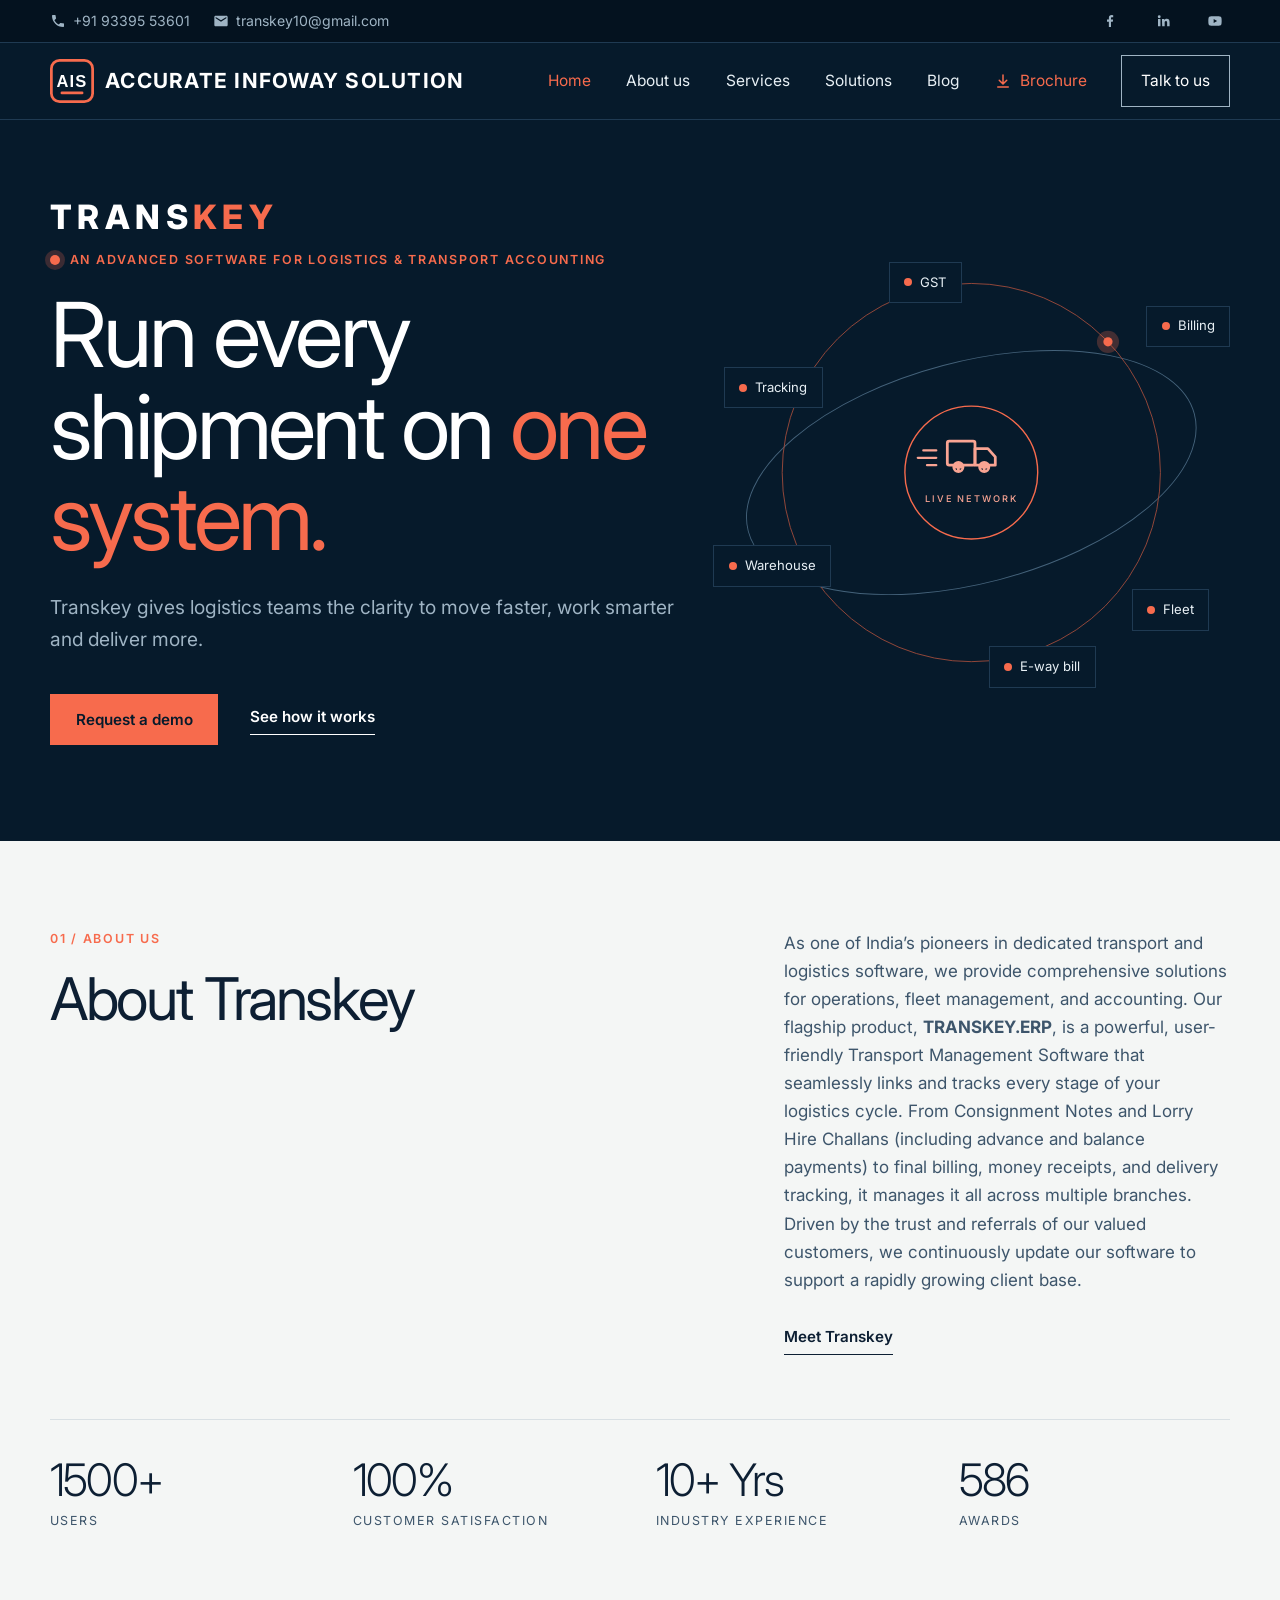
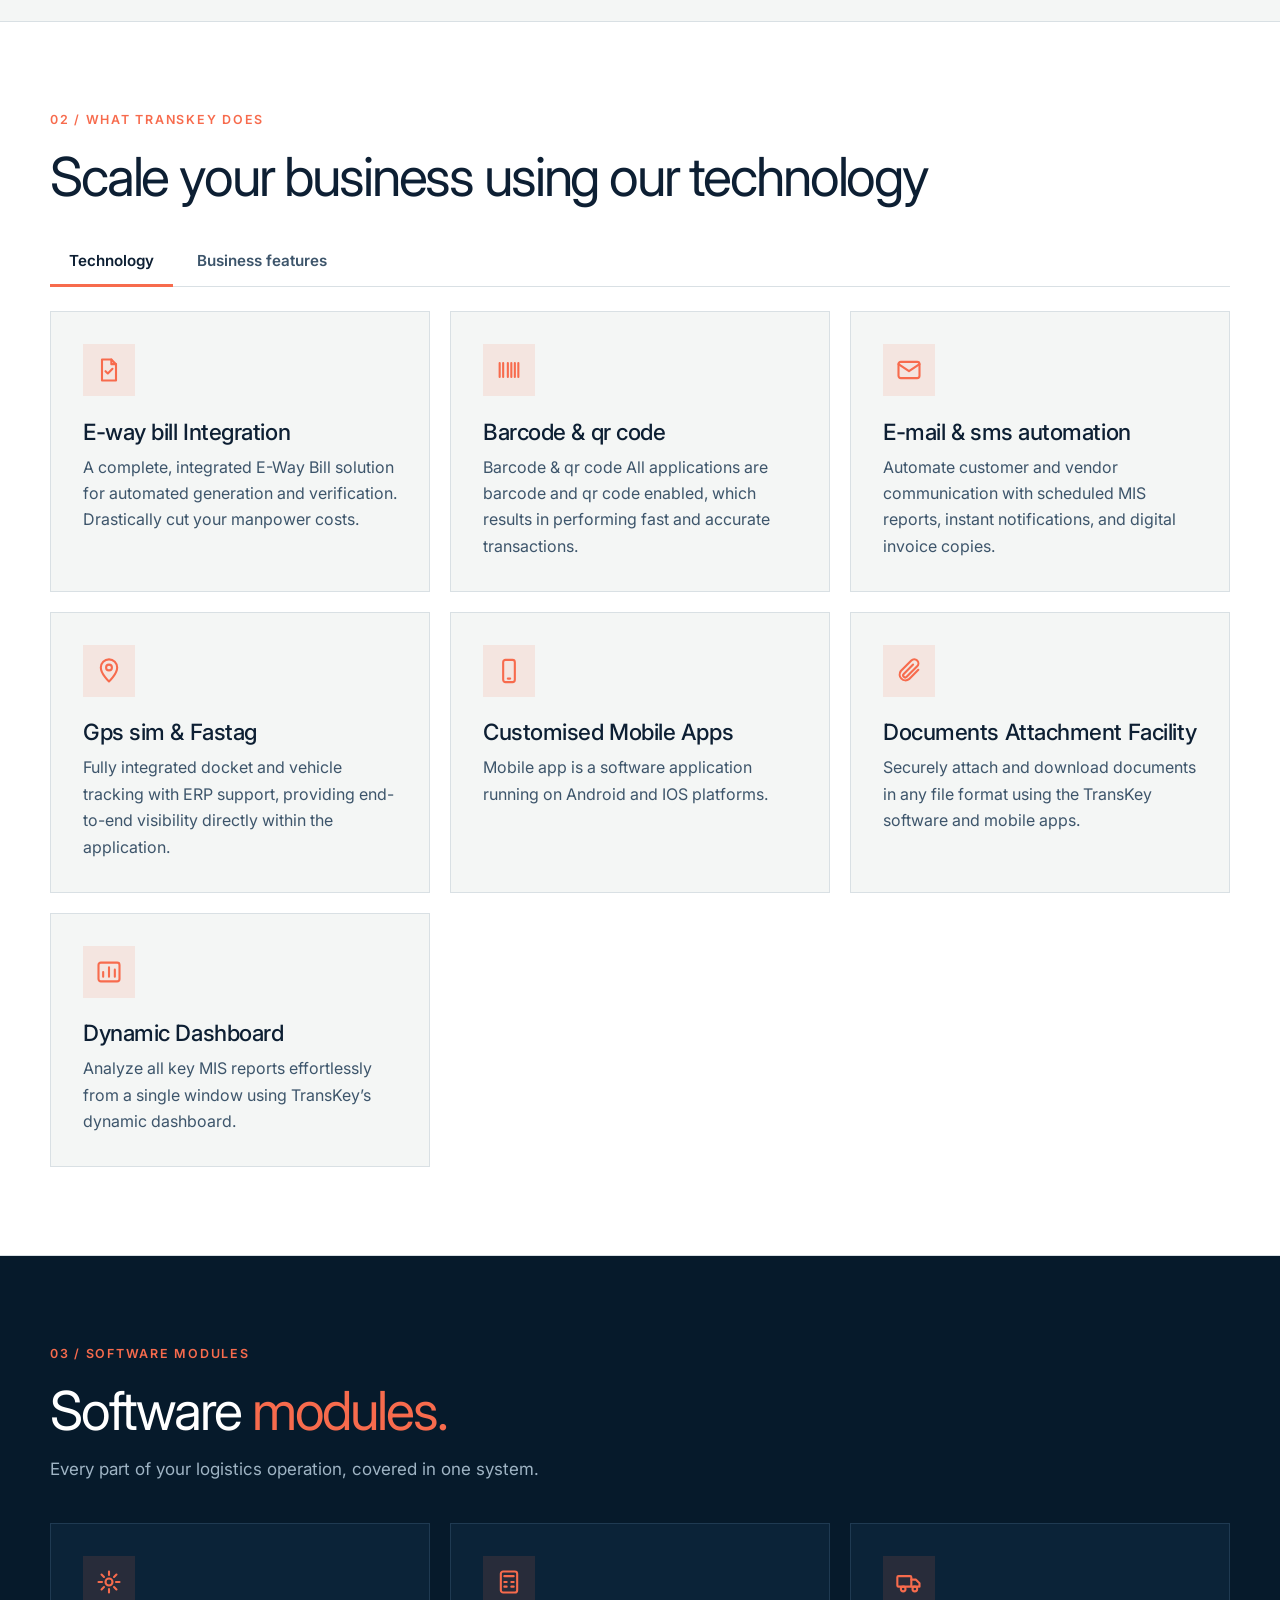
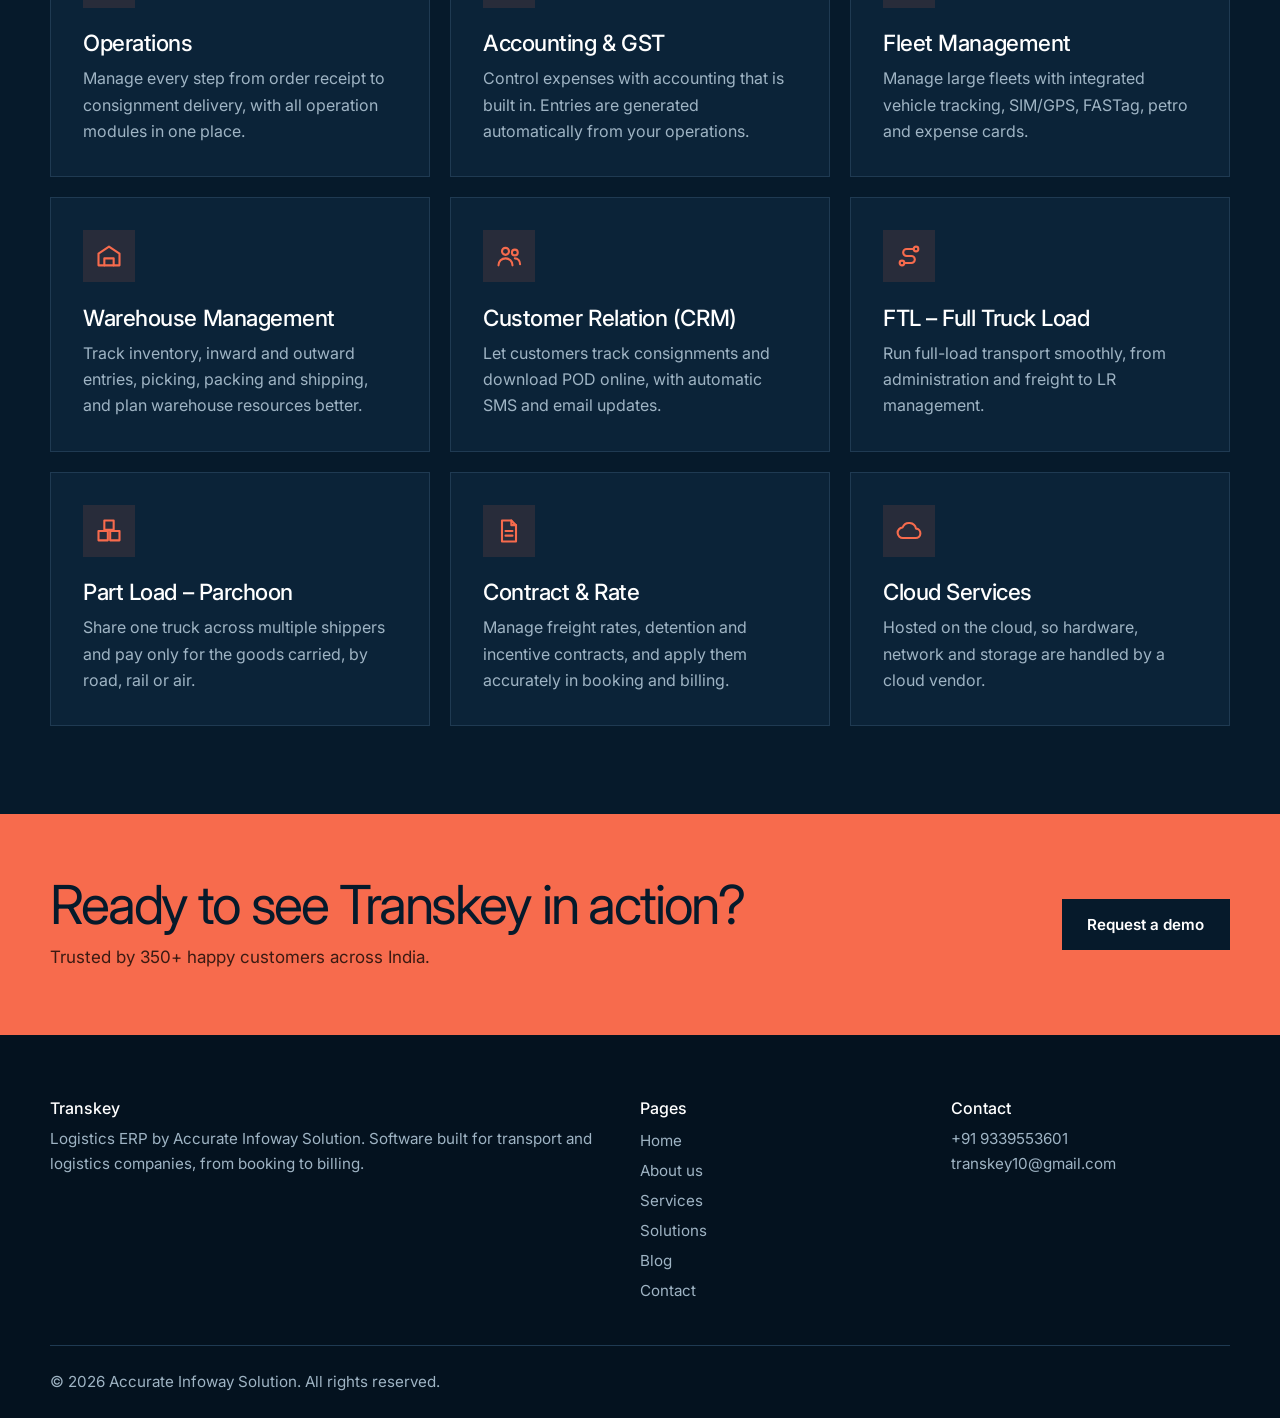
==== index.html @ 6076c3dc "google maps location add" ====
<!DOCTYPE html>
<html lang="en">
<head>
<meta charset="utf-8">
<meta name="viewport" content="width=device-width, initial-scale=1">
<title>Transkey | ERP for Logistics by Accurate Infoway Solution</title>
<meta name="description" content="Transkey is a logistics ERP by Accurate Infoway Solution.">
<link rel="preconnect" href="https://fonts.googleapis.com">
<link rel="preconnect" href="https://fonts.gstatic.com" crossorigin>
<link href="https://fonts.googleapis.com/css2?family=Inter:wght@300;400;500;600;700&display=swap" rel="stylesheet">
<link rel="stylesheet" href="style.css">
</head>
<body>

<!-- Icon sprite: used by cards as <svg class="ico"><use href="#i-name"/></svg> -->
<svg width="0" height="0" style="position:absolute" aria-hidden="true">
<symbol id="i-download" viewBox="0 0 24 24"><path d="M12 4v11M7 11l5 5 5-5M5 20h14"/></symbol>
<symbol id="i-doc" viewBox="0 0 24 24"><path d="M6 3h8l4 4v14H6z"/><path d="M14 3v4h4M9 13l2 2 4-4"/></symbol>
<symbol id="i-barcode" viewBox="0 0 24 24"><path d="M4 6v12M7 6v12M11 6v12M14 6v12M17 6v12M20 6v12"/></symbol>
<symbol id="i-mail" viewBox="0 0 24 24"><rect x="3" y="5" width="18" height="14" rx="2"/><path d="M3 7l9 6 9-6"/></symbol>
<symbol id="i-pin" viewBox="0 0 24 24"><path d="M12 21s7-6.5 7-12a7 7 0 0 0-14 0c0 5.500 7 12 7 12z"/><circle cx="12" cy="9" r="2.500"/></symbol>
<symbol id="i-mobile" viewBox="0 0 24 24"><rect x="7" y="2.500" width="10" height="19" rx="2"/><path d="M11 18.500h2"/></symbol>
<symbol id="i-clip" viewBox="0 0 24 24"><path d="M20 11l-8 8a5 5 0 0 1-7-7l9-9a3.300 3.300 0 0 1 5 5l-9 9a1.700 1.700 0 0 1-2.500-2.500l8-8"/></symbol>
<symbol id="i-dash" viewBox="0 0 24 24"><rect x="3" y="4" width="18" height="16" rx="2"/><path d="M7 16v-4M12 16V8M17 16v-6"/></symbol>
<symbol id="i-gear" viewBox="0 0 24 24"><circle cx="12" cy="12" r="3"/><path d="M12 3v3M12 18v3M3 12h3M18 12h3M5.600 5.600l2.100 2.100M16.300 16.300l2.100 2.100M18.400 5.600l-2.100 2.100M7.700 16.300l-2.100 2.100"/></symbol>
<symbol id="i-calc" viewBox="0 0 24 24"><rect x="5" y="3" width="14" height="18" rx="2"/><path d="M8 7h8M8 12h2M14 12h2M8 16h2M14 16h2"/></symbol>
<symbol id="i-truck" viewBox="0 0 24 24"><rect x="2" y="7" width="12" height="9" rx="1"/><path d="M14 10h4l3 3v3h-7"/><circle cx="7" cy="18" r="2"/><circle cx="17" cy="18" r="2"/></symbol>
<symbol id="i-warehouse" viewBox="0 0 24 24"><path d="M3 10l9-6 9 6v10H3z"/><path d="M8 20v-6h8v6"/></symbol>
<symbol id="i-users" viewBox="0 0 24 24"><circle cx="9" cy="8" r="3"/><path d="M3 20c0-3.500 2.700-6 6-6s6 2.500 6 6"/><circle cx="17" cy="9" r="2.500"/><path d="M17 14c2.500 0 4.500 2 4.500 5"/></symbol>
<symbol id="i-route" viewBox="0 0 24 24"><circle cx="6" cy="18" r="2"/><circle cx="18" cy="6" r="2"/><path d="M8 18h6a3 3 0 0 0 0-6h-4a3 3 0 0 1 0-6h6"/></symbol>
<symbol id="i-boxes" viewBox="0 0 24 24"><rect x="3" y="12" width="8" height="8"/><rect x="13" y="12" width="8" height="8"/><rect x="8" y="3" width="8" height="8"/></symbol>
<symbol id="i-contract" viewBox="0 0 24 24"><path d="M6 3h8l4 4v14H6z"/><path d="M14 3v4h4M9 12h6M9 16h6"/></symbol>
<symbol id="i-cloud" viewBox="0 0 24 24"><path d="M7 18a4.500 4.500 0 0 1-.5-9A6 6 0 0 1 18 10a4 4 0 0 1-.5 8z"/></symbol>
<symbol id="i-building" viewBox="0 0 24 24"><rect x="5" y="3" width="14" height="18" rx="1"/><path d="M9 7h2M13 7h2M9 11h2M13 11h2M10 21v-4h4v4"/></symbol>
<symbol id="i-book" viewBox="0 0 24 24"><path d="M5 4h11a3 3 0 0 1 3 3v13H8a3 3 0 0 1-3-3z"/><path d="M5 17a3 3 0 0 1 3-3h11"/></symbol>
<symbol id="i-percent" viewBox="0 0 24 24"><path d="M19 5L5 19"/><circle cx="7" cy="7" r="2.500"/><circle cx="17" cy="17" r="2.500"/></symbol>
<symbol id="i-cal" viewBox="0 0 24 24"><rect x="3" y="5" width="18" height="16" rx="2"/><path d="M3 10h18M8 3v4M16 3v4"/></symbol>
<symbol id="i-chart" viewBox="0 0 24 24"><path d="M4 20V4M4 20h16"/><path d="M8 16l4-5 3 3 5-7"/></symbol>
<symbol id="i-sliders" viewBox="0 0 24 24"><path d="M4 7h10M18 7h2M4 17h2M10 17h10"/><circle cx="16" cy="7" r="2"/><circle cx="8" cy="17" r="2"/></symbol>
<symbol id="i-headset" viewBox="0 0 24 24"><path d="M5 14v-2a7 7 0 0 1 14 0v2"/><rect x="3" y="14" width="4" height="6" rx="1.500"/><rect x="17" y="14" width="4" height="6" rx="1.500"/></symbol>
<symbol id="i-target" viewBox="0 0 24 24"><circle cx="12" cy="12" r="9"/><circle cx="12" cy="12" r="5"/><circle cx="12" cy="12" r="1"/></symbol>
<symbol id="i-eye" viewBox="0 0 24 24"><path d="M2 12s4-7 10-7 10 7 10 7-4 7-10 7S2 12 2 12z"/><circle cx="12" cy="12" r="3"/></symbol>
<symbol id="i-shield" viewBox="0 0 24 24"><path d="M12 3l8 3v6c0 5-3.500 8-8 9-4.500-1-8-4-8-9V6z"/><path d="M9 12l2 2 4-4"/></symbol>
</svg>

<!-- Top contact bar -->
<div class="topbar">
  <div class="wrap">
    <div class="contact">
      <a href="tel:+919339553601"><svg viewBox="0 0 24 24" aria-hidden="true"><path d="M6.62 10.79c1.44 2.83 3.76 5.14 6.59 6.59l2.2-2.2c.27-.27.67-.36 1.02-.24 1.12.37 2.33.57 3.57.57.55 0 1 .45 1 1V20c0 .55-.45 1-1 1-9.39 0-17-7.61-17-17 0-.55.45-1 1-1h3.5c.55 0 1 .45 1 1 0 1.25.2 2.45.57 3.57.11.35.03.74-.25 1.02l-2.2 2.2z"/></svg>+91 93395 53601</a>
      <a href="mailto:transkey10@gmail.com"><svg viewBox="0 0 24 24" aria-hidden="true"><path d="M20 4H4c-1.1 0-2 .9-2 2v12c0 1.1.9 2 2 2h16c1.1 0 2-.9 2-2V6c0-1.1-.9-2-2-2zm0 4l-8 5-8-5V6l8 5 8-5v2z"/></svg>transkey10@gmail.com</a>
    </div>
    <div class="social">
      <!-- Replace each href="#" with your real profile URL -->
      <a href="https://www.facebook.com/accurateinfowaysolution/" target="_blank" rel="noopener" aria-label="Facebook"><svg viewBox="0 0 24 24"><path d="M13.5 21v-8h2.7l.4-3.2h-3.1V7.8c0-.9.3-1.5 1.6-1.5h1.7V3.4A22 22 0 0 0 14.4 3c-2.4 0-4.1 1.5-4.1 4.2v2.6H7.5V13h2.8v8z"/></svg></a>
      <a href="#" target="_blank" rel="noopener" aria-label="LinkedIn"><svg viewBox="0 0 24 24"><path d="M4.5 9h3.7v11H4.5zM6.35 3.5a2.15 2.15 0 1 1 0 4.3 2.15 2.15 0 0 1 0-4.3zM10.4 9h3.5v1.5h.1c.5-.9 1.7-1.8 3.5-1.8 3.7 0 4.4 2.4 4.4 5.6V20h-3.7v-5.1c0-1.2 0-2.8-1.7-2.8s-2 1.3-2 2.7V20h-3.7z"/></svg></a>
      <a href="https://www.youtube.com/@anadvancetransportmanageme5018" target="_blank" rel="noopener" aria-label="YouTube"><svg viewBox="0 0 24 24"><path d="M21.600 7.200a2.500 2.500 0 0 0-1.800-1.800C18.200 5 12 5 12 5s-6.200 0-7.800.4A2.500 2.500 0 0 0 2.400 7.200C2 8.800 2 12 2 12s0 3.200.4 4.800a2.500 2.500 0 0 0 1.800 1.800C5.800 19 12 19 12 19s6.200 0 7.800-.4a2.500 2.500 0 0 0 1.800-1.800c.4-1.600.4-4.800.4-4.800s0-3.200-.4-4.800zM10 15V9l5.200 3z"/></svg></a>
    </div>
  </div>
</div>

<header>
  <div class="wrap bar">
    <a class="logo" href="#home" aria-label="Transkey home"><svg class="logo-mark" viewBox="0 0 48 48" aria-hidden="true"><rect x="1.5" y="1.5" width="45" height="45" rx="9" fill="none" stroke="#f76b4d" stroke-width="3"/><text x="24" y="30" text-anchor="middle" font-family="Arial Black, Arial, sans-serif" font-weight="900" font-size="18" fill="#fff">AIS</text><path d="M13 37h22" stroke="#f76b4d" stroke-width="3" stroke-linecap="round"/></svg><span>Accurate Infoway Solution</span></a>
    <button class="menu-btn" id="menuBtn" aria-expanded="false" aria-controls="nav" aria-label="Menu"><span class="bars"><i></i><i></i><i></i></span></button>
    <nav id="nav" aria-label="Main">
      <ul>
        <li><a href="#home" data-link="home">Home</a></li>
        <li><a href="#about" data-link="about">About us</a></li>
        <li><a href="#services" data-link="services">Services</a></li>
        <li><a href="#solutions" data-link="solutions">Solutions</a></li>
        <li><a href="#blog" data-link="blog">Blog</a></li>
        <li><a class="brochure" href="transkey-brochure.pdf" download><svg class="ico-s" aria-hidden="true"><use href="#i-download"/></svg>Brochure</a></li>
        <li><a class="talk" href="#contact" data-link="contact">Talk to us</a></li>
      </ul>
    </nav>
  </div>
</header>

<main>

<!-- HOME -->
<div class="page" id="home">
  <section class="hero">
    <div class="wrap">
      <div>
        <div class="hero-brand">TRANS<span>KEY</span></div>
        <div class="eyebrow dot">An Advanced Software for Logistics & Transport Accounting</div>
        <h1>Run every shipment on <em>one system.</em></h1>
        <p>Transkey gives logistics teams the clarity to move faster, work smarter and deliver more.</p>
        <div class="actions">
          <a class="btn" href="#contact">Request a demo</a>
          <a class="link" href="#services">See how it works</a>
        </div>
      </div>
      <div class="orbit" aria-hidden="true">
        <svg viewBox="0 0 560 476" aria-hidden="true">
          <ellipse class="ring" cx="280" cy="238" rx="250" ry="120" transform="rotate(-24 280 238)">
            <animateTransform attributeName="transform" type="rotate" from="-24 280 238" to="336 280 238" dur="70s" repeatCount="indefinite"/>
          </ellipse>
          <circle class="ring warm" cx="280" cy="238" r="205"/>
          <g>
            <animateMotion dur="14s" repeatCount="indefinite" path="M280 33a205 205 0 1 1 -0.01 0z"/>
            <circle r="12" fill="#f76b4d" opacity=".25"/><circle r="5" fill="#f76b4d"/>
          </g>
          <circle class="core" cx="280" cy="238" r="72"/>
          <g transform="translate(280 218)">
            <g class="truck-body">
              <g class="speed"><path d="M-52 -4h14M-58 4h20M-48 12h10"/></g>
              <g class="truck-line"><rect x="-26" y="-14" width="30" height="26" rx="2"/><path d="M4 -6h14l8 9v9H4z"/></g>
              <g class="wheel"><circle cx="-14" cy="14" r="5"/><path d="M-14 10v8M-18 14h8"/></g>
              <g class="wheel"><circle cx="14" cy="14" r="5"/><path d="M14 10v8M10 14h8"/></g>
            </g>
          </g>
          <text x="280" y="270" text-anchor="middle">LIVE NETWORK</text>
        </svg>
        <span class="chip a">Tracking</span><span class="chip b">Billing</span><span class="chip c">Fleet</span>
        <span class="chip d">Warehouse</span><span class="chip e">GST</span><span class="chip f">E-way bill</span>
      </div>
    </div>
  </section>

  <section class="section">
    <div class="wrap">
      <div class="intro">
        <div>
          <div class="eyebrow">01 / About us</div>
          <h2>About Transkey</h2>
        </div>
        <div>
          <p>As one of India’s pioneers in dedicated transport and logistics software, we provide comprehensive solutions for operations, fleet management, and accounting. Our flagship product, <b>TRANSKEY.ERP</b>, is a powerful, user-friendly Transport Management Software that seamlessly links and tracks every stage of your logistics cycle. From Consignment Notes and Lorry Hire Challans (including advance and balance payments) to final billing, money receipts, and delivery tracking, it manages it all across multiple branches. Driven by the trust and referrals of our valued customers, we continuously update our software to support a rapidly growing client base.</p><br>
          <a class="link" href="#about">Meet Transkey</a>
        </div>
      </div>
      <div class="stats">
        <div><strong>1500+</strong><span>Users</span></div>
        <div><strong>100%</strong><span>Customer Satisfaction</span></div>
        <div><strong>10+ Yrs</strong><span>Industry Experience</span></div>
        <div><strong>586</strong><span>Awards</span></div>
      </div>
    </div>
  </section>

  <section class="section white">
    <div class="wrap">
      <div class="eyebrow">02 / What Transkey does</div>
      <h2>Scale your business using our technology</h2>
      <div class="tabs" id="homeTabs" role="tablist" aria-label="Feature categories">
        <button type="button" class="tab" role="tab" data-t="tech" aria-selected="true">Technology</button>
        <button type="button" class="tab" role="tab" data-t="biz" aria-selected="false">Business features</button>
      </div>
      <div class="grid g3" id="techGrid" style="margin-top:0">
        <article class="item"><svg class="ico" aria-hidden="true"><use href="#i-doc"/></svg><h3>E-way bill Integration</h3><p>A complete, integrated E-Way Bill solution for automated generation and verification. Drastically cut your manpower costs.</p></article>
        <article class="item"><svg class="ico" aria-hidden="true"><use href="#i-barcode"/></svg><h3>Barcode & qr code</h3><p>Barcode & qr code
All applications are barcode and qr code enabled, which results in performing fast and accurate transactions.</p></article>
        <article class="item"><svg class="ico" aria-hidden="true"><use href="#i-mail"/></svg><h3>E-mail & sms automation</h3><p>Automate customer and vendor communication with scheduled MIS reports, instant notifications, and digital invoice copies.</p></article>
        <article class="item"><svg class="ico" aria-hidden="true"><use href="#i-pin"/></svg><h3>Gps sim & Fastag</h3><p>Fully integrated docket and vehicle tracking with ERP support, providing end-to-end visibility directly within the application.</p></article>
        <article class="item"><svg class="ico" aria-hidden="true"><use href="#i-mobile"/></svg><h3>Customised Mobile Apps</h3><p>Mobile app is a software application running on Android and IOS platforms.</p></article>
        <article class="item"><svg class="ico" aria-hidden="true"><use href="#i-clip"/></svg><h3>Documents Attachment Facility</h3><p>Securely attach and download documents in any file format using the TransKey software and mobile apps.</p></article>
        <article class="item"><svg class="ico" aria-hidden="true"><use href="#i-dash"/></svg><h3>Dynamic Dashboard</h3><p>Analyze all key MIS reports effortlessly from a single window using TransKey’s dynamic dashboard.</p></article>
      </div>
      <div class="grid g3" id="highlightGrid" style="margin-top:0" hidden></div>
      <p id="bizLink" style="margin-top:2rem" hidden>Select any card for full details. <a class="link" href="#solutions">See the full feature list</a></p>
    </div>
  </section>

    <section class="section dark">
    <div class="wrap">
      <div class="eyebrow">03 / Software modules</div>
      <h2>Software <em>modules.</em></h2>
      <p>Every part of your logistics operation, covered in one system.</p>
      <div class="grid g3">

        <article class="item">
          <svg class="ico" aria-hidden="true"><use href="#i-gear"/></svg>
          <h3>Operations</h3>
          <p>Manage every step from order receipt to consignment delivery, with all operation modules in one place.</p>
        </article>

        <article class="item">
          <svg class="ico" aria-hidden="true"><use href="#i-calc"/></svg>
          <h3>Accounting &amp; GST</h3>
          <p>Control expenses with accounting that is built in. Entries are generated automatically from your operations.</p>
        </article>

        <article class="item">
          <svg class="ico" aria-hidden="true"><use href="#i-truck"/></svg>
          <h3>Fleet Management</h3>
          <p>Manage large fleets with integrated vehicle tracking, SIM/GPS, FASTag, petro and expense cards.</p>
        </article>

        <article class="item">
          <svg class="ico" aria-hidden="true"><use href="#i-warehouse"/></svg>
          <h3>Warehouse Management</h3>
          <p>Track inventory, inward and outward entries, picking, packing and shipping, and plan warehouse resources better.</p>
        </article>

        <article class="item">
          <svg class="ico" aria-hidden="true"><use href="#i-users"/></svg>
          <h3>Customer Relation (CRM)</h3>
          <p>Let customers track consignments and download POD online, with automatic SMS and email updates.</p>
        </article>

        <article class="item">
          <svg class="ico" aria-hidden="true"><use href="#i-route"/></svg>
          <h3>FTL – Full Truck Load</h3>
          <p>Run full-load transport smoothly, from administration and freight to LR management.</p>
        </article>

        <article class="item">
          <svg class="ico" aria-hidden="true"><use href="#i-boxes"/></svg>
          <h3>Part Load – Parchoon</h3>
          <p>Share one truck across multiple shippers and pay only for the goods carried, by road, rail or air.</p>
        </article>

        <article class="item">
          <svg class="ico" aria-hidden="true"><use href="#i-contract"/></svg>
          <h3>Contract &amp; Rate</h3>
          <p>Manage freight rates, detention and incentive contracts, and apply them accurately in booking and billing.</p>
        </article>

        <article class="item">
          <svg class="ico" aria-hidden="true"><use href="#i-cloud"/></svg>
          <h3>Cloud Services</h3>
          <p>Hosted on the cloud, so hardware, network and storage are handled by a cloud vendor.</p>
        </article>

      </div>
    </div>
  </section>

</div>

<!-- ABOUT -->
<div class="page" id="about">
  <div class="page-head"><div class="wrap"><div class="eyebrow">About us</div><h1>Accurate by name. <em>Accurate by design.</em></h1><p>Accurate Infoway Solution<br>Complete ERP solution For Logistics & Transport Industry</p></div></div>
  <section class="section">
    <div class="wrap split">
      <div><h2>Who we are</h2><p>We are among the pioneers in India to develop and implement dedicated software for the transport and logistics industry. As trailblazers in this space, we were one of the first to launch an exclusive solution integrating operations and accounting management. Over the years, we have continuously upgraded our flagship software, 'Transkey,' expanding our customer base. This growth has been driven entirely by our clients' trust and their invaluable word-of-mouth referrals.</p><br>
        <h2>Our Story</h2>
<p>At Accurate Infoway Solution, we are passionate about technology and dedicated to delivering innovative software solutions that empower businesses and individuals alike. Founded in 2003, we have grown from a small startup into a thriving software company with a global presence.</p>


<h2>Our Team</h2>
<p>Behind every line of code and every pixel on the screen is a team of talented individuals who bring their expertise and creativity to every project. Our diverse and skilled team includes software engineers, designers, project managers, and quality assurance experts, all working together to turn ideas into reality.</p>

<h2>What Sets Us Apart</h2>
<p><strong>Quality:</strong> We take pride in delivering high-quality software that exceeds our clients’ expectations.</p>
<p><strong>Client-Centric Approach:</strong> Our clients are at the heart of everything we do. We listen, collaborate, and tailor our solutions to meet their unique needs.</p>
<p><strong>Innovation:</strong> We thrive on innovation and continuously explore new technologies and approaches to stay at the forefront of the industry.</p>
<p><strong>Ethical Practices:</strong> We adhere to the highest ethical standards in all our business practices, ensuring transparency and trust.</p>

<h2>Our Achievements</h2>
<p>Over the years, we’ve had the privilege of working with a diverse range of clients, from startups to Fortune 450+ companies.</p>
</div>
      <div class="img-ph"><img src="images/company-banner.svg" alt="Accurate Infoway Solution" style="width:100%;height:100%;"></div>
    </div>
    <div class="wrap grid g3">
      <article class="item"><svg class="ico" aria-hidden="true"><use href="#i-target"/></svg><h3>Mission</h3><p>Our mission is simple yet ambitious: to develop user friendly and powerful software that transforms the way people work. We are committed to harnessing the power of technology to drive positive change in the world.</p></article>
      <article class="item"><svg class="ico" aria-hidden="true"><use href="#i-eye"/></svg><h3>Vision</h3><p>Our vision is to be the leading software company in the transport and logistics industry, recognized for our innovative solutions and exceptional customer service.</p></article>
      <article class="item"><svg class="ico" aria-hidden="true"><use href="#i-shield"/></svg><h3>Values</h3><p>Our core values include integrity, innovation, customer focus, and excellence in everything we do.</p></article>
    </div>
  </section>

  <section class="section white">
    <div class="wrap founder">
      <img src="images/founder.jpg" alt="Mr. Ravi Kr Singh, Founder and CEO">
      <div>
        <div class="eyebrow">Founder / CEO</div>
        <h2>Mr. Ravi Kr Singh</h2>
        <p>Mr. Ravi Kr Singh is a dynamic entrepreneur whose visionary leadership has taken the company to the next level. He has dedicated most of his business life to software for the transport industry, and the result is TRANSKEY: an easy to use, attractive, highly functional and fully integrated product.</p><br>
        <p>Thanks to our good support and service since 2003, we now have a Pan-India presence, serving small, medium and large transport companies.</p>
      </div>
    </div>
  </section>
</div>

<!-- SERVICES -->
<!-- SERVICES -->
<div class="page" id="services">
  <div class="page-head"><div class="wrap">
    <div class="eyebrow">Services</div>
    <h1>What we're <em>offering.</em></h1>
    <p>Software, web, cloud and outsourcing services for logistics businesses.</p>
  </div></div>
  <section class="section">
    <div class="wrap grid g3" style="margin-top:0">

      <article class="item">
        <img class="icon" src="images/icons/software.svg" alt="" width="56" height="56">
        <h3>Customized Software Development</h3>
        <p>Development of business application software is the core activity at ACCURATE INFOWAY. It offers custom application development and also specialized in building up ready to use various ERP software.</p>
      </article>

      <article class="item">
        <img class="icon" src="images/icons/website.svg" alt="" width="56" height="56">
        <h3>Website Design &amp; Development</h3>
        <p>The professionals team at ACCURATE INFOWAY assets business to have an effective web presence and at the same time provide a complete portal development solution right from conceiving to SEO &amp; marketing.</p>
      </article>

      <article class="item">
        <img class="icon" src="images/icons/logistics.svg" alt="" width="56" height="56">
        <h3>Logistics Management ERP</h3>
        <p>For any logistics company, operational activities are the most crucial activities. Transkey software seamlessly makes it easy to work. Have access to complete operation modules from receipt of orders from client till delivery of consignment.</p>
      </article>

      <article class="item">
        <img class="icon" src="images/icons/outsourcing.svg" alt="" width="56" height="56">
        <h3>Outsourcing Service</h3>
        <p>Offshore programming, QA testing, migration projects, customer support are some of the outsourcing services rendered by ACCURATE INFOWAY. Its ultimate Offshore development and staff finger provide cost and quality benefits.</p>
      </article>

      <article class="item">
        <img class="icon" src="images/icons/virtualization.svg" alt="" width="56" height="56">
        <h3>Application Virtualization &amp; Remote Desktop Solution</h3>
        <p>Any ERP or application can be integrated using the system server-based computing and advance network architecture where applications are deployed, managed, supported and executed 100%.</p>
      </article>

      <article class="item">
        <img class="icon" src="images/icons/cloud.svg" alt="" width="56" height="56">
        <h3>Cloud Services</h3>
        <p>Cloud services are a subset of hosted services specifically hosted on the cloud. This means the hardware, network, storage, and composite solutions are from a cloud vendor.</p>
      </article>

    </div>
  </section>
</div>

<!-- SOLUTIONS -->
<!-- SOLUTIONS -->
<div class="page" id="solutions">
  <div class="page-head"><div class="wrap">
    <div class="eyebrow">Solutions</div>
    <h1>Software built for <em>logistics.</em></h1>
    <p>Our ERP, fleet and accounting products for transport and logistics companies.</p>
  </div></div>

  <section class="section">
    <div class="wrap grid g3 sol-grid" style="margin-top:0">

      <article class="item">
        <img class="sol-img" src="images/icons/transkey-erp.svg" alt="Transkey ERP">
        <div class="sol-body">
          <h3>Transkey ERP</h3>
          <p>We are among the pioneers in India to develop and implement software for Transport &amp; Logistics Companies. We are among the first ones to develop software that is exclusively for Transport &amp; Logistics Companies to manage Operations and accounting.</p>
        </div>
      </article>

      <article class="item">
        <img class="sol-img" src="images/icons/fleet-management.svg" alt="Fleet Management Software">
        <div class="sol-body">
          <h3>Fleet Management Software</h3>
          <p>The Transkey fleet software is one of the best fleet management systems in India to manage and maintain a large number of fleets. The system is integrated with third party vehicle tracking/SIM/GPS system, FASTag, petro and expense cards.</p>
        </div>
      </article>

      <article class="item">
        <img class="sol-img" src="images/icons/accurate-erp.svg" alt="Accurate ERP">
        <div class="sol-body">
          <h3>Accurate ERP</h3>
          <p>Accurate ERP is an ultimate accounting business software, which records and tracks the link between all your transactions from purchase bills, sales bills and payments as per suppliers and debtors with complete final accounting.</p>
        </div>
      </article>

    </div>
  </section>

  <section class="section white" id="fullList">
    <div class="wrap">
      <div class="eyebrow">Full feature list</div>
      <h2>Everything Transkey can do</h2>
      <p>Choose a category and open any group to see its features.</p>
      <p style="margin-top:1.5rem"><a class="btn" href="transkey-brochure.pdf" download>Download brochure (PDF)</a></p>
      <div class="tabs" role="tablist" id="tabList" aria-label="Feature categories"></div>
      <div id="tabPanel" role="tabpanel"></div>
    </div>
  </section>
</div>

<!-- BLOG -->
<div class="page" id="blog">
  <div class="page-head"><div class="wrap"><div class="eyebrow">Blog</div><h1>Insights for <em>logistics.</em></h1><p>Ideas, updates and stories from the Transkey team.</p></div></div>
  <section class="section">
    <div class="wrap grid g2" style="margin-top:0">
      <a class="item post-card" href="#post-1">
        <img src="images/blog/post-1.svg" alt="">
        <div class="body"><small>November 11, 2023 &middot; admin</small><h3>Revolutionizing the Road: How Transport Software Is Reshaping Logistics</h3><p>How transport software is streamlining operations, improving customer experience and preparing logistics companies for the future.</p><span class="more">Read more &rarr;</span></div>
      </a>
      <a class="item post-card" href="#post-2">
        <img src="images/blog/post-2.svg" alt="">
        <div class="body"><small>September 7, 2023 &middot; admin</small><h3>Thinking Out of the Box: Modern Freight Truck Management ERP Stereotypes</h3><p>How Transkey grew from a pioneering transport software into a trusted ERP, built on customer trust and referrals.</p><span class="more">Read more &rarr;</span></div>
      </a>
    </div>
  </section>
</div>

<!-- BLOG POSTS -->
<div class="page" id="post-1" data-parent="blog">
  <div class="page-head"><div class="wrap"><div class="eyebrow">Blog</div><h1 class="post-title">Revolutionizing the Road: How Transport Software Is Reshaping Logistics</h1><p>November 11, 2023 &middot; admin</p></div></div>
  <section class="section">
    <div class="wrap article">
      <img class="post-cover" src="images/blog/post-1.svg" alt="">
      <div class="prose">
        <p>In logistics, staying ahead takes more than moving goods efficiently. The real edge now comes from technology, and transport software has become one of the biggest game-changers in the industry.</p>
        <h2>1. Streamlining operations</h2>
        <p>Good transport software brings route planning, vehicle tracking and inventory management into one system. Teams can see what is moving, where, and at what cost, so they can cut empty runs, avoid delays and bring down day-to-day operating expenses.</p>
        <h2>2. A better customer experience</h2>
        <p>Customers want to know where their consignment is. Real-time tracking, automatic SMS and email updates and quick access to documents such as POD keep them informed without a phone call. Satisfied customers stay, and they refer others.</p>
        <h2>3. Supporting sustainability</h2>
        <p>Better route planning, less idle time and fewer unnecessary trips mean lower fuel consumption. Beyond saving money, this helps logistics companies reduce their environmental footprint.</p>
        <h2>4. Staying compliant</h2>
        <p>Rules and documentation requirements keep changing, from e-way bills and GST to driver and vehicle records. Software that keeps accurate records, attaches documents to each consignment and generates statutory documents automatically makes compliance far easier.</p>
        <h2>5. The future of transport software</h2>
        <p>Artificial intelligence, machine learning and the Internet of Things are already finding their way into transport software, from smarter route suggestions to sensor-based vehicle monitoring. Companies that adopt these advances early will have a clear advantage.</p>
        <h2>Conclusion</h2>
        <p>As the industry evolves, transport software is no longer optional. From daily operations to customer service, sustainability and compliance, the right system helps a logistics business work smarter and grow with confidence.</p>
      </div>
      <p style="margin-top:2rem"><a class="link" href="#blog">&larr; Back to blog</a></p>
    </div>
  </section>
</div>

<div class="page" id="post-2" data-parent="blog">
  <div class="page-head"><div class="wrap"><div class="eyebrow">Blog</div><h1 class="post-title">Thinking Out of the Box: Modern Freight Truck Management ERP Stereotypes</h1><p>September 7, 2023 &middot; admin</p></div></div>
  <section class="section">
    <div class="wrap article">
      <img class="post-cover" src="images/blog/post-2.svg" alt="">
      <div class="prose">
        <p>We are among the pioneers in India to develop and implement software for transport and logistics companies. We were also among the first to build software exclusively for this industry, covering both operations and accounting.</p>
        <p>Over the years we kept updating Transkey and kept growing our customer base. That growth was possible because our existing customers had faith in us and referred us to the people they know.</p>
        <p>That trust still guides how we work: listening to transport companies, understanding how they really operate, and building software that fits their business.</p>
      </div>
      <p style="margin-top:2rem"><a class="link" href="#blog">&larr; Back to blog</a></p>
    </div>
  </section>
</div>

<!-- CONTACT -->
<div class="page" id="contact">
  <div class="page-head"><div class="wrap"><div class="eyebrow">Contact</div><h1>Talk to <em>us.</em></h1><p>Tell us about your operations and we will arrange a Transkey demo.</p></div></div>
  <section class="section">
    <div class="wrap split" style="align-items:start">
      <div class="contact-info">
  <h2>Accurate Infoway Solution</h2>

  <p class="ci">
    <a href="https://maps.app.goo.gl/v3zgyM8ZekLf5d53A" target="_blank" rel="noopener noreferrer"><svg viewBox="0 0 24 24" aria-hidden="true"><path d="M12 2C8.13 2 5 5.13 5 9c0 5.25 7 13 7 13s7-7.75 7-13c0-3.87-3.13-7-7-7zm0 9.5a2.5 2.5 0 0 1 0-5 2.5 2.5 0 0 1 0 5z"/></svg></a>
    <span>17/1 Laxmi Narayan, Mukherjee Road, 2nd Floor, Room No. 6, 700006, Kolkata, West Bengal, India.</span>
  </p>

  <p class="ci">
    <svg viewBox="0 0 24 24" aria-hidden="true"><path d="M6.62 10.79c1.44 2.83 3.76 5.14 6.59 6.59l2.2-2.2c.27-.27.67-.36 1.02-.24 1.12.37 2.33.57 3.57.57.55 0 1 .45 1 1V20c0 .55-.45 1-1 1-9.39 0-17-7.61-17-17 0-.55.45-1 1-1h3.5c.55 0 1 .45 1 1 0 1.25.2 2.45.57 3.57.11.35.03.74-.25 1.02l-2.2 2.2z"/></svg>
    <a href="tel:+919339553601">+91 9339553601</a>
  </p>

  <p class="ci">
    <svg viewBox="0 0 24 24" aria-hidden="true"><path d="M20 4H4c-1.1 0-2 .9-2 2v12c0 1.1.9 2 2 2h16c1.1 0 2-.9 2-2V6c0-1.1-.9-2-2-2zm0 4l-8 5-8-5V6l8 5 8-5v2z"/></svg>
    <a href="mailto:transkey10@gmail.com">transkey10@gmail.com</a>
  </p>
</div>
      <form id="contactForm" novalidate>
        <div class="row">
          <div class="field"><label for="name">Your name</label><input id="name" name="name" autocomplete="name" required><span class="err">Enter your name.</span></div>
          <div class="field"><label for="company">Company name</label><input id="company" name="company" autocomplete="organization" required><span class="err">Enter your company name.</span></div>
        </div>
        <div class="row">
          <div class="field"><label for="mobile">Mobile number</label><input id="mobile" name="mobile" type="tel" inputmode="tel" autocomplete="tel" placeholder="10-digit number" required><span class="err">Enter a valid 10-digit mobile number.</span></div>
          <div class="field"><label for="email">Email</label><input id="email" name="email" type="email" autocomplete="email" required><span class="err">Enter a valid email address.</span></div>
        </div>
        <div class="field"><label for="message">Message</label><textarea id="message" name="message"></textarea></div>
        <input type="checkbox" name="botcheck" class="hp" tabindex="-1" autocomplete="off" aria-hidden="true">
<button class="btn" type="submit">Send enquiry</button>
<div class="ok fail" id="fail" role="alert"></div>
<div class="ok" id="ok" role="status">Thank you. We have received your enquiry and will call you soon.</div>
      </form>
    </div>
  </section>
</div>

</main>

<section class="cta" id="cta">
  <div class="wrap">
    <div><h2>Ready to see Transkey in action?</h2><p>Trusted by 350+ happy customers across India.</p></div>
    <a class="btn" href="#contact">Request a demo</a>
  </div>
</section>

<footer>
  <div class="wrap cols">
    <div><h3>Transkey</h3><p>Logistics ERP by Accurate Infoway Solution. Software built for transport and logistics companies, from booking to billing.</p></div>
    <div><h3>Pages</h3><a href="#home">Home</a><a href="#about">About us</a><a href="#services">Services</a><a href="#solutions">Solutions</a><a href="#blog">Blog</a><a href="#contact">Contact</a></div>
    <div><h3>Contact</h3><p>+91 9339553601</p><p>transkey10@gmail.com</p></div>
  </div>
  <div class="wrap copy">&copy; <span id="yr"></span> Accurate Infoway Solution. All rights reserved.</div>
</footer>

<dialog id="featureDialog" aria-labelledby="dlgTitle">
  <button class="dlg-close" id="dlgClose" aria-label="Close">&times;</button>
  <h3 id="dlgTitle"></h3>
  <ul id="dlgList"></ul>
</dialog>

<script src="script.js"></script>
</body>
</html>
---- style.css ----
/* ===== Transkey styles =====
   Colour tokens: change here to retheme the whole site */
:root{
  --navy:#061a2b; --navy-2:#0b2338; --navy-line:#1f3a52;
  --coral:#f76b4d; --coral-dark:#e2553a;
  --paper:#f4f6f5; --white:#fff;
  --ink:#0d1f33; --muted:#3d556b; --line:#d9e0e4;
  --on-dark:#e8f0f5; --on-dark-muted:#9fb4c4;
  --font:"Inter","Helvetica Neue",Arial,sans-serif;
}
*{box-sizing:border-box;margin:0}
html{scroll-behavior:smooth}
body{font:400 1.0625rem/1.65 var(--font);color:var(--ink);background:var(--paper)}
h1,h2,h3{font-weight:400;line-height:1.02;letter-spacing:-.04em}
h1{font-size:clamp(2.8rem,7vw,5.6rem)}
h2{font-size:clamp(2rem,4.2vw,3.4rem);margin-bottom:1rem}
h3{font-size:1.4rem;line-height:1.2;letter-spacing:-.02em;font-weight:500;margin-bottom:.5rem}
em{font-style:normal;color:var(--coral)}
p{max-width:62ch;color:var(--muted)}
a{color:inherit}
:focus-visible{outline:3px solid var(--coral);outline-offset:3px}
.wrap{width:min(1180px,100% - 3rem);margin-inline:auto}
.eyebrow{font-size:.78rem;font-weight:600;letter-spacing:.14em;text-transform:uppercase;color:var(--coral);margin-bottom:1.2rem;display:flex;align-items:center;gap:.6rem}
.eyebrow.dot::before{content:"";width:10px;height:10px;border-radius:50%;background:var(--coral);box-shadow:0 0 0 5px rgba(247,107,77,.22)}

/* ===== top contact bar ===== */
.topbar{background:#04121f;color:var(--on-dark-muted);font-size:.88rem;border-bottom:1px solid var(--navy-line)}
.topbar .wrap{display:flex;justify-content:space-between;align-items:center;gap:.4rem 1.5rem;flex-wrap:wrap;min-height:42px;padding-block:.3rem}
.topbar .contact,.topbar .social{display:flex;align-items:center;gap:.3rem 1.4rem;flex-wrap:wrap}
.topbar a{display:inline-flex;align-items:center;gap:.45rem;text-decoration:none}
.topbar a:hover{color:var(--white)}
.topbar svg{width:16px;height:16px;fill:currentColor;flex:none}
.topbar .social a{width:30px;height:30px;justify-content:center;border-radius:50%}
.topbar .social a:hover{background:var(--coral);color:var(--navy)}

/* ===== header / nav ===== */
header{position:sticky;top:0;z-index:30;background:var(--navy);border-bottom:1px solid var(--navy-line);color:var(--on-dark)}
.bar{display:flex;align-items:center;justify-content:space-between;height:76px}
.logo{display:flex;align-items:center;gap:.7rem;text-decoration:none;font-weight:700;font-size:1.3rem;letter-spacing:.06em;text-transform:uppercase;color:var(--white)}
.logo .mark{width:34px;height:34px;border:1.5px solid var(--coral);border-radius:50%;display:grid;place-items:center}
.logo .mark::after{content:"";width:11px;height:11px;border-radius:50%;background:var(--coral)}
.logo small{display:block;font-size:.58rem;letter-spacing:.3em;color:var(--coral);margin-top:-2px}
nav ul{display:flex;align-items:center;gap:.4rem;list-style:none;padding:0}
nav a{display:block;padding:.5rem .9rem;text-decoration:none;font-size:.97rem}
nav a:hover{color:var(--coral)}
nav a.active{color:var(--coral)}
nav a.talk{border:1px solid var(--on-dark-muted);padding:.75rem 1.2rem;margin-left:.8rem;color:var(--white)}
nav a.talk:hover,nav a.talk.active{border-color:var(--coral);color:var(--coral)}
.menu-btn{display:none;background:none;border:1px solid var(--navy-line);color:var(--white);padding:.5rem .9rem;font:inherit;cursor:pointer}

/* ===== buttons ===== */
.btn{display:inline-flex;align-items:center;gap:.7rem;padding:1rem 1.6rem;font:600 .95rem var(--font);text-decoration:none;border:0;background:var(--coral);color:var(--navy);cursor:pointer}
.btn:hover{background:var(--coral-dark)}
.link{display:inline-block;font-weight:600;font-size:.95rem;text-decoration:none;padding-bottom:.35rem;border-bottom:1px solid currentColor}
.link:hover{color:var(--coral)}

/* ===== pages ===== */
.page{display:none}
.page.show{display:block}
.section{padding:5.5rem 0}
.section.white{background:var(--white);border-block:1px solid var(--line)}
.section.dark{background:var(--navy);color:var(--on-dark)}
.section.dark p{color:var(--on-dark-muted)}
.page-head{background:var(--navy);color:var(--white);padding:5rem 0 4rem}
.page-head p{color:var(--on-dark-muted);font-size:1.15rem;margin-top:1.2rem}

/* ===== hero ===== */
.hero{background:var(--navy);color:var(--white);padding:5rem 0 6rem;overflow:hidden}
.hero .wrap{display:grid;grid-template-columns:1.1fr .9fr;gap:2rem;align-items:center}
.hero h1{margin-bottom:1.8rem}
.hero p{color:var(--on-dark-muted);font-size:1.2rem;margin-bottom:2.4rem}
.hero .actions{display:flex;gap:2rem;align-items:center;flex-wrap:wrap}
.hero .link{color:var(--white)}
.orbit{position:relative;aspect-ratio:1/.85;max-width:560px;margin-inline:auto;width:100%}
.orbit svg{position:absolute;inset:0;width:100%;height:100%}
.orbit .ring{fill:none;stroke:#44627a;stroke-width:1}
.orbit .ring.warm{stroke:#9c4a3b}
.orbit .spin{transform-origin:50% 50%;animation:spin 60s linear infinite}
.orbit .core{fill:none;stroke:var(--coral);stroke-width:1.5}
.orbit .truck{fill:none;stroke:#f9a493;stroke-width:3;stroke-linejoin:round}
.orbit text{font:500 10px var(--font);letter-spacing:.2em;fill:#f9a493}
.chip{position:absolute;display:flex;align-items:center;gap:.5rem;padding:.55rem .9rem;border:1px solid var(--navy-line);background:var(--navy);font-size:.82rem;color:var(--on-dark)}
.chip::before{content:"";width:8px;height:8px;border-radius:50%;background:var(--coral)}
.chip.a{left:2%;top:26%}.chip.b{right:0;top:12%}.chip.c{right:4%;bottom:14%}
@keyframes spin{to{transform:rotate(360deg)}}

/* ===== about intro + stats ===== */
.intro{display:grid;grid-template-columns:1.2fr .8fr;gap:4rem;align-items:start}
.intro h2{font-size:clamp(2.2rem,4.6vw,4rem)}
.stats{display:grid;grid-template-columns:repeat(4,1fr);gap:2rem;margin-top:4rem;padding-top:2.2rem;border-top:1px solid var(--line)}
.stats strong{display:block;font-size:2.8rem;font-weight:300;letter-spacing:-.04em;line-height:1.1}
.stats span{font-size:.78rem;letter-spacing:.12em;text-transform:uppercase;color:var(--muted)}

/* ===== cards and grids ===== */
.grid{display:grid;gap:1.25rem;margin-top:2.5rem}
.g3{grid-template-columns:repeat(3,1fr)}
.item{background:var(--white);border:1px solid var(--line);padding:2rem}
.section.white .item{background:var(--paper)}
.item .num{display:block;font-size:.78rem;font-weight:600;letter-spacing:.14em;color:var(--coral);margin-bottom:1.6rem}
.item p{font-size:1rem}
.item small{color:var(--coral);font-weight:600;letter-spacing:.06em}
.split{display:grid;grid-template-columns:1fr 1fr;gap:4rem;align-items:center}
.img-ph{aspect-ratio:16/10;background:repeating-linear-gradient(135deg,var(--paper) 0 14px,var(--line) 14px 15px);display:grid;place-items:center;color:var(--muted);font-size:.9rem;margin-bottom:1.2rem}
.split .img-ph{margin:0}

/* ===== CTA ===== */
.cta{background:var(--coral);color:var(--navy);padding:4rem 0}
.cta .wrap{display:flex;justify-content:space-between;align-items:center;gap:2rem;flex-wrap:wrap}
.cta h2{margin:0}
.cta p{color:#3b1a12;margin-top:.6rem}
.cta .btn{background:var(--navy);color:var(--white)}
.cta .btn:hover{background:#000}

/* ===== form ===== */
form{background:var(--white);border:1px solid var(--line);padding:2.2rem}
.field{margin-bottom:1.2rem}
label{display:block;font-weight:500;font-size:.92rem;margin-bottom:.35rem}
input,textarea{width:100%;padding:.85rem 1rem;font:inherit;color:var(--ink);background:var(--paper);border:1px solid var(--line);border-radius:0}
input:focus,textarea:focus{outline:2px solid var(--coral);outline-offset:0;border-color:var(--coral)}
textarea{min-height:130px;resize:vertical}
.err{display:none;color:#c0341c;font-size:.88rem;margin-top:.3rem}
.field.bad input{border-color:#c0341c}
.field.bad .err{display:block}
.row{display:grid;grid-template-columns:1fr 1fr;gap:1rem}
.ok{display:none;margin-top:1.2rem;padding:1rem;background:#e4f3ec;color:#0d4a33;font-weight:500}
.contact-info p{margin-bottom:.8rem}

/* ===== footer ===== */
footer{background:#04121f;color:var(--on-dark-muted);padding:4rem 0 1.5rem;font-size:.95rem}
footer .cols{display:grid;grid-template-columns:2fr 1fr 1fr;gap:2rem;padding-bottom:2.5rem;border-bottom:1px solid var(--navy-line)}
footer h3{color:var(--white);font-size:1rem;letter-spacing:0}
footer a{display:block;text-decoration:none;padding:.15rem 0}
footer a:hover{color:var(--coral)}
footer p{color:var(--on-dark-muted)}
.copy{padding-top:1.4rem}

/* ===== responsive ===== */
@media (max-width:900px){
  .hero .wrap,.intro,.split,.g3,footer .cols{grid-template-columns:1fr}
  .intro,.split{gap:2rem}
  .stats{grid-template-columns:1fr}
  .chip.a{left:0}
  .menu-btn{display:block}
  nav{display:none;position:absolute;top:76px;left:0;right:0;background:var(--navy);border-bottom:1px solid var(--navy-line);padding:.8rem 1.5rem 1.2rem}
  nav.open{display:block}
  nav ul{flex-direction:column;align-items:stretch}
  nav a.talk{margin:.6rem 0 0;text-align:center}
  .row{grid-template-columns:1fr}
  .section{padding:4rem 0}
}
@media (prefers-reduced-motion:reduce){.orbit .spin{animation:none}html{scroll-behavior:auto}}
.img-ph:has(img){background:none;aspect-ratio:auto;display:block}
.img-ph img{display:block;width:100%;height:auto}
.item .icon{display:block;width:56px;height:56px;margin-bottom:1.4rem}
/* Solutions cards */
.sol-grid .item{padding:0;overflow:hidden}
.sol-img{display:block;width:100%;height:auto;border-bottom:1px solid var(--line)}
.sol-body{padding:1.8rem}
/* Contact details with icons */
.contact-info h2{font-size:clamp(1.5rem,2.6vw,2.2rem)}
.ci{display:flex;align-items:flex-start;gap:.9rem;margin-bottom:1.1rem}
.ci svg{flex:none;width:22px;height:22px;margin-top:.2rem;fill:var(--coral)}
.ci a{text-decoration:none}
.ci a:hover{color:var(--coral)}

@media (min-width:901px){
  .contact-info h2{white-space:nowrap}
}
/* Software modules on dark background */
.section.dark h2{color:#fff}
.section.dark .item{background:var(--navy-2);border-color:var(--navy-line)}
.section.dark .item h3{color:#fff}
.section.dark .item p{color:var(--on-dark-muted)}
/* ===== Brochure button, highlights, tabs, accordions ===== */
.btn.ghost{background:transparent;color:var(--white);border:1px solid var(--on-dark-muted)}
.btn.ghost:hover{border-color:var(--coral);color:var(--coral);background:transparent}
button.hl{display:block;width:100%;text-align:left;font:inherit;color:inherit;cursor:pointer}
button.hl:hover{border-color:var(--coral)}
button.hl .more{display:inline-block;margin-top:1rem;font-size:.9rem;font-weight:600;color:var(--coral)}
dialog{border:0;padding:2rem;width:min(640px,100% - 2rem);max-height:85vh;background:var(--white);color:var(--ink);overflow:auto}
dialog::backdrop{background:rgba(6,26,43,.7)}
dialog h3{font-size:1.6rem;margin-bottom:1rem;padding-right:2.5rem}
dialog ul{padding-left:1.2rem;color:var(--muted)}
dialog li{margin-bottom:.6rem}
.dlg-close{position:absolute;top:.8rem;right:1rem;background:none;border:0;font-size:2rem;line-height:1;cursor:pointer;color:var(--ink)}
.tabs{display:flex;gap:.3rem;flex-wrap:wrap;margin:2rem 0 1.5rem;border-bottom:1px solid var(--line)}
.tab{background:none;border:0;border-bottom:3px solid transparent;margin-bottom:-1px;padding:.9rem 1.2rem;font:600 .95rem var(--font);color:var(--muted);cursor:pointer}
.tab:hover{color:var(--ink)}
.tab[aria-selected="true"]{color:var(--ink);border-color:var(--coral)}
details{background:var(--paper);border:1px solid var(--line);margin-bottom:.6rem}
summary{cursor:pointer;padding:1rem 1.2rem;font-weight:600;list-style:none;display:flex;justify-content:space-between;gap:1rem}
summary::-webkit-details-marker{display:none}
summary::after{content:"+";color:var(--coral);font-size:1.3rem;line-height:1}
details[open] summary::after{content:"\2212"}
details ul{padding:0 1.2rem 1.2rem 2.4rem;color:var(--muted)}
details li{margin-bottom:.4rem}

/* ===== Card icons (replace A/B/C and 01/02 labels) ===== */
.item .ico{display:block;width:52px;height:52px;padding:12px;margin-bottom:1.4rem;background:rgba(247,107,77,.12);fill:none;stroke:var(--coral);stroke-width:1.8;stroke-linecap:round;stroke-linejoin:round}
.grid[hidden],p[hidden]{display:none}

/* ===== Brochure link in nav ===== */
nav a.brochure{display:flex;align-items:center;gap:.5rem;color:var(--coral)}
nav a.brochure:hover{color:var(--white)}
.ico-s{width:18px;height:18px;flex:none;fill:none;stroke:currentColor;stroke-width:2;stroke-linecap:round;stroke-linejoin:round}

/* ===== Blog, posts, comments, founder ===== */
.g2{grid-template-columns:repeat(2,1fr)}
a.post-card{display:block;padding:0;overflow:hidden;text-decoration:none;color:inherit}
a.post-card:hover{border-color:var(--coral)}
.post-card img{display:block;width:100%;height:auto;border-bottom:1px solid var(--line)}
.post-card .body{padding:1.8rem}
.post-card .more{display:inline-block;margin-top:1rem;font-weight:600;font-size:.95rem;color:var(--coral)}
.post-title{font-size:clamp(2rem,4.5vw,3.6rem)}
.article{max-width:820px}
.post-cover{display:block;width:100%;height:auto;margin-bottom:2.5rem;border:1px solid var(--line)}
.prose h2{font-size:1.5rem;letter-spacing:-.02em;font-weight:500;margin:2rem 0 .6rem}
.prose p{max-width:none;margin-bottom:1rem}
.founder{display:grid;grid-template-columns:.8fr 1.2fr;gap:4rem;align-items:center}
.founder img{display:block;width:100%;max-width:420px;aspect-ratio:1;object-fit:cover}
@media (max-width:900px){.g2,.founder{grid-template-columns:1fr}.founder{gap:2rem}}

/* ===== AIS logo + hero brand ===== */
.logo-mark{width:44px;height:44px;flex:none}
.hero-brand{font-weight:800;font-size:clamp(1.5rem,3vw,2.1rem);letter-spacing:.16em;color:var(--white);margin-bottom:1rem;line-height:1}
.hero-brand span{color:var(--coral)}

/* ===== Truck animation + extra chips ===== */
.orbit .truck-line,.orbit .wheel{fill:none;stroke:#f9a493;stroke-width:3;stroke-linejoin:round;stroke-linecap:round}
.orbit .truck-body{animation:drive .5s ease-in-out infinite alternate}
.orbit .wheel{transform-box:fill-box;transform-origin:center;animation:roll .6s linear infinite}
.orbit .speed{animation:streak .9s linear infinite}
.orbit .speed path{fill:none;stroke:#f9a493;stroke-width:2.5;stroke-linecap:round}
.chip.d{left:0;bottom:24%}
.chip.e{left:34%;top:2%}
.chip.f{right:26%;bottom:1%}
@keyframes drive{to{transform:translateY(-1.5px)}}
@keyframes roll{to{transform:rotate(360deg)}}
@keyframes streak{from{transform:translateX(8px);opacity:0}30%{opacity:.8}to{transform:translateX(-14px);opacity:0}}
@media (max-width:600px){.chip{font-size:.7rem;padding:.35rem .55rem;gap:.35rem}.chip::before{width:6px;height:6px}}
@media (prefers-reduced-motion:reduce){.orbit .truck-body,.orbit .wheel,.orbit .speed{animation:none}}

/* ===== Hamburger button ===== */
.menu-btn{padding:.75rem .7rem}
.bars{display:block;width:22px;height:16px;position:relative}
.bars i{position:absolute;left:0;width:100%;height:2px;background:currentColor;transition:transform .25s ease,opacity .2s ease,top .25s ease}
.bars i:nth-child(1){top:0}
.bars i:nth-child(2){top:7px}
.bars i:nth-child(3){top:14px}
.menu-btn[aria-expanded="true"] .bars i:nth-child(1){top:7px;transform:rotate(45deg)}
.menu-btn[aria-expanded="true"] .bars i:nth-child(2){opacity:0}
.menu-btn[aria-expanded="true"] .bars i:nth-child(3){top:7px;transform:rotate(-45deg)}
@media (max-width:600px){.logo{font-size:.95rem;letter-spacing:.04em;gap:.5rem}.logo-mark{width:38px;height:38px}}
.hp{position:absolute;left:-9999px;width:1px;height:1px}
.ok.fail{background:#fbe9e6;color:#8a2412}
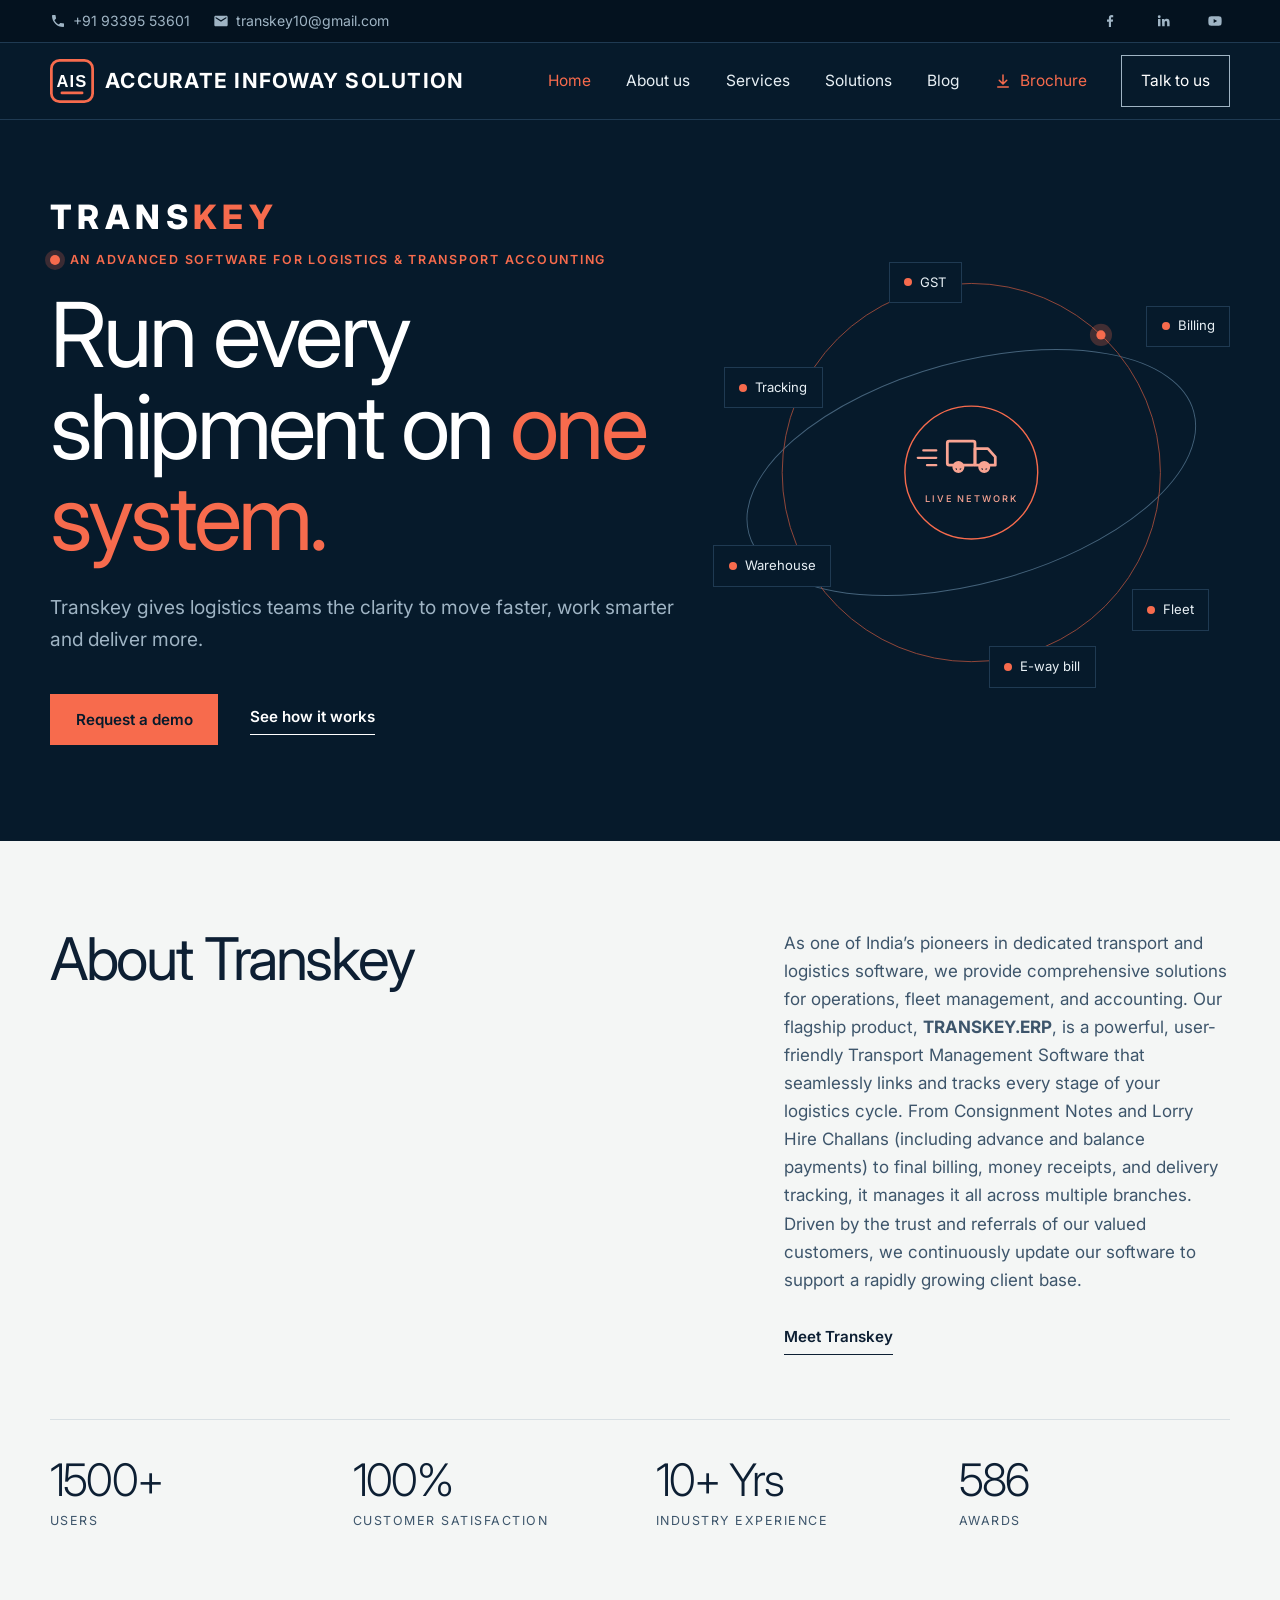
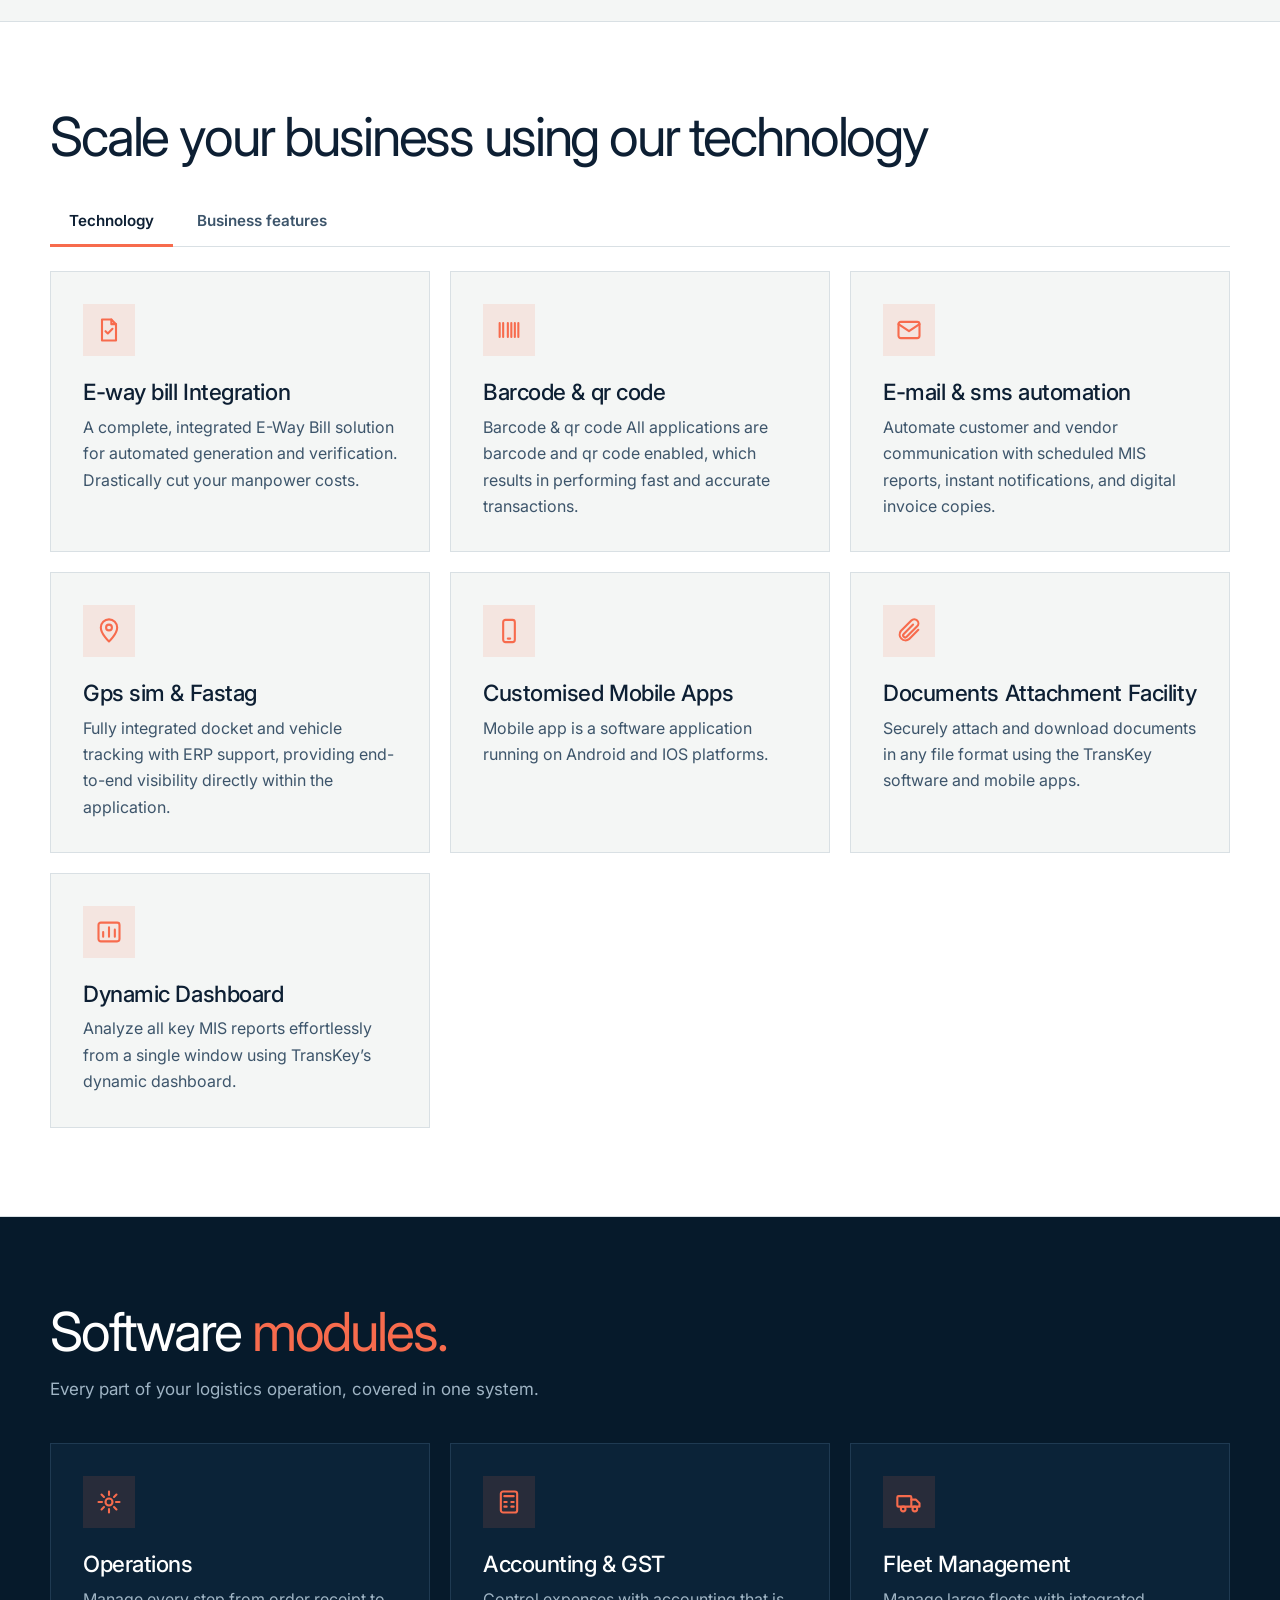
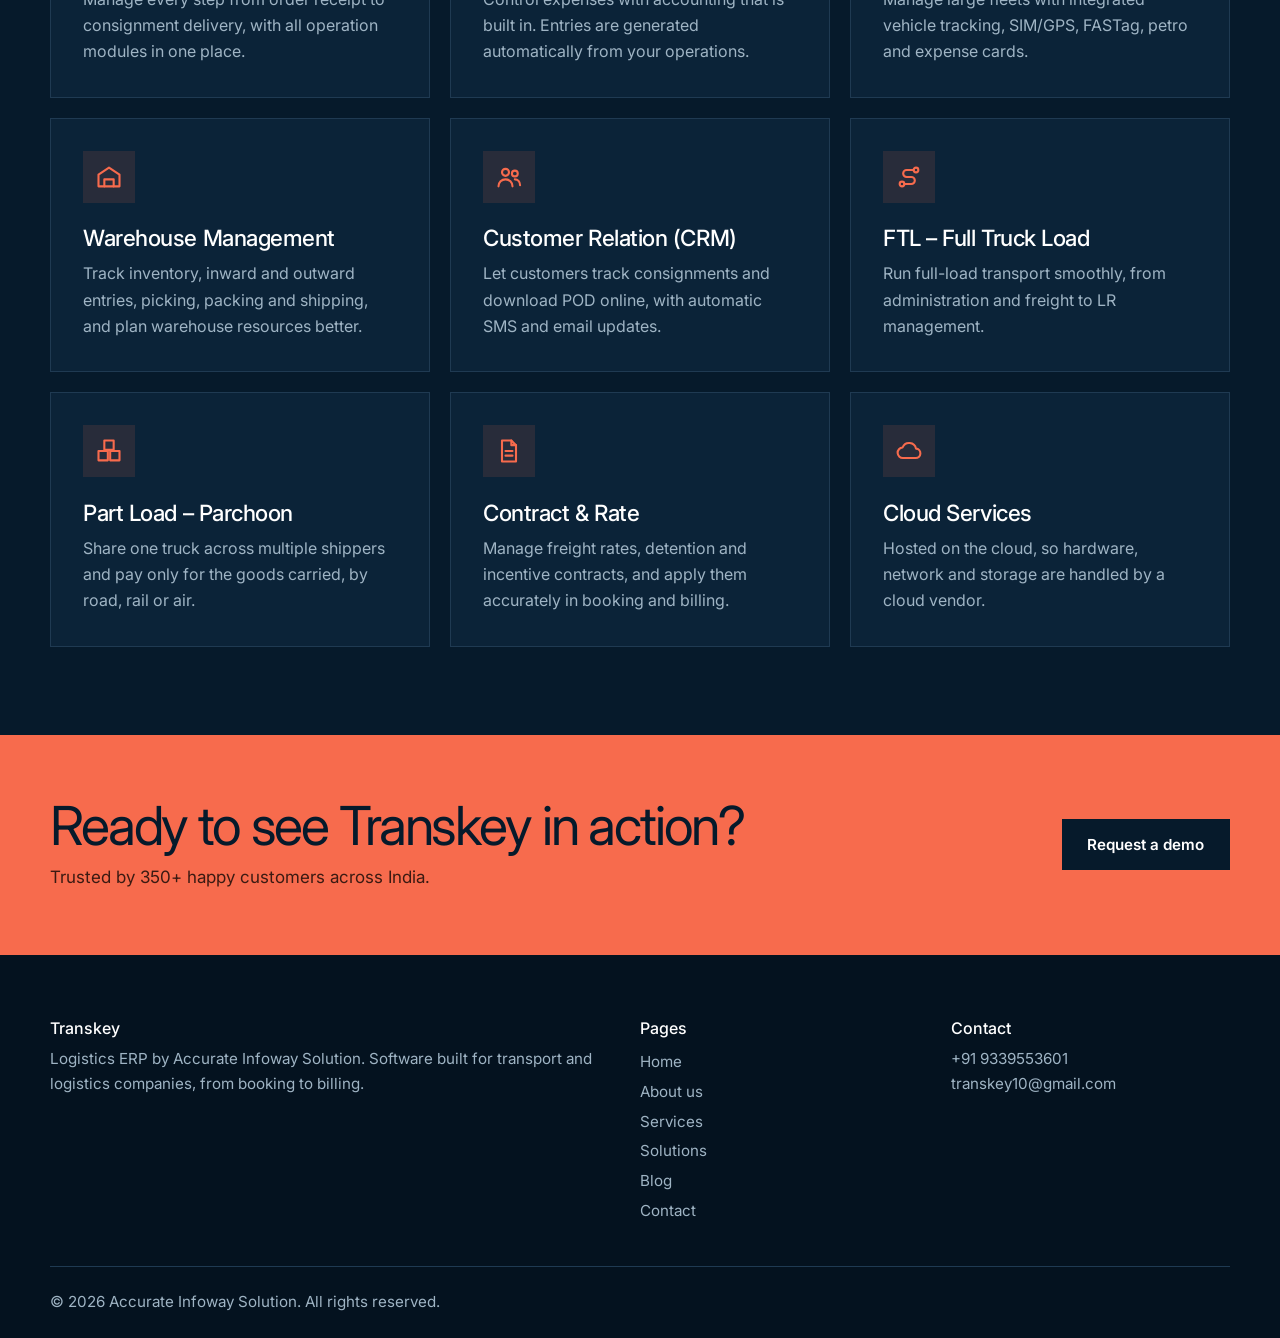
==== commit 2a6ea891: "remove 01 02 03 divs" ====
--- a/index.html
+++ b/index.html
@@ -124,7 +124,7 @@
     <div class="wrap">
       <div class="intro">
         <div>
-          <div class="eyebrow">01 / About us</div>
+          <!-- <div class="eyebrow">01 / About us</div> -->
           <h2>About Transkey</h2>
         </div>
         <div>
@@ -143,7 +143,7 @@
 
   <section class="section white">
     <div class="wrap">
-      <div class="eyebrow">02 / What Transkey does</div>
+      <!-- <div class="eyebrow">02 / What Transkey does</div> -->
       <h2>Scale your business using our technology</h2>
       <div class="tabs" id="homeTabs" role="tablist" aria-label="Feature categories">
         <button type="button" class="tab" role="tab" data-t="tech" aria-selected="true">Technology</button>
@@ -166,7 +166,7 @@
 
     <section class="section dark">
     <div class="wrap">
-      <div class="eyebrow">03 / Software modules</div>
+      <!-- <div class="eyebrow">03 / Software modules</div> -->
       <h2>Software <em>modules.</em></h2>
       <p>Every part of your logistics operation, covered in one system.</p>
       <div class="grid g3">
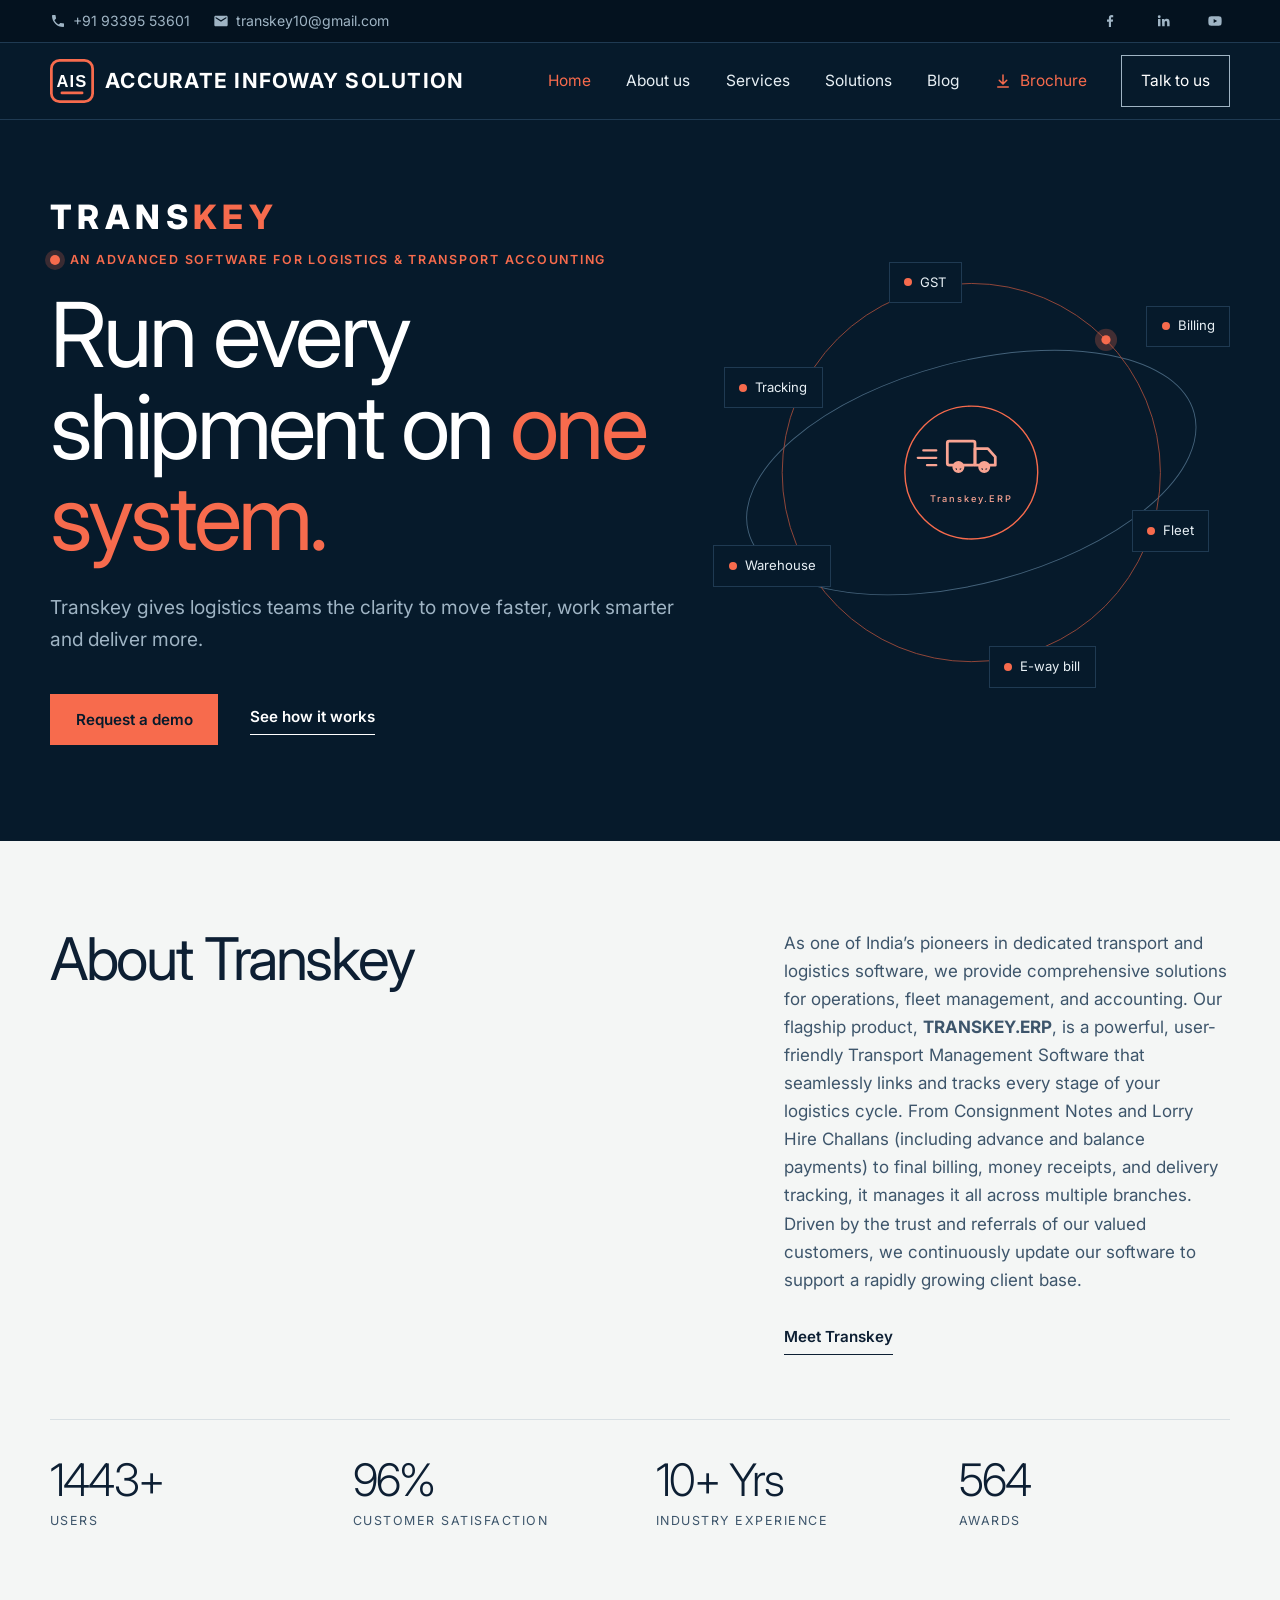
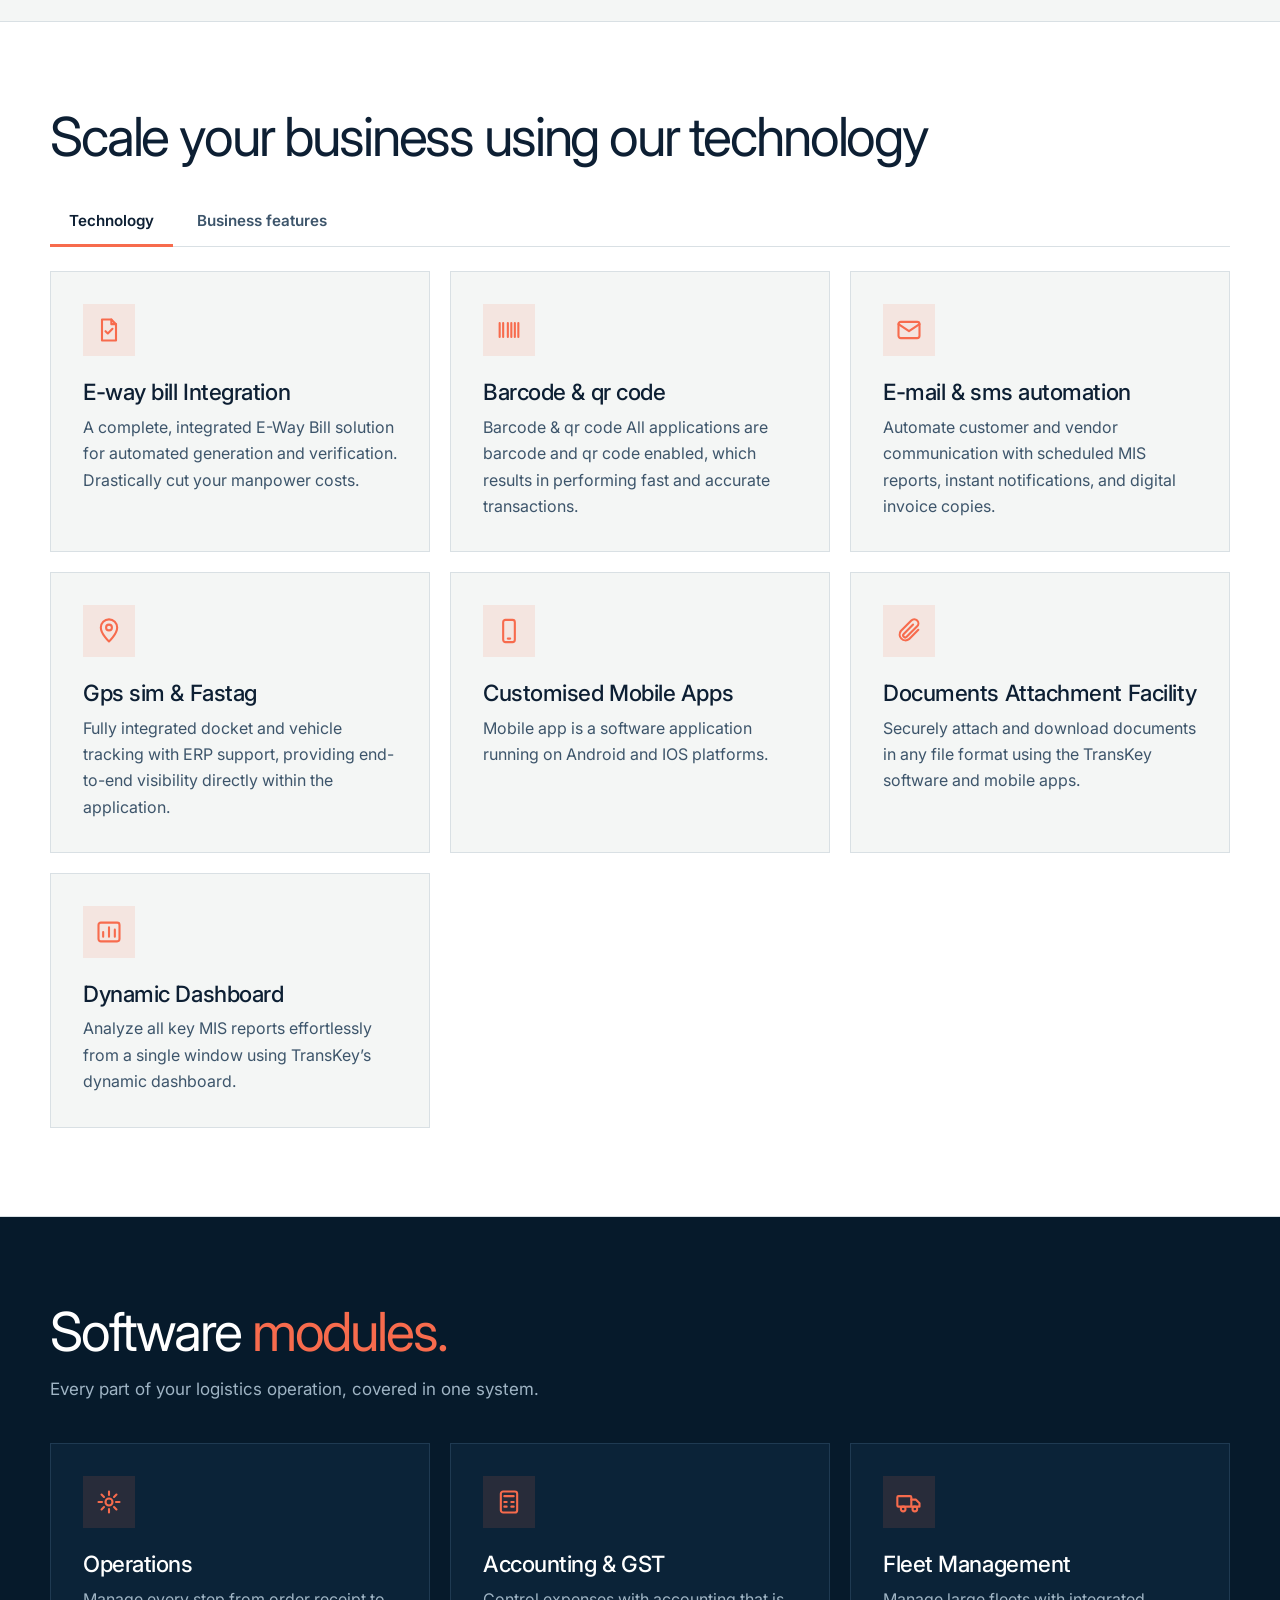
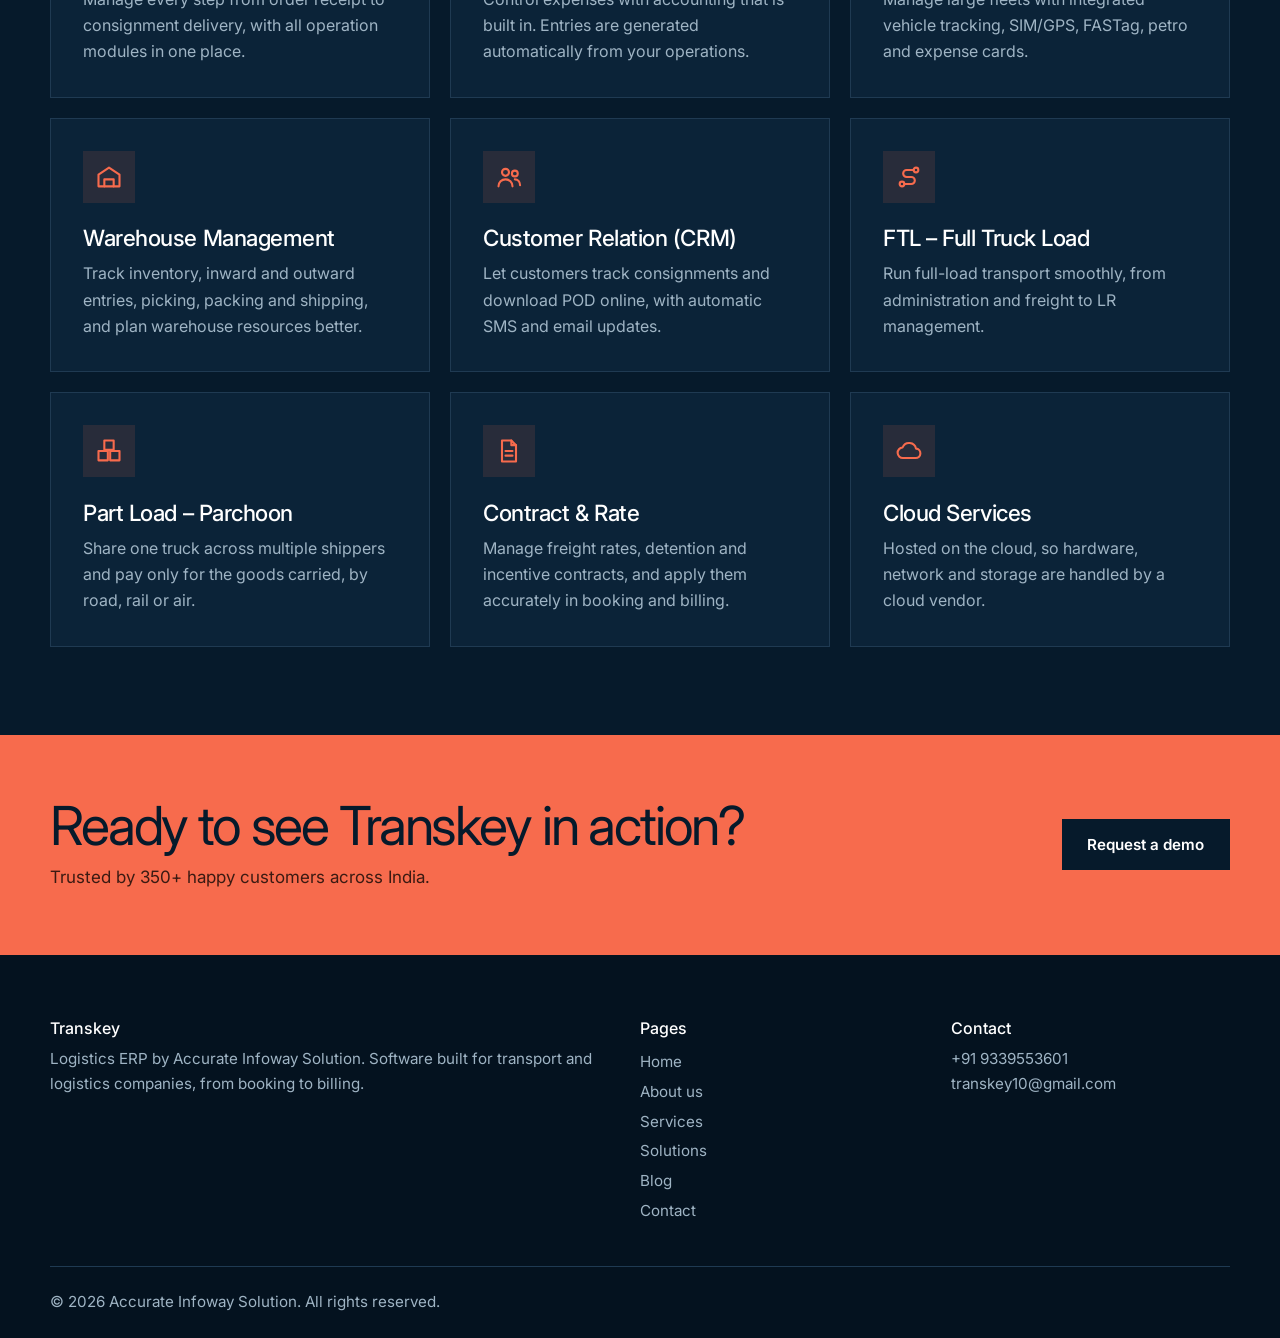
==== commit afd270fa: "logo changes" ====
--- a/index.html
+++ b/index.html
@@ -112,7 +112,7 @@
               <g class="wheel"><circle cx="14" cy="14" r="5"/><path d="M14 10v8M10 14h8"/></g>
             </g>
           </g>
-          <text x="280" y="270" text-anchor="middle">LIVE NETWORK</text>
+          <text x="280" y="270" text-anchor="middle">Transkey.ERP</text>
         </svg>
         <span class="chip a">Tracking</span><span class="chip b">Billing</span><span class="chip c">Fleet</span>
         <span class="chip d">Warehouse</span><span class="chip e">GST</span><span class="chip f">E-way bill</span>
@@ -504,3 +504,4 @@
 <script src="script.js"></script>
 </body>
 </html>
+<!-- <svg class="logo-mark" viewBox="0 0 48 48" aria-hidden="true"><rect x="1.5" y="1.5" width="45" height="45" rx="9" fill="none" stroke="#f76b4d" stroke-width="3"/><text x="24" y="30" text-anchor="middle" font-family="Arial Black, Arial, sans-serif" font-weight="900" font-size="18" fill="#fff">AIS</text><path d="M13 37h22" stroke="#f76b4d" stroke-width="3" stroke-linecap="round"/></svg> -->
--- a/style.css
+++ b/style.css
@@ -40,6 +40,12 @@
 .logo .mark{width:34px;height:34px;border:1.5px solid var(--coral);border-radius:50%;display:grid;place-items:center}
 .logo .mark::after{content:"";width:11px;height:11px;border-radius:50%;background:var(--coral)}
 .logo small{display:block;font-size:.58rem;letter-spacing:.3em;color:var(--coral);margin-top:-2px}
+/* .logo img {
+    width: 120px;
+    height: 45px;
+    object-fit: contain;
+    display: block;
+} */
 nav ul{display:flex;align-items:center;gap:.4rem;list-style:none;padding:0}
 nav a{display:block;padding:.5rem .9rem;text-decoration:none;font-size:.97rem}
 nav a:hover{color:var(--coral)}
@@ -81,7 +87,7 @@
 .orbit text{font:500 10px var(--font);letter-spacing:.2em;fill:#f9a493}
 .chip{position:absolute;display:flex;align-items:center;gap:.5rem;padding:.55rem .9rem;border:1px solid var(--navy-line);background:var(--navy);font-size:.82rem;color:var(--on-dark)}
 .chip::before{content:"";width:8px;height:8px;border-radius:50%;background:var(--coral)}
-.chip.a{left:2%;top:26%}.chip.b{right:0;top:12%}.chip.c{right:4%;bottom:14%}
+.chip.a{left:2%;top:26%}.chip.b{right:0;top:12%}.chip.c{right:4%;bottom:32%}
 @keyframes spin{to{transform:rotate(360deg)}}
 
 /* ===== about intro + stats ===== */
@@ -253,3 +259,35 @@
 @media (max-width:600px){.logo{font-size:.95rem;letter-spacing:.04em;gap:.5rem}.logo-mark{width:38px;height:38px}}
 .hp{position:absolute;left:-9999px;width:1px;height:1px}
 .ok.fail{background:#fbe9e6;color:#8a2412}
+
+/* ===== Animations ===== */
+.page.show{animation:pageIn .45s ease}
+.hero .hero-brand,.hero .eyebrow,.hero h1,.hero p,.hero .actions{opacity:0;animation:fadeUp .8s ease forwards}
+.hero .eyebrow{animation-delay:.1s}
+.hero h1{animation-delay:.2s}
+.hero p{animation-delay:.35s}
+.hero .actions{animation-delay:.5s}
+.orbit{animation:fadeIn 1.2s .3s both}
+.chip{animation:float 6s ease-in-out infinite}
+.chip.b{animation-delay:-1s}.chip.c{animation-delay:-2s}.chip.d{animation-delay:-3s}.chip.e{animation-delay:-4s}.chip.f{animation-delay:-5s}
+
+.item{transition:transform .25s ease,box-shadow .25s ease,border-color .25s ease}
+.item:hover{transform:translateY(-4px);box-shadow:0 14px 30px rgba(6,26,43,.14)}
+.item .ico{transition:background .25s ease,stroke .25s ease}
+.item:hover .ico{background:var(--coral);stroke:var(--navy)}
+.btn{transition:background .2s ease,transform .2s ease}
+.btn:hover{transform:translateY(-2px)}
+
+.reveal{opacity:0;transform:translateY(26px);transition:opacity .7s ease,transform .7s ease}
+.reveal.in{opacity:1;transform:none}
+
+@keyframes pageIn{from{opacity:0}to{opacity:1}}
+@keyframes fadeUp{from{opacity:0;transform:translateY(24px)}to{opacity:1;transform:none}}
+@keyframes fadeIn{from{opacity:0}to{opacity:1}}
+@keyframes float{50%{transform:translateY(-8px)}}
+
+@media (prefers-reduced-motion:reduce){
+  *,*::before,*::after{animation:none!important;transition:none!important}
+  .hero .hero-brand,.hero .eyebrow,.hero h1,.hero p,.hero .actions{opacity:1}
+  .reveal{opacity:1;transform:none}
+}
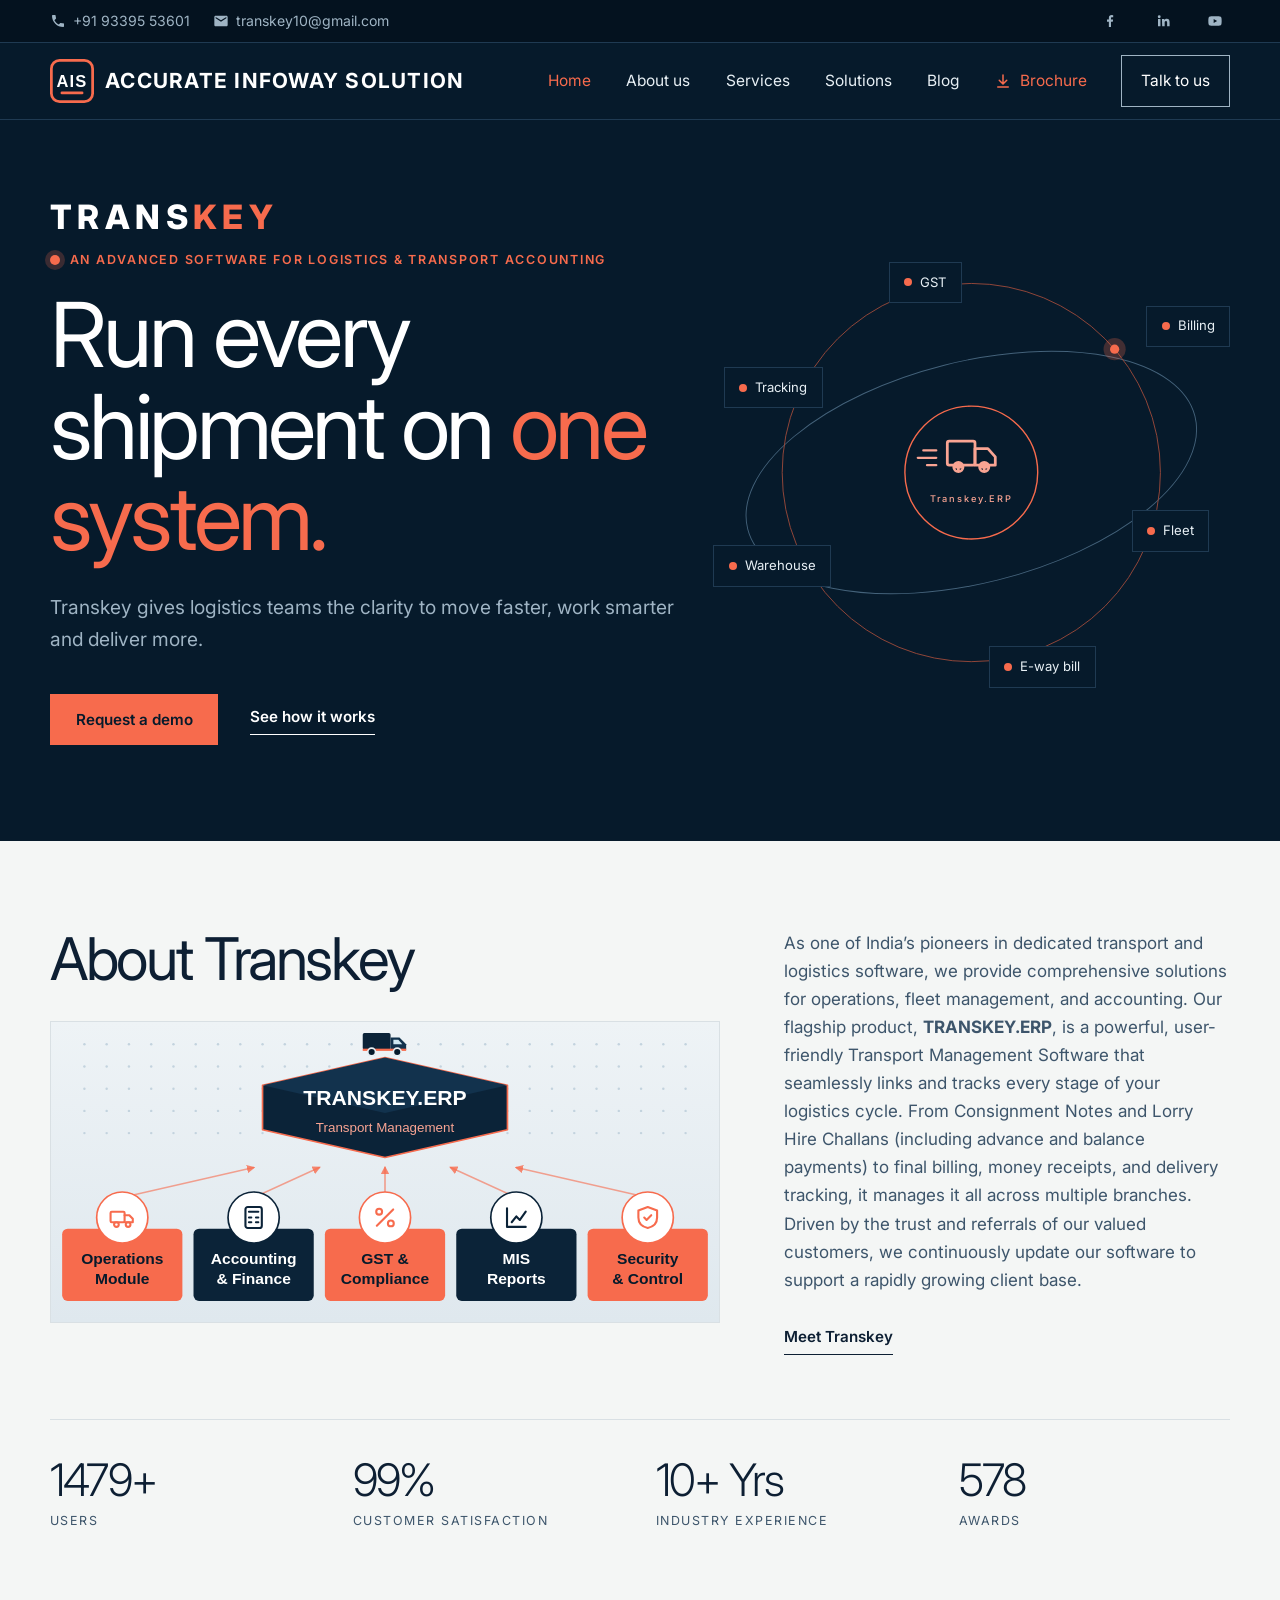
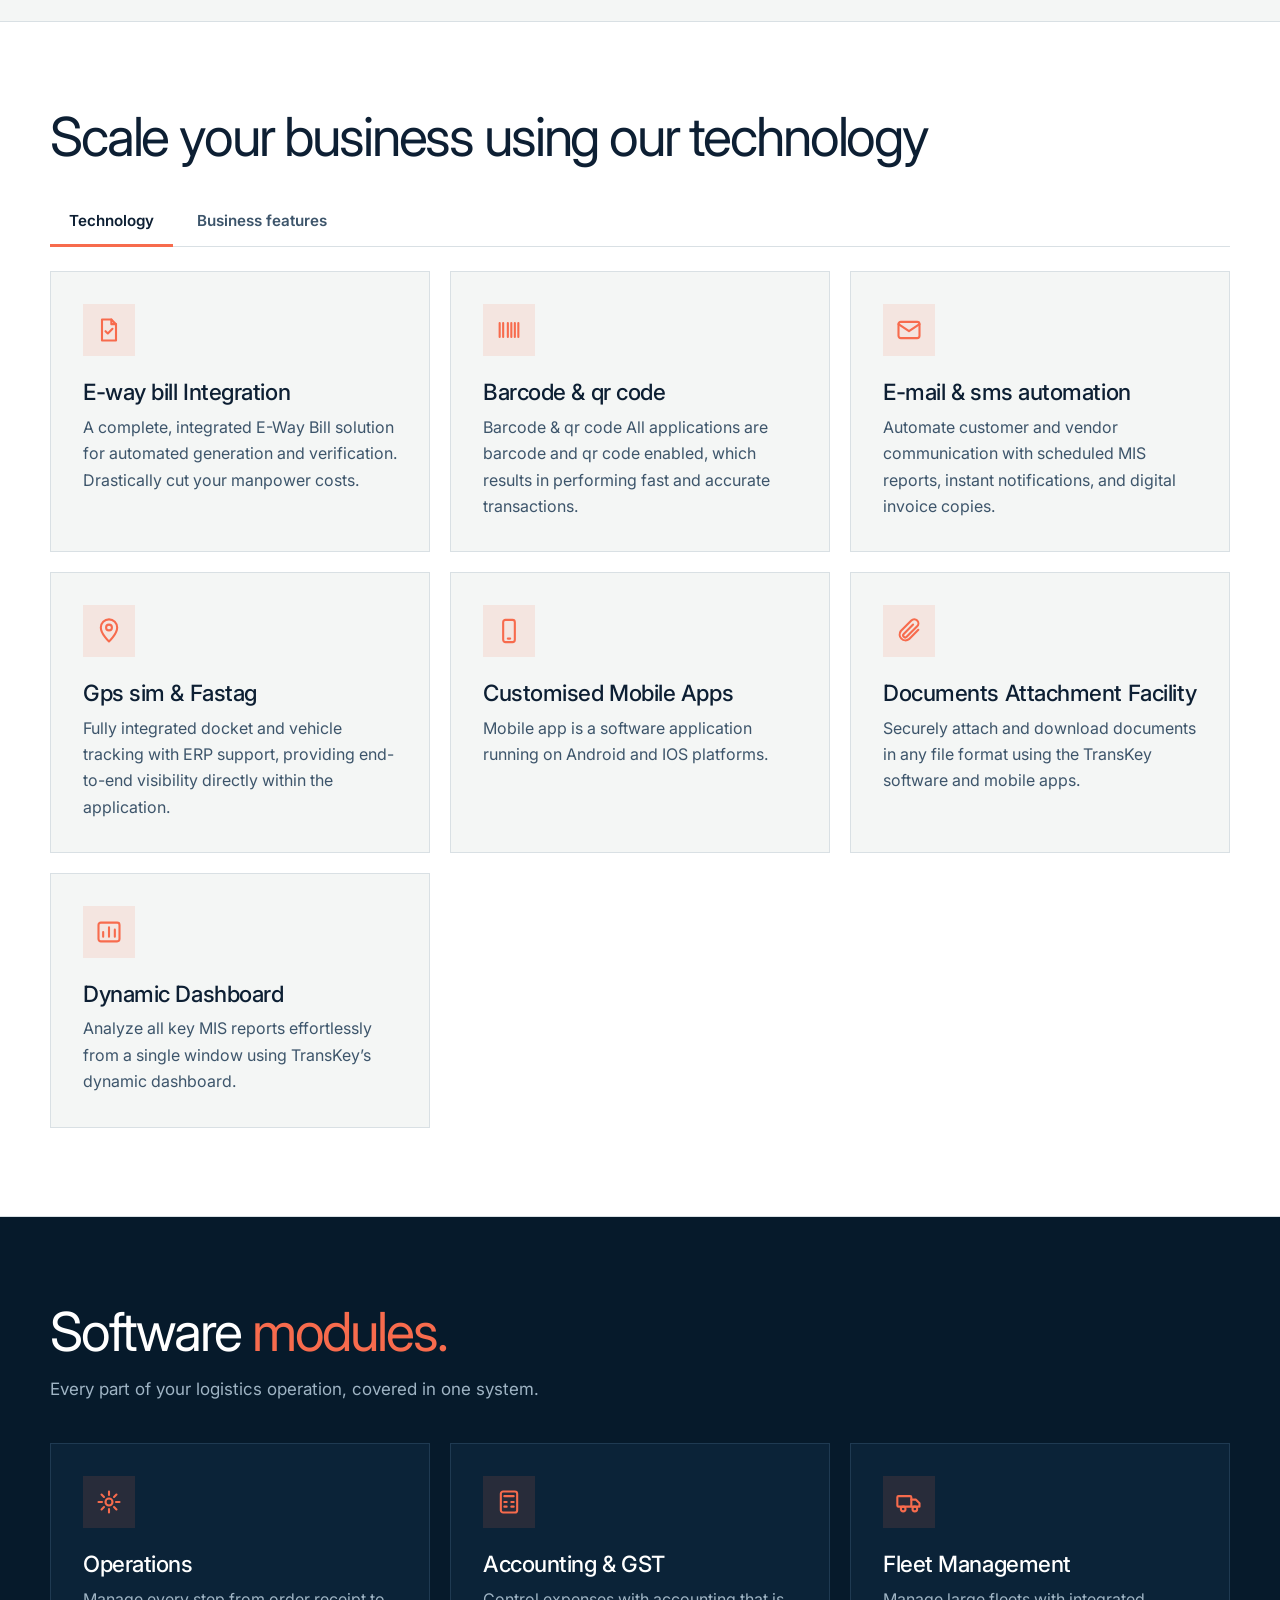
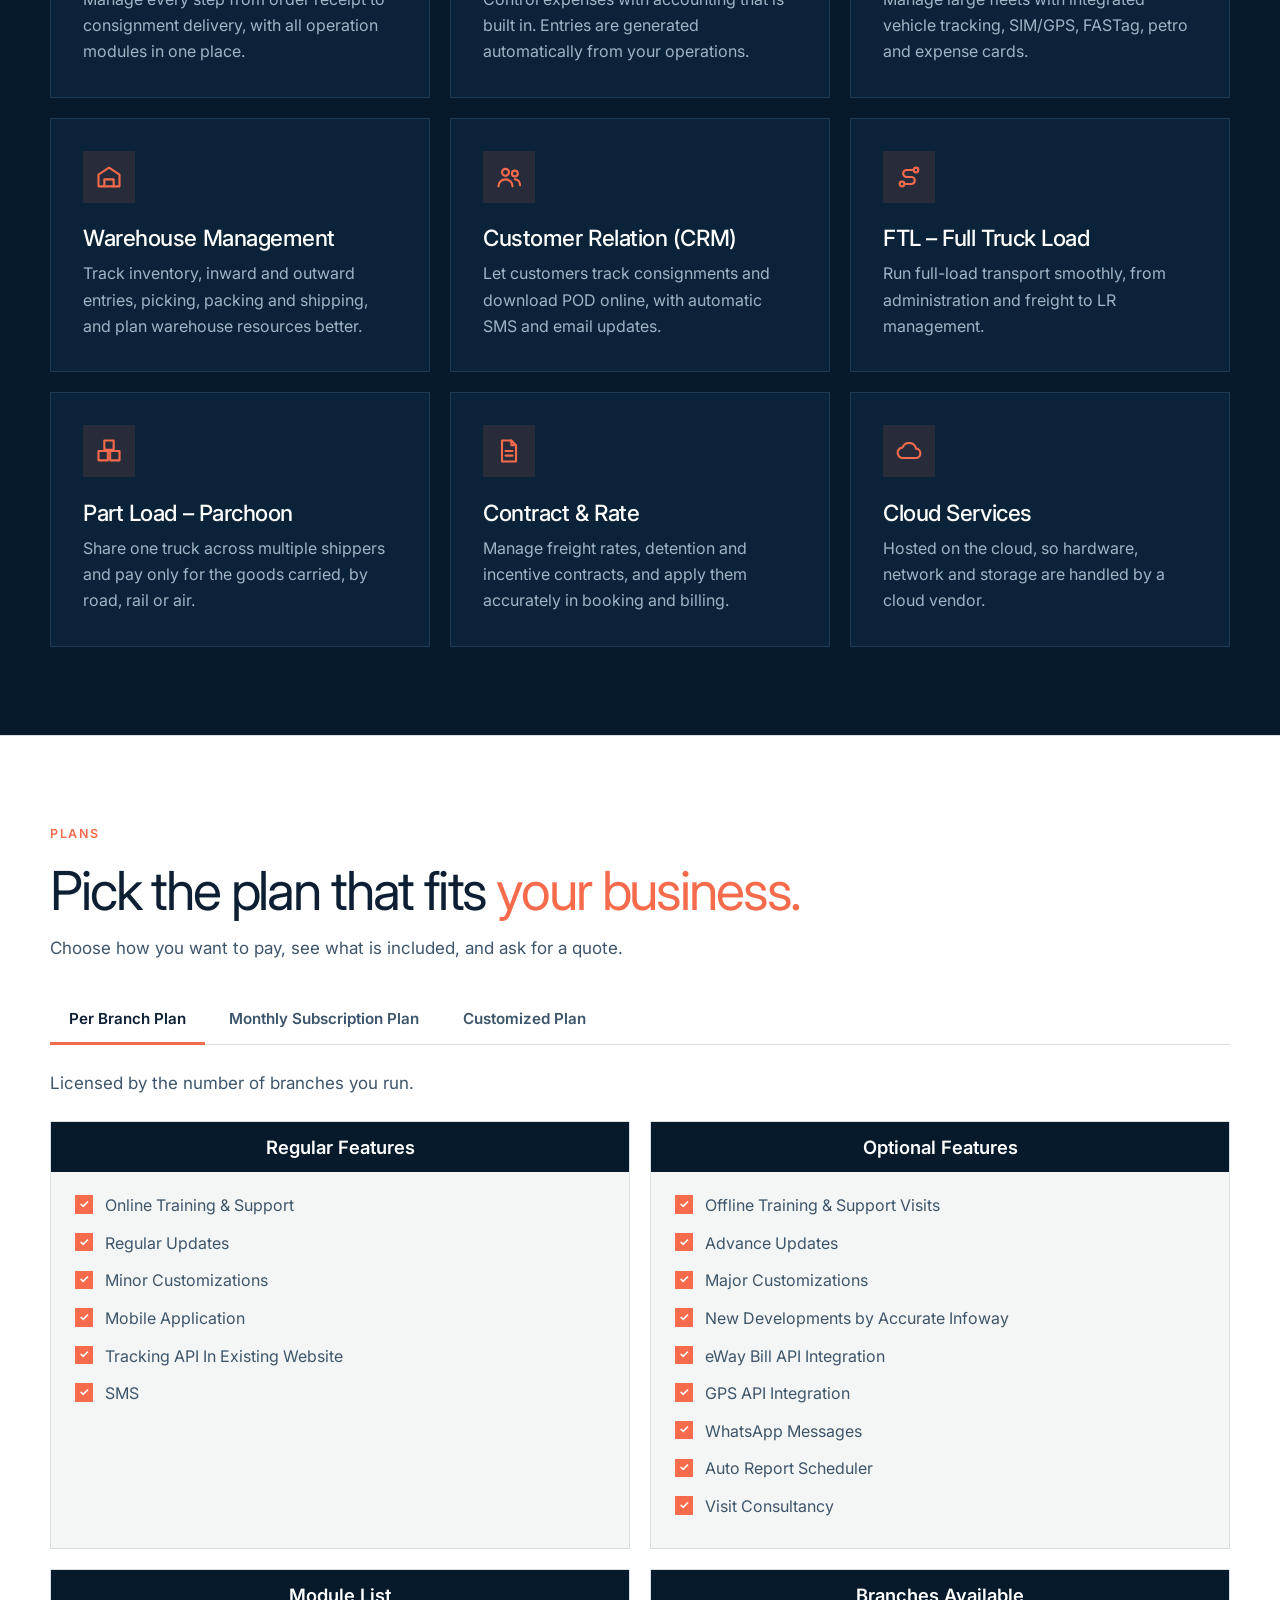
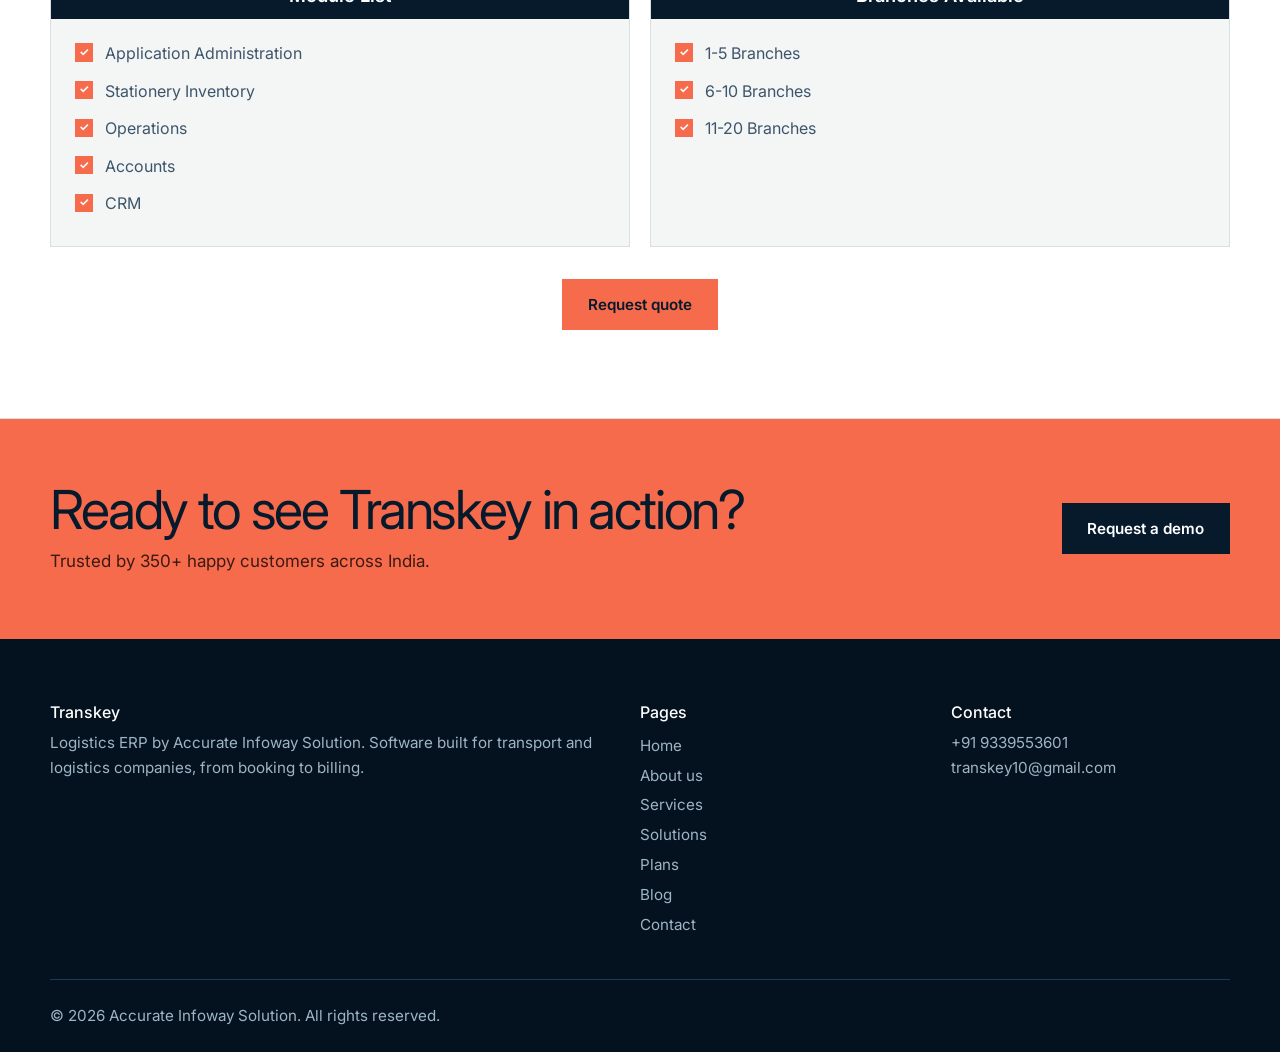
==== commit 742b2db2: "add pricing plan and UI styling changes" ====
--- a/index.html
+++ b/index.html
@@ -41,6 +41,7 @@
 <symbol id="i-target" viewBox="0 0 24 24"><circle cx="12" cy="12" r="9"/><circle cx="12" cy="12" r="5"/><circle cx="12" cy="12" r="1"/></symbol>
 <symbol id="i-eye" viewBox="0 0 24 24"><path d="M2 12s4-7 10-7 10 7 10 7-4 7-10 7S2 12 2 12z"/><circle cx="12" cy="12" r="3"/></symbol>
 <symbol id="i-shield" viewBox="0 0 24 24"><path d="M12 3l8 3v6c0 5-3.500 8-8 9-4.500-1-8-4-8-9V6z"/><path d="M9 12l2 2 4-4"/></symbol>
+<symbol id="i-code" viewBox="0 0 24 24"><path d="M8 7l-5 5 5 5M16 7l5 5-5 5M14 4l-4 16"/></symbol>
 </svg>
 
 <!-- Top contact bar -->
@@ -126,12 +127,19 @@
         <div>
           <!-- <div class="eyebrow">01 / About us</div> -->
           <h2>About Transkey</h2>
+          <picture class="about-pic side">
+            <img src="images/about-transkey.svg" alt="TRANSKEY.ERP modules: Operations, Accounting and Finance, GST and Compliance, MIS Reports, Security and Control" width="1200" height="540" loading="lazy">
+          </picture>
         </div>
         <div>
           <p>As one of India’s pioneers in dedicated transport and logistics software, we provide comprehensive solutions for operations, fleet management, and accounting. Our flagship product, <b>TRANSKEY.ERP</b>, is a powerful, user-friendly Transport Management Software that seamlessly links and tracks every stage of your logistics cycle. From Consignment Notes and Lorry Hire Challans (including advance and balance payments) to final billing, money receipts, and delivery tracking, it manages it all across multiple branches. Driven by the trust and referrals of our valued customers, we continuously update our software to support a rapidly growing client base.</p><br>
           <a class="link" href="#about">Meet Transkey</a>
         </div>
       </div>
+      <picture class="about-pic below">
+        <source media="(max-width:700px)" srcset="images/about-transkey-mobile.svg">
+        <img src="images/about-transkey.svg" alt="TRANSKEY.ERP modules: Operations, Accounting and Finance, GST and Compliance, MIS Reports, and Security and Control" width="1200" height="760" loading="lazy">
+      </picture>
       <div class="stats">
         <div><strong>1500+</strong><span>Users</span></div>
         <div><strong>100%</strong><span>Customer Satisfaction</span></div>
@@ -229,6 +237,50 @@
     </div>
   </section>
 
+  <section class="section white" id="plans">
+    <div class="wrap">
+      <div class="eyebrow">Plans</div>
+      <h2>Pick the plan that fits <em>your business.</em></h2>
+      <p>Choose how you want to pay, see what is included, and ask for a quote.</p>
+      <div class="tabs" id="planTabs" role="tablist" aria-label="Plans"></div>
+      <div id="planPanel" class="plan-panel" role="tabpanel"></div>
+
+      <div id="planCustom" class="plan-custom" role="tabpanel" hidden>
+        <div class="plan-custom-intro">
+          <h3>Build a plan around your business</h3>
+          <p>Need a different mix of modules, branches or integrations? Tell us what you need and we will put together a plan and a quote for you.</p>
+          <ul class="ticks">
+            <li>Choose only the modules you need</li>
+            <li>Any number of branches</li>
+            <li>Custom features and integrations</li>
+            <li>Training and support to match</li>
+          </ul>
+        </div>
+        <form id="customForm" novalidate>
+          <div class="row">
+            <div class="field"><label for="cp-name">Your name</label><input id="cp-name" name="name" autocomplete="name" required><span class="err">Enter your name.</span></div>
+            <div class="field"><label for="cp-company">Company name</label><input id="cp-company" name="company" autocomplete="organization" required><span class="err">Enter your company name.</span></div>
+          </div>
+          <div class="row">
+            <div class="field"><label for="cp-mobile">Mobile number</label><input id="cp-mobile" name="mobile" type="tel" inputmode="tel" autocomplete="tel" placeholder="10-digit number" required><span class="err">Enter a valid 10-digit mobile number.</span></div>
+            <div class="field"><label for="cp-email">Email</label><input id="cp-email" name="email" type="email" autocomplete="email" required><span class="err">Enter a valid email address.</span></div>
+          </div>
+          <div class="field"><label for="cp-branches">Number of branches</label>
+            <select id="cp-branches" name="branches">
+              <option value="">Select branches</option>
+              <option>1-5 Branches</option><option>6-10 Branches</option><option>11-20 Branches</option><option>More than 20 Branches</option>
+            </select>
+          </div>
+          <div class="field"><label for="cp-message">What do you need?</label><textarea id="cp-message" name="message" placeholder="Modules, integrations, anything specific"></textarea></div>
+          <input type="checkbox" name="botcheck" class="hp" tabindex="-1" autocomplete="off" aria-hidden="true">
+          <button class="btn" type="submit">Request custom plan</button>
+          <div class="ok fail" id="cpFail" role="alert"></div>
+          <div class="ok" id="cpOk" role="status">Thank you. We have received your request and will call you soon.</div>
+        </form>
+      </div>
+    </div>
+  </section>
+
 </div>
 
 <!-- ABOUT -->
@@ -322,6 +374,30 @@
         <p>Cloud services are a subset of hosted services specifically hosted on the cloud. This means the hardware, network, storage, and composite solutions are from a cloud vendor.</p>
       </article>
 
+    </div>
+  </section>
+
+  <section class="section dark prod" id="productive">
+    <div class="wrap">
+      <div class="prod-head">
+        <div class="eyebrow">Beyond the software</div>
+        <h2>We make your work more <em>productive.</em></h2>
+      </div>
+      <div class="prod-grid">
+        <div class="prod-col left">
+          <article class="prod-item" style="--d:0"><svg class="ico" aria-hidden="true"><use href="#i-target"/></svg><div><h3>Digital Marketing</h3><p>Reach more shippers and transporters with SEO, social media and targeted campaigns that bring in genuine enquiries.</p></div></article>
+          <article class="prod-item" style="--d:2"><svg class="ico" aria-hidden="true"><use href="#i-code"/></svg><div><h3>API Integration</h3><p>Connect Transkey with e-way bill, GPS, SMS, WhatsApp and your own website through reliable APIs.</p></div></article>
+        </div>
+        <div class="prod-center" aria-hidden="true">
+          <span class="sq sq1"></span><span class="sq sq2"></span>
+          <span class="orb"><i></i><i></i></span>
+          <img src="images/productive.png" alt="" width="420" height="420" loading="lazy">
+        </div>
+        <div class="prod-col right">
+          <article class="prod-item" style="--d:1"><svg class="ico" aria-hidden="true"><use href="#i-mobile"/></svg><div><h3>Mobile App Development</h3><p>Android and iOS apps for booking, tracking and POD, built around how your team really works on the road.</p></div></article>
+          <article class="prod-item" style="--d:3"><svg class="ico" aria-hidden="true"><use href="#i-cloud"/></svg><div><h3>Cloud Infra Solution</h3><p>Secure cloud hosting with regular backups, so every branch can work from anywhere without managing servers.</p></div></article>
+        </div>
+      </div>
     </div>
   </section>
 </div>
@@ -457,6 +533,59 @@
     <svg viewBox="0 0 24 24" aria-hidden="true"><path d="M20 4H4c-1.1 0-2 .9-2 2v12c0 1.1.9 2 2 2h16c1.1 0 2-.9 2-2V6c0-1.1-.9-2-2-2zm0 4l-8 5-8-5V6l8 5 8-5v2z"/></svg>
     <a href="mailto:transkey10@gmail.com">transkey10@gmail.com</a>
   </p>
+
+  <!-- Animated help illustration -->
+  <svg class="help-art" viewBox="0 0 440 320" role="img" aria-label="A support agent with a headset, chat bubbles, a phone and an email">
+    <defs><clipPath id="hClip"><circle cx="220" cy="165" r="78"/></clipPath></defs>
+    <ellipse class="h-glow" cx="220" cy="170" rx="195" ry="135"/>
+    <circle class="h-ring" cx="220" cy="165" r="108"/>
+    <circle class="h-ring2" cx="220" cy="165" r="124"/>
+    <circle cx="220" cy="165" r="78" fill="var(--navy)"/>
+    <g clip-path="url(#hClip)">
+      <path d="M160 250c0-34 26-54 60-54s60 20 60 54z" fill="var(--coral)"/>
+      <path d="M206 196l14 16 14-16z" fill="#fff" opacity=".9"/>
+    </g>
+    <circle cx="220" cy="152" r="25" fill="#ffd9cf"/>
+    <path d="M195 128c6-10 18-14 30-12 12 2 20 10 22 22-12-2-26-8-34-18-6 6-12 8-18 8z" fill="#0b2338"/>
+    <path d="M192 150a28 28 0 0 1 56 0" fill="none" stroke="#fff" stroke-width="5" stroke-linecap="round"/>
+    <rect x="186" y="146" width="11" height="22" rx="5.500" fill="var(--coral)"/>
+    <rect x="243" y="146" width="11" height="22" rx="5.500" fill="var(--coral)"/>
+    <path d="M249 166c0 14-12 20-26 20" fill="none" stroke="#fff" stroke-width="3.500" stroke-linecap="round"/>
+    <circle cx="222" cy="186" r="4.500" fill="var(--coral)"/>
+    <circle cx="214" cy="153" r="2.200" fill="var(--navy)"/><circle cx="228" cy="153" r="2.200" fill="var(--navy)"/>
+    <path d="M214 162q7 6 14 0" fill="none" stroke="var(--navy)" stroke-width="2" stroke-linecap="round"/>
+    <path class="wave w1" d="M262 140q9 10 0 20"/><path class="wave w2" d="M270 132q15 18 0 36"/>
+
+    <!-- typing bubble -->
+    <g transform="translate(22 52)"><g class="fl">
+      <rect width="112" height="50" rx="16" fill="var(--navy)"/>
+      <path d="M22 50l-8 14 22-14z" fill="var(--navy)"/>
+      <circle class="td" cx="38" cy="25" r="5" fill="#fff"/><circle class="td d2" cx="56" cy="25" r="5" fill="#fff"/><circle class="td d3" cx="74" cy="25" r="5" fill="#fff"/>
+    </g></g>
+
+    <!-- sent bubble -->
+    <g transform="translate(312 40)"><g class="fl f2"><g class="pop">
+      <rect width="104" height="50" rx="16" fill="var(--coral)"/>
+      <path d="M82 50l10 14-26-14z" fill="var(--coral)"/>
+      <path d="M22 26l8 8 14-16" fill="none" stroke="#fff" stroke-width="4" stroke-linecap="round" stroke-linejoin="round"/>
+      <rect x="54" y="20" width="36" height="5" rx="2.500" fill="#fff" opacity=".85"/><rect x="54" y="30" width="24" height="5" rx="2.500" fill="#fff" opacity=".6"/>
+    </g></g></g>
+
+    <!-- envelope -->
+    <g transform="translate(34 218)"><g class="fl f3">
+      <rect width="66" height="46" rx="6" fill="#fff" stroke="var(--navy)" stroke-width="3"/>
+      <path d="M4 8l29 22 29-22" fill="none" stroke="var(--coral)" stroke-width="3.500" stroke-linecap="round" stroke-linejoin="round"/>
+    </g></g>
+
+    <!-- phone -->
+    <g transform="translate(340 206)"><g class="ring-phone">
+      <rect width="42" height="70" rx="9" fill="#fff" stroke="var(--navy)" stroke-width="3"/>
+      <rect x="6" y="9" width="30" height="42" rx="3" fill="#e4ebef"/>
+      <circle cx="21" cy="60" r="3" fill="var(--coral)"/>
+      <path d="M15 22h12M15 30h12M15 38h7" stroke="var(--navy)" stroke-width="3" stroke-linecap="round"/>
+    </g></g>
+    <g class="sparks"><circle cx="318" cy="200" r="3"/><circle cx="392" cy="196" r="3"/><circle cx="404" cy="290" r="3"/><circle cx="120" cy="140" r="3"/></g>
+  </svg>
 </div>
       <form id="contactForm" novalidate>
         <div class="row">
@@ -489,7 +618,7 @@
 <footer>
   <div class="wrap cols">
     <div><h3>Transkey</h3><p>Logistics ERP by Accurate Infoway Solution. Software built for transport and logistics companies, from booking to billing.</p></div>
-    <div><h3>Pages</h3><a href="#home">Home</a><a href="#about">About us</a><a href="#services">Services</a><a href="#solutions">Solutions</a><a href="#blog">Blog</a><a href="#contact">Contact</a></div>
+    <div><h3>Pages</h3><a href="#home">Home</a><a href="#about">About us</a><a href="#services">Services</a><a href="#solutions">Solutions</a><a href="#plans">Plans</a><a href="#blog">Blog</a><a href="#contact">Contact</a></div>
     <div><h3>Contact</h3><p>+91 9339553601</p><p>transkey10@gmail.com</p></div>
   </div>
   <div class="wrap copy">&copy; <span id="yr"></span> Accurate Infoway Solution. All rights reserved.</div>
--- a/style.css
+++ b/style.css
@@ -291,3 +291,122 @@
   .hero .hero-brand,.hero .eyebrow,.hero h1,.hero p,.hero .actions{opacity:1}
   .reveal{opacity:1;transform:none}
 }
+
+/* ===== About image + mobile layout fixes ===== */
+.about-pic{display:block;margin-top:3rem}
+.about-pic img{display:block;width:100%;height:auto;border:1px solid var(--line)}
+@media (max-width:900px){
+  .stats{grid-template-columns:1fr 1fr;gap:1.8rem 1rem;text-align:center}
+  .stats strong{font-size:2.2rem}
+}
+@media (max-width:700px){.about-pic{margin-top:2rem}}
+@media (max-width:900px){.stats span{display:block;line-height:1.5}}
+
+/* About image: beside the paragraph on desktop, below it on tablet and phone */
+.about-pic.side{display:none;margin-top:2rem}
+.about-pic.side img{display:block;width:100%;height:auto;border:1px solid var(--line)}
+@media (min-width:901px){
+  .about-pic.side{display:block}
+  .about-pic.below{display:none}
+}
+
+/* ===== Contact page: animated help illustration ===== */
+.help-art{display:block;width:100%;max-width:440px;height:auto;margin-top:2.2rem;overflow:visible}
+.help-art .h-glow{fill:rgba(247,107,77,.09)}
+.help-art .h-ring,.help-art .h-ring2{fill:none;stroke:var(--coral);stroke-width:1.5;stroke-dasharray:3 9;stroke-linecap:round;transform-box:fill-box;transform-origin:center}
+.help-art .h-ring{animation:spin 40s linear infinite}
+.help-art .h-ring2{stroke:var(--muted);opacity:.45;animation:spin 60s linear infinite reverse}
+.help-art .fl{animation:float 5s ease-in-out infinite;transform-box:fill-box;transform-origin:center}
+.help-art .f2{animation-duration:6s;animation-delay:-1.5s}
+.help-art .f3{animation-duration:7s;animation-delay:-3s}
+.help-art .td{animation:typing 1.2s ease-in-out infinite;transform-box:fill-box;transform-origin:center}
+.help-art .d2{animation-delay:.15s}.help-art .d3{animation-delay:.3s}
+.help-art .pop{animation:helpPop 7s ease-in-out infinite;transform-box:fill-box;transform-origin:bottom right}
+.help-art .wave{fill:none;stroke:var(--coral);stroke-width:3.5;stroke-linecap:round;animation:wave 1.8s ease-in-out infinite}
+.help-art .w2{animation-delay:.3s}
+.help-art .ring-phone{animation:ringPhone 3.2s ease-in-out infinite;transform-box:fill-box;transform-origin:center}
+.help-art .sparks circle{fill:var(--coral);animation:twinkle 3s ease-in-out infinite}
+.help-art .sparks circle:nth-child(2){animation-delay:-.8s}.help-art .sparks circle:nth-child(3){animation-delay:-1.6s}.help-art .sparks circle:nth-child(4){animation-delay:-2.2s}
+@keyframes typing{0%,60%,100%{transform:translateY(0);opacity:.5}30%{transform:translateY(-6px);opacity:1}}
+@keyframes helpPop{0%,12%{opacity:0;transform:scale(.6)}22%,82%{opacity:1;transform:scale(1)}94%,100%{opacity:0;transform:scale(.6)}}
+@keyframes wave{0%,100%{opacity:.15}50%{opacity:1}}
+@keyframes ringPhone{0%,55%,100%{transform:rotate(0)}60%{transform:rotate(-9deg)}68%{transform:rotate(9deg)}76%{transform:rotate(-7deg)}84%{transform:rotate(6deg)}92%{transform:rotate(0)}}
+@keyframes twinkle{0%,100%{opacity:.15;transform:scale(.6)}50%{opacity:1;transform:scale(1.4)}}
+.help-art .sparks circle{transform-box:fill-box;transform-origin:center}
+@media (max-width:900px){.help-art{max-width:380px;margin-inline:auto}}
+
+/* ===== Services: "We make your work more productive" ===== */
+.prod{overflow:hidden}
+.prod-head{text-align:center;margin-bottom:3.5rem}
+.prod-head .eyebrow{justify-content:center}
+.prod-head h2{margin-bottom:0}
+.prod-grid{display:grid;grid-template-columns:1fr minmax(260px,380px) 1fr;gap:5rem;align-items:center}
+.prod-col{display:grid;gap:4.5rem}
+.prod-item{position:relative;display:flex;gap:1.1rem;align-items:flex-start;opacity:0;transition:opacity .8s ease,transform .8s ease;transition-delay:calc(var(--d) * .16s + .25s)}
+.prod-col.left .prod-item{flex-direction:row-reverse;text-align:right;transform:translateX(-60px)}
+.prod-col.right .prod-item{transform:translateX(60px)}
+.prod.in .prod-item{opacity:1;transform:none}
+.prod-item h3{color:#fff;margin-bottom:.4rem}
+.prod-item p{font-size:1rem;color:var(--on-dark-muted)}
+.prod-col.left .prod-item p{margin-left:auto}
+.prod-item .ico{flex:none;width:52px;height:52px;padding:12px;background:rgba(247,107,77,.14);border:1px solid rgba(247,107,77,.35);fill:none;stroke:var(--coral);stroke-width:1.8;stroke-linecap:round;stroke-linejoin:round;transition:background .25s ease,stroke .25s ease,transform .25s ease}
+.prod-item:hover .ico{background:var(--coral);stroke:var(--navy);transform:scale(1.08)}
+/* dashed connector from each icon toward the picture */
+.prod-item::after{content:"";position:absolute;top:26px;width:0;height:2px;background:repeating-linear-gradient(90deg,var(--coral) 0 6px,transparent 6px 12px);background-size:12px 2px;transition:width .8s ease;transition-delay:calc(var(--d) * .16s + .7s);animation:dashMove 1s linear infinite}
+.prod-col.left .prod-item::after{right:-4.2rem}
+.prod-col.right .prod-item::after{left:-4.2rem;animation-direction:reverse}
+.prod.in .prod-item::after{width:3.2rem}
+@keyframes dashMove{to{background-position:12px 0}}
+
+.prod-center{position:relative;width:100%;aspect-ratio:1;opacity:0;transform:scale(.8);transition:opacity .9s ease,transform .9s cubic-bezier(.2,.8,.2,1)}
+.prod.in .prod-center{opacity:1;transform:none}
+.prod-center img{position:relative;z-index:2;display:block;width:100%;height:100%;object-fit:cover;border-radius:22px;background:#fff;box-shadow:0 24px 60px rgba(247,107,77,.25),0 0 0 6px rgba(255,255,255,.06);animation:float 6s ease-in-out infinite}
+.prod-center .sq{position:absolute;inset:-16px;border-radius:30px;border:1.5px dashed rgba(247,107,77,.6);animation:spin 28s linear infinite}
+.prod-center .sq2{inset:-30px;border:1px solid var(--navy-line);animation-duration:40s;animation-direction:reverse}
+.prod-center .orb{position:absolute;inset:-48px;border-radius:50%;animation:spin 16s linear infinite}
+.prod-center .orb i{position:absolute;left:50%;width:12px;height:12px;margin-left:-6px;border-radius:50%;background:var(--coral);box-shadow:0 0 0 6px rgba(247,107,77,.25)}
+.prod-center .orb i:first-child{top:0}
+.prod-center .orb i:last-child{bottom:0;width:8px;height:8px;margin-left:-4px;background:#f9a493;box-shadow:none}
+@media (max-width:1000px){
+  .prod-grid{grid-template-columns:1fr;gap:3rem;justify-items:center}
+  .prod-center{order:-1;max-width:320px;margin-block:1.5rem}
+  .prod-col{gap:2.5rem;width:100%;max-width:520px}
+  .prod-col.left .prod-item{flex-direction:row;text-align:left}
+  .prod-col.left .prod-item p{margin-left:0}
+  .prod-col.left .prod-item,.prod-col.right .prod-item{transform:translateY(30px)}
+  .prod-item::after{display:none}
+}
+
+/* ===== Plans ===== */
+#plans{scroll-margin-top:90px}
+select{width:100%;padding:.85rem 1rem;font:inherit;color:var(--ink);background:var(--paper);border:1px solid var(--line);border-radius:0}
+select:focus{outline:2px solid var(--coral);outline-offset:0;border-color:var(--coral)}
+.plan-panel{animation:planIn .45s ease}
+.plan-grid{display:grid;grid-template-columns:1fr 1fr;gap:1.25rem}
+.plan-box{background:var(--paper);border:1px solid var(--line)}
+.plan-box.wide{grid-column:1/-1}
+.plan-box h3{background:var(--navy);color:#fff;text-align:center;font-size:1.15rem;font-weight:600;letter-spacing:0;margin:0;padding:.85rem 1rem}
+.plan-box ul,.ticks{list-style:none;padding:0}
+.plan-box ul{padding:1.3rem 1.5rem 1.1rem}
+.plan-box.cols ul{columns:2;column-gap:2rem}
+.plan-box li,.ticks li{position:relative;padding-left:1.9rem;margin-bottom:.7rem;color:var(--muted);font-size:1rem;break-inside:avoid}
+.plan-box li::before,.ticks li::before{content:"\2713";position:absolute;left:0;top:.2rem;width:1.15rem;height:1.15rem;display:grid;place-items:center;background:var(--coral);color:#fff;font-size:.72rem;font-weight:700;line-height:1}
+.plan-blurb{margin-bottom:1.5rem}
+.plan-cta{margin-top:2rem;text-align:center}
+.plan-custom{display:grid;grid-template-columns:.8fr 1.2fr;gap:3rem;align-items:start;animation:planIn .45s ease}
+.plan-custom[hidden]{display:none}
+.plan-custom-intro h3{font-size:1.7rem;margin-bottom:.8rem}
+.plan-custom-intro p{margin-bottom:1.4rem}
+.plan-custom form{background:var(--paper)}
+.plan-custom input,.plan-custom textarea,.plan-custom select{background:var(--white)}
+@keyframes planIn{from{opacity:0;transform:translateY(12px)}to{opacity:1;transform:none}}
+@media (max-width:900px){
+  .plan-grid,.plan-custom{grid-template-columns:1fr}
+  .plan-box.cols ul{columns:1}
+  .plan-custom{gap:2rem}
+  .tabs .tab{padding:.8rem .9rem}
+}
+@media (prefers-reduced-motion:reduce){
+  .prod-item,.prod-center{opacity:1;transform:none}
+  .prod-item::after{width:3.2rem}
+}
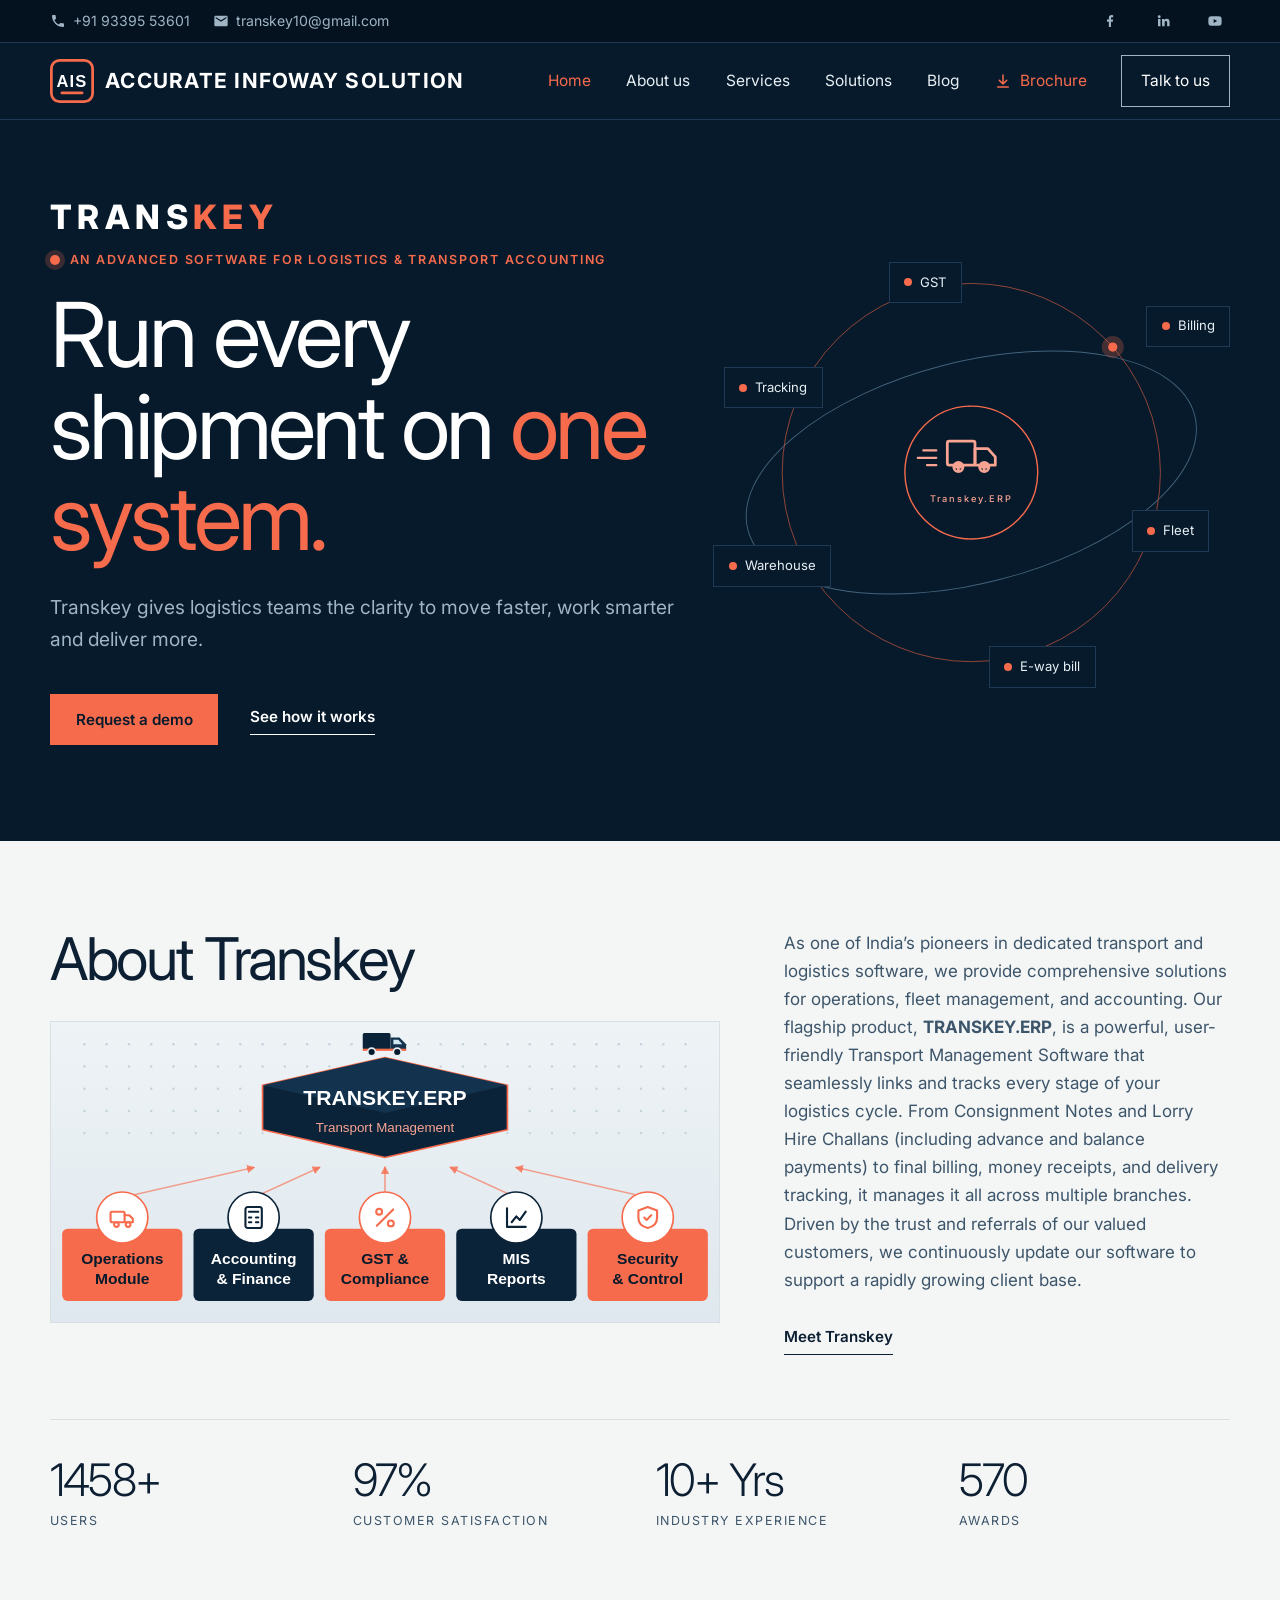
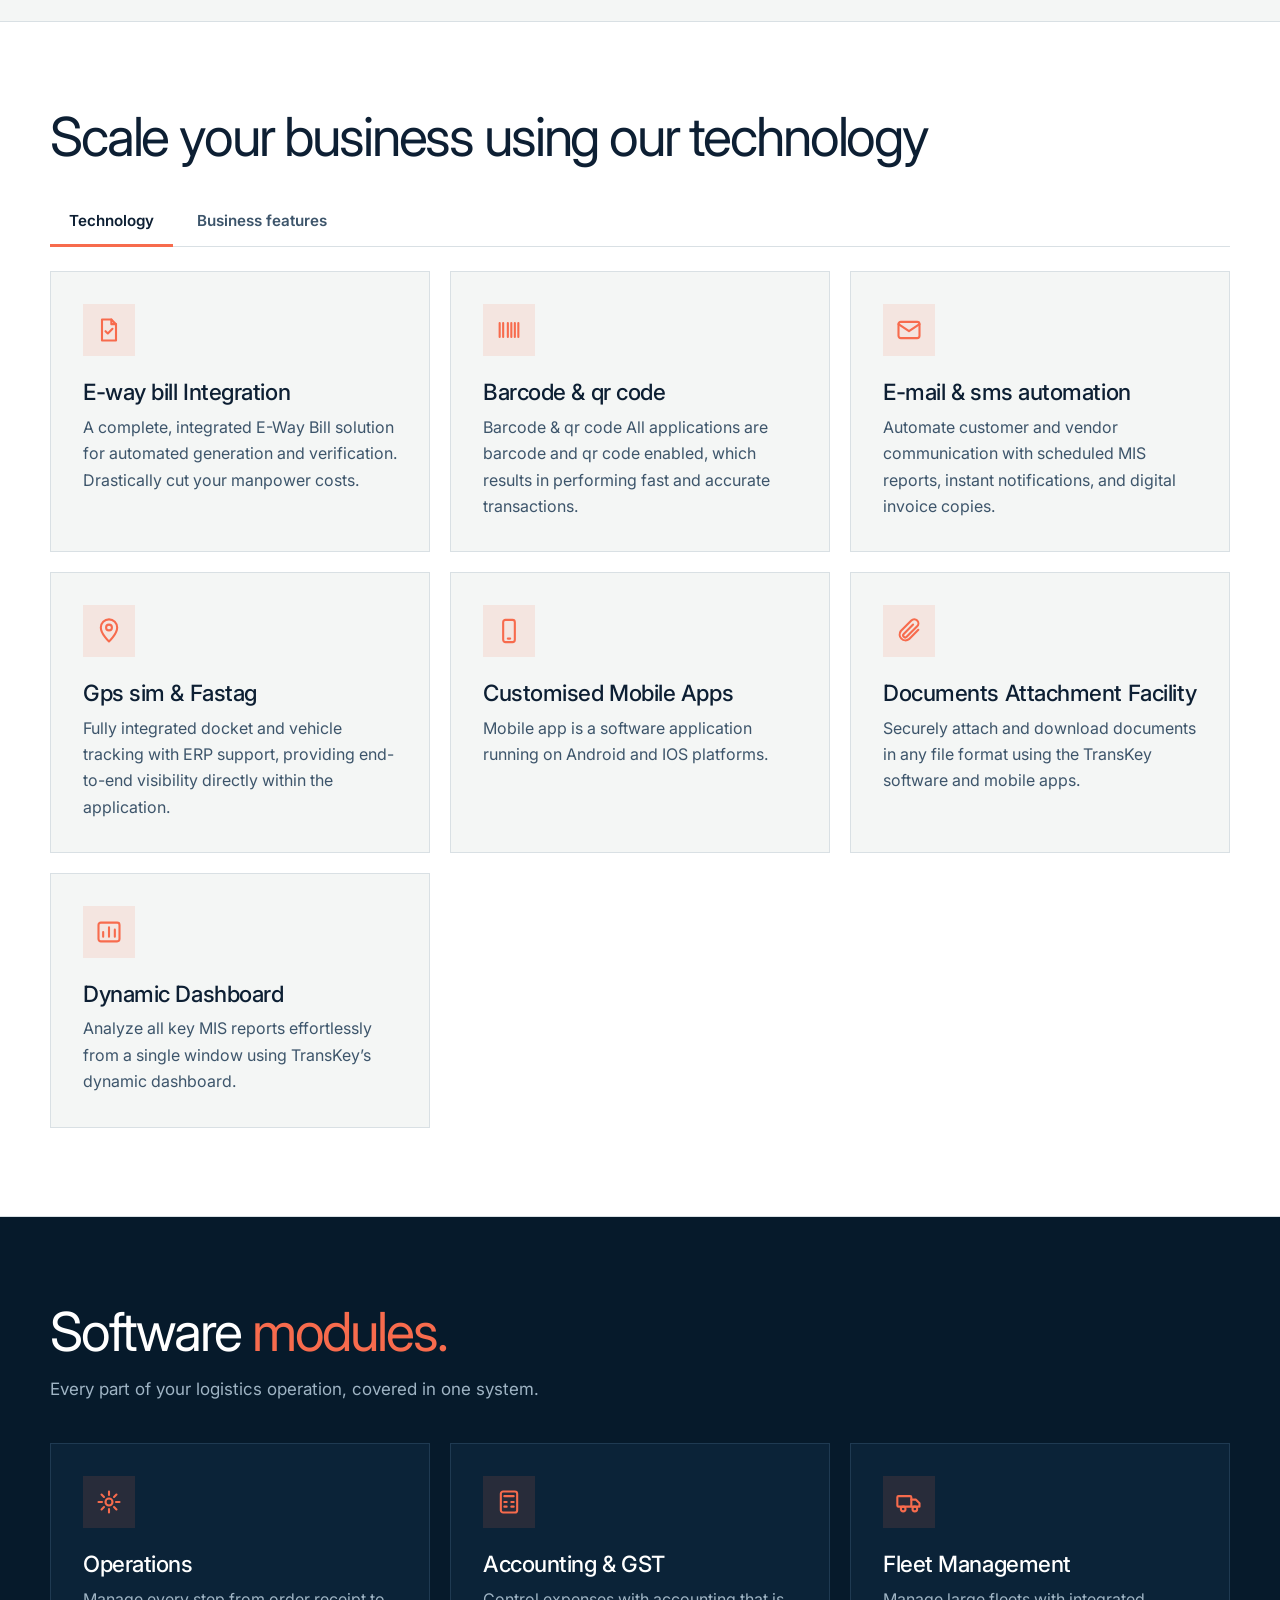
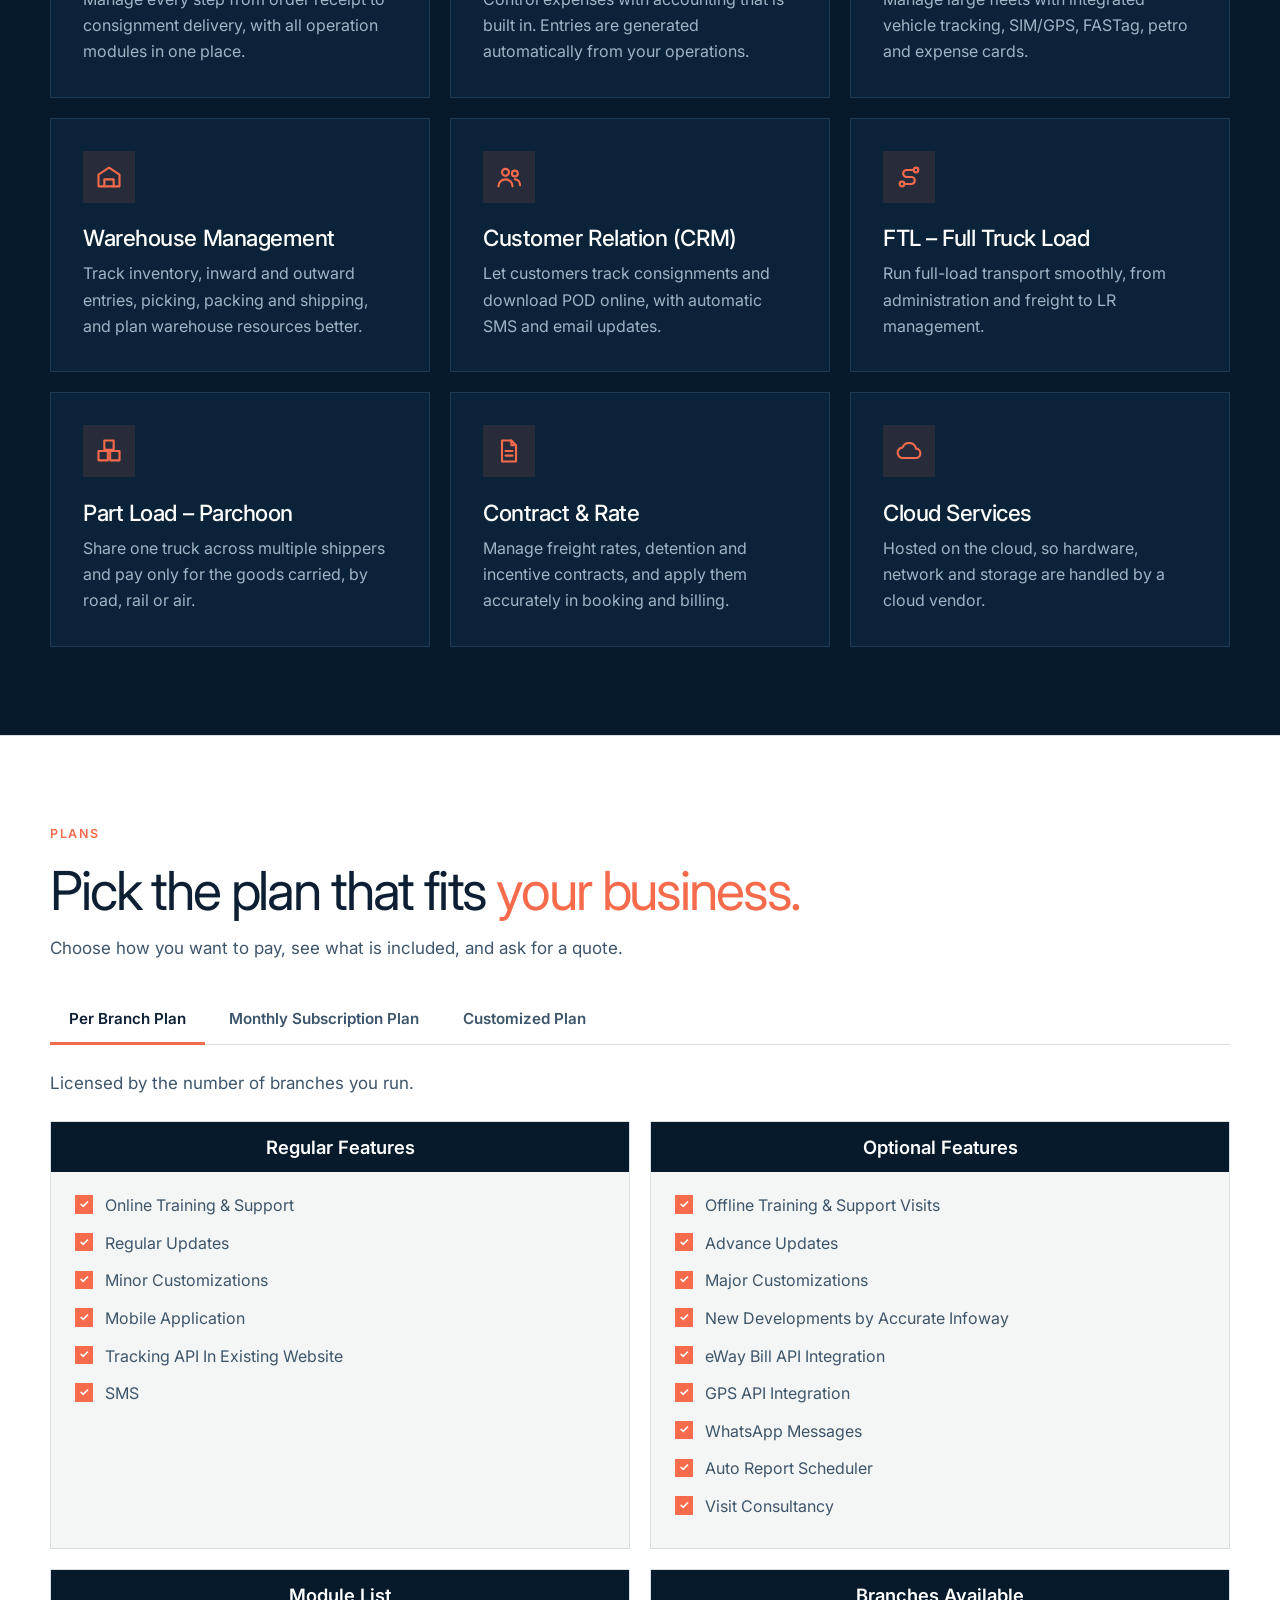
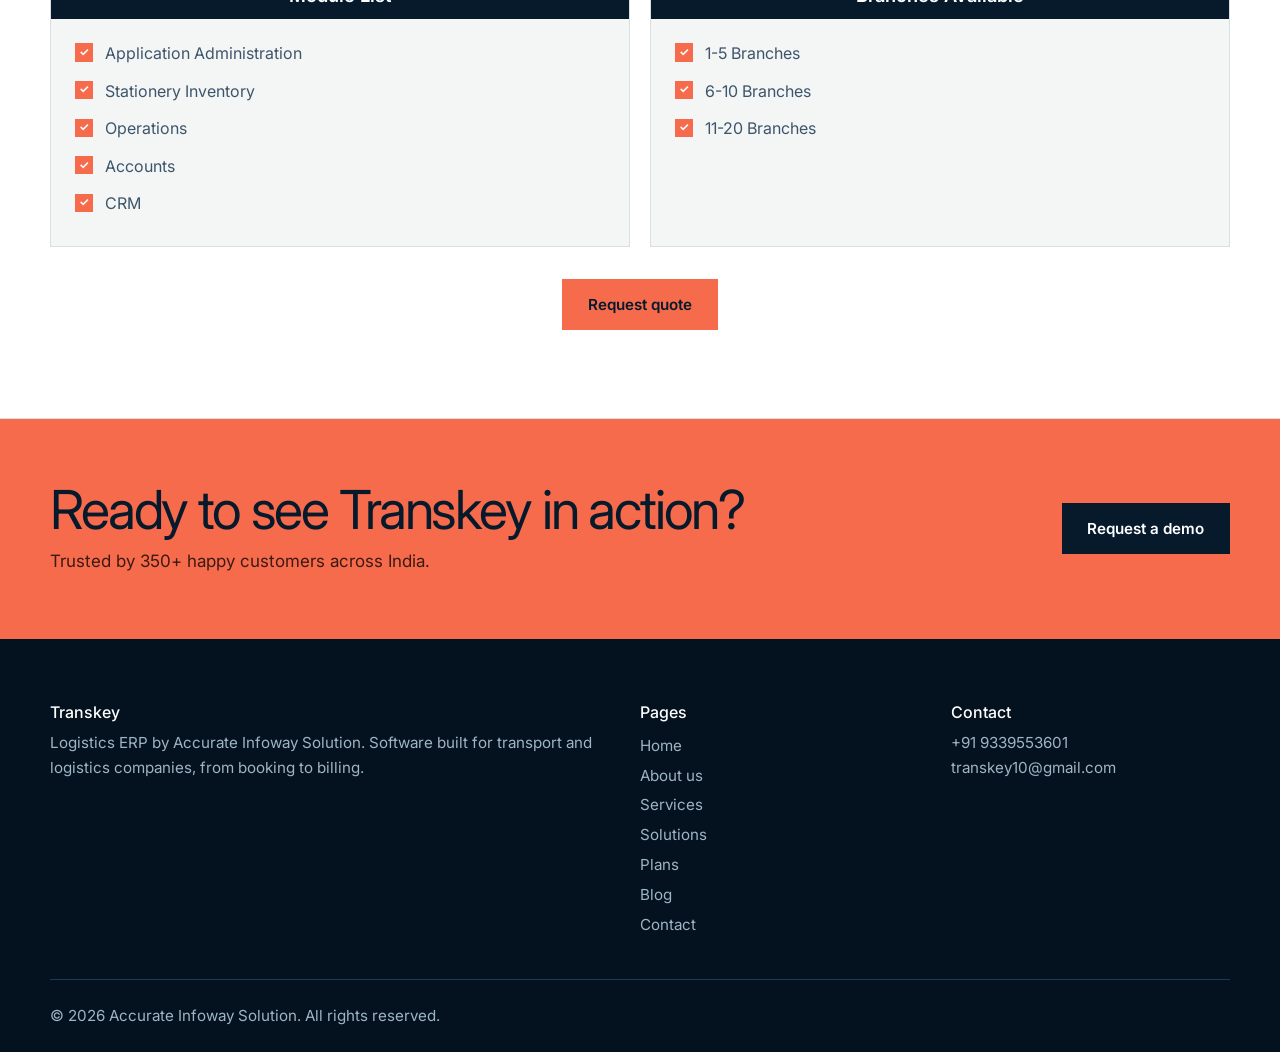
==== commit b75a7f92: "split into separate files" ====
--- a/index.html
+++ b/index.html
@@ -3,8 +3,8 @@
 <head>
 <meta charset="utf-8">
 <meta name="viewport" content="width=device-width, initial-scale=1">
-<title>Transkey | ERP for Logistics by Accurate Infoway Solution</title>
-<meta name="description" content="Transkey is a logistics ERP by Accurate Infoway Solution.">
+<title>Transkey | Transport &amp; Logistics ERP Software by Accurate Infoway Solution</title>
+<meta name="description" content="Transkey is a transport management and logistics ERP from Accurate Infoway Solution, Kolkata. Booking, billing, GST, e-way bill and fleet in one system.">
 <link rel="preconnect" href="https://fonts.googleapis.com">
 <link rel="preconnect" href="https://fonts.gstatic.com" crossorigin>
 <link href="https://fonts.googleapis.com/css2?family=Inter:wght@300;400;500;600;700&display=swap" rel="stylesheet">
@@ -62,17 +62,17 @@
 
 <header>
   <div class="wrap bar">
-    <a class="logo" href="#home" aria-label="Transkey home"><svg class="logo-mark" viewBox="0 0 48 48" aria-hidden="true"><rect x="1.5" y="1.5" width="45" height="45" rx="9" fill="none" stroke="#f76b4d" stroke-width="3"/><text x="24" y="30" text-anchor="middle" font-family="Arial Black, Arial, sans-serif" font-weight="900" font-size="18" fill="#fff">AIS</text><path d="M13 37h22" stroke="#f76b4d" stroke-width="3" stroke-linecap="round"/></svg><span>Accurate Infoway Solution</span></a>
+    <a class="logo" href="index.html" aria-label="Transkey home"><svg class="logo-mark" viewBox="0 0 48 48" aria-hidden="true"><rect x="1.5" y="1.5" width="45" height="45" rx="9" fill="none" stroke="#f76b4d" stroke-width="3"/><text x="24" y="30" text-anchor="middle" font-family="Arial Black, Arial, sans-serif" font-weight="900" font-size="18" fill="#fff">AIS</text><path d="M13 37h22" stroke="#f76b4d" stroke-width="3" stroke-linecap="round"/></svg><span>Accurate Infoway Solution</span></a>
     <button class="menu-btn" id="menuBtn" aria-expanded="false" aria-controls="nav" aria-label="Menu"><span class="bars"><i></i><i></i><i></i></span></button>
     <nav id="nav" aria-label="Main">
       <ul>
-        <li><a href="#home" data-link="home">Home</a></li>
-        <li><a href="#about" data-link="about">About us</a></li>
-        <li><a href="#services" data-link="services">Services</a></li>
-        <li><a href="#solutions" data-link="solutions">Solutions</a></li>
-        <li><a href="#blog" data-link="blog">Blog</a></li>
+        <li><a class="active" href="index.html">Home</a></li>
+        <li><a href="about.html">About us</a></li>
+        <li><a href="services.html">Services</a></li>
+        <li><a href="solutions.html">Solutions</a></li>
+        <li><a href="blog.html">Blog</a></li>
         <li><a class="brochure" href="transkey-brochure.pdf" download><svg class="ico-s" aria-hidden="true"><use href="#i-download"/></svg>Brochure</a></li>
-        <li><a class="talk" href="#contact" data-link="contact">Talk to us</a></li>
+        <li><a class="talk" href="contact.html">Talk to us</a></li>
       </ul>
     </nav>
   </div>
@@ -80,8 +80,7 @@
 
 <main>
 
-<!-- HOME -->
-<div class="page" id="home">
+<div class="page show" id="home">
   <section class="hero">
     <div class="wrap">
       <div>
@@ -90,8 +89,8 @@
         <h1>Run every shipment on <em>one system.</em></h1>
         <p>Transkey gives logistics teams the clarity to move faster, work smarter and deliver more.</p>
         <div class="actions">
-          <a class="btn" href="#contact">Request a demo</a>
-          <a class="link" href="#services">See how it works</a>
+          <a class="btn" href="contact.html">Request a demo</a>
+          <a class="link" href="services.html">See how it works</a>
         </div>
       </div>
       <div class="orbit" aria-hidden="true">
@@ -133,7 +132,7 @@
         </div>
         <div>
           <p>As one of India’s pioneers in dedicated transport and logistics software, we provide comprehensive solutions for operations, fleet management, and accounting. Our flagship product, <b>TRANSKEY.ERP</b>, is a powerful, user-friendly Transport Management Software that seamlessly links and tracks every stage of your logistics cycle. From Consignment Notes and Lorry Hire Challans (including advance and balance payments) to final billing, money receipts, and delivery tracking, it manages it all across multiple branches. Driven by the trust and referrals of our valued customers, we continuously update our software to support a rapidly growing client base.</p><br>
-          <a class="link" href="#about">Meet Transkey</a>
+          <a class="link" href="about.html">Meet Transkey</a>
         </div>
       </div>
       <picture class="about-pic below">
@@ -168,7 +167,7 @@
         <article class="item"><svg class="ico" aria-hidden="true"><use href="#i-dash"/></svg><h3>Dynamic Dashboard</h3><p>Analyze all key MIS reports effortlessly from a single window using TransKey’s dynamic dashboard.</p></article>
       </div>
       <div class="grid g3" id="highlightGrid" style="margin-top:0" hidden></div>
-      <p id="bizLink" style="margin-top:2rem" hidden>Select any card for full details. <a class="link" href="#solutions">See the full feature list</a></p>
+      <p id="bizLink" style="margin-top:2rem" hidden>Select any card for full details. <a class="link" href="solutions.html">See the full feature list</a></p>
     </div>
   </section>
 
@@ -283,342 +282,19 @@
 
 </div>
 
-<!-- ABOUT -->
-<div class="page" id="about">
-  <div class="page-head"><div class="wrap"><div class="eyebrow">About us</div><h1>Accurate by name. <em>Accurate by design.</em></h1><p>Accurate Infoway Solution<br>Complete ERP solution For Logistics & Transport Industry</p></div></div>
-  <section class="section">
-    <div class="wrap split">
-      <div><h2>Who we are</h2><p>We are among the pioneers in India to develop and implement dedicated software for the transport and logistics industry. As trailblazers in this space, we were one of the first to launch an exclusive solution integrating operations and accounting management. Over the years, we have continuously upgraded our flagship software, 'Transkey,' expanding our customer base. This growth has been driven entirely by our clients' trust and their invaluable word-of-mouth referrals.</p><br>
-        <h2>Our Story</h2>
-<p>At Accurate Infoway Solution, we are passionate about technology and dedicated to delivering innovative software solutions that empower businesses and individuals alike. Founded in 2003, we have grown from a small startup into a thriving software company with a global presence.</p>
-
-
-<h2>Our Team</h2>
-<p>Behind every line of code and every pixel on the screen is a team of talented individuals who bring their expertise and creativity to every project. Our diverse and skilled team includes software engineers, designers, project managers, and quality assurance experts, all working together to turn ideas into reality.</p>
-
-<h2>What Sets Us Apart</h2>
-<p><strong>Quality:</strong> We take pride in delivering high-quality software that exceeds our clients’ expectations.</p>
-<p><strong>Client-Centric Approach:</strong> Our clients are at the heart of everything we do. We listen, collaborate, and tailor our solutions to meet their unique needs.</p>
-<p><strong>Innovation:</strong> We thrive on innovation and continuously explore new technologies and approaches to stay at the forefront of the industry.</p>
-<p><strong>Ethical Practices:</strong> We adhere to the highest ethical standards in all our business practices, ensuring transparency and trust.</p>
-
-<h2>Our Achievements</h2>
-<p>Over the years, we’ve had the privilege of working with a diverse range of clients, from startups to Fortune 450+ companies.</p>
-</div>
-      <div class="img-ph"><img src="images/company-banner.svg" alt="Accurate Infoway Solution" style="width:100%;height:100%;"></div>
-    </div>
-    <div class="wrap grid g3">
-      <article class="item"><svg class="ico" aria-hidden="true"><use href="#i-target"/></svg><h3>Mission</h3><p>Our mission is simple yet ambitious: to develop user friendly and powerful software that transforms the way people work. We are committed to harnessing the power of technology to drive positive change in the world.</p></article>
-      <article class="item"><svg class="ico" aria-hidden="true"><use href="#i-eye"/></svg><h3>Vision</h3><p>Our vision is to be the leading software company in the transport and logistics industry, recognized for our innovative solutions and exceptional customer service.</p></article>
-      <article class="item"><svg class="ico" aria-hidden="true"><use href="#i-shield"/></svg><h3>Values</h3><p>Our core values include integrity, innovation, customer focus, and excellence in everything we do.</p></article>
-    </div>
-  </section>
-
-  <section class="section white">
-    <div class="wrap founder">
-      <img src="images/founder.jpg" alt="Mr. Ravi Kr Singh, Founder and CEO">
-      <div>
-        <div class="eyebrow">Founder / CEO</div>
-        <h2>Mr. Ravi Kr Singh</h2>
-        <p>Mr. Ravi Kr Singh is a dynamic entrepreneur whose visionary leadership has taken the company to the next level. He has dedicated most of his business life to software for the transport industry, and the result is TRANSKEY: an easy to use, attractive, highly functional and fully integrated product.</p><br>
-        <p>Thanks to our good support and service since 2003, we now have a Pan-India presence, serving small, medium and large transport companies.</p>
-      </div>
-    </div>
-  </section>
-</div>
-
-<!-- SERVICES -->
-<!-- SERVICES -->
-<div class="page" id="services">
-  <div class="page-head"><div class="wrap">
-    <div class="eyebrow">Services</div>
-    <h1>What we're <em>offering.</em></h1>
-    <p>Software, web, cloud and outsourcing services for logistics businesses.</p>
-  </div></div>
-  <section class="section">
-    <div class="wrap grid g3" style="margin-top:0">
-
-      <article class="item">
-        <img class="icon" src="images/icons/software.svg" alt="" width="56" height="56">
-        <h3>Customized Software Development</h3>
-        <p>Development of business application software is the core activity at ACCURATE INFOWAY. It offers custom application development and also specialized in building up ready to use various ERP software.</p>
-      </article>
-
-      <article class="item">
-        <img class="icon" src="images/icons/website.svg" alt="" width="56" height="56">
-        <h3>Website Design &amp; Development</h3>
-        <p>The professionals team at ACCURATE INFOWAY assets business to have an effective web presence and at the same time provide a complete portal development solution right from conceiving to SEO &amp; marketing.</p>
-      </article>
-
-      <article class="item">
-        <img class="icon" src="images/icons/logistics.svg" alt="" width="56" height="56">
-        <h3>Logistics Management ERP</h3>
-        <p>For any logistics company, operational activities are the most crucial activities. Transkey software seamlessly makes it easy to work. Have access to complete operation modules from receipt of orders from client till delivery of consignment.</p>
-      </article>
-
-      <article class="item">
-        <img class="icon" src="images/icons/outsourcing.svg" alt="" width="56" height="56">
-        <h3>Outsourcing Service</h3>
-        <p>Offshore programming, QA testing, migration projects, customer support are some of the outsourcing services rendered by ACCURATE INFOWAY. Its ultimate Offshore development and staff finger provide cost and quality benefits.</p>
-      </article>
-
-      <article class="item">
-        <img class="icon" src="images/icons/virtualization.svg" alt="" width="56" height="56">
-        <h3>Application Virtualization &amp; Remote Desktop Solution</h3>
-        <p>Any ERP or application can be integrated using the system server-based computing and advance network architecture where applications are deployed, managed, supported and executed 100%.</p>
-      </article>
-
-      <article class="item">
-        <img class="icon" src="images/icons/cloud.svg" alt="" width="56" height="56">
-        <h3>Cloud Services</h3>
-        <p>Cloud services are a subset of hosted services specifically hosted on the cloud. This means the hardware, network, storage, and composite solutions are from a cloud vendor.</p>
-      </article>
-
-    </div>
-  </section>
-
-  <section class="section dark prod" id="productive">
-    <div class="wrap">
-      <div class="prod-head">
-        <div class="eyebrow">Beyond the software</div>
-        <h2>We make your work more <em>productive.</em></h2>
-      </div>
-      <div class="prod-grid">
-        <div class="prod-col left">
-          <article class="prod-item" style="--d:0"><svg class="ico" aria-hidden="true"><use href="#i-target"/></svg><div><h3>Digital Marketing</h3><p>Reach more shippers and transporters with SEO, social media and targeted campaigns that bring in genuine enquiries.</p></div></article>
-          <article class="prod-item" style="--d:2"><svg class="ico" aria-hidden="true"><use href="#i-code"/></svg><div><h3>API Integration</h3><p>Connect Transkey with e-way bill, GPS, SMS, WhatsApp and your own website through reliable APIs.</p></div></article>
-        </div>
-        <div class="prod-center" aria-hidden="true">
-          <span class="sq sq1"></span><span class="sq sq2"></span>
-          <span class="orb"><i></i><i></i></span>
-          <img src="images/productive.png" alt="" width="420" height="420" loading="lazy">
-        </div>
-        <div class="prod-col right">
-          <article class="prod-item" style="--d:1"><svg class="ico" aria-hidden="true"><use href="#i-mobile"/></svg><div><h3>Mobile App Development</h3><p>Android and iOS apps for booking, tracking and POD, built around how your team really works on the road.</p></div></article>
-          <article class="prod-item" style="--d:3"><svg class="ico" aria-hidden="true"><use href="#i-cloud"/></svg><div><h3>Cloud Infra Solution</h3><p>Secure cloud hosting with regular backups, so every branch can work from anywhere without managing servers.</p></div></article>
-        </div>
-      </div>
-    </div>
-  </section>
-</div>
-
-<!-- SOLUTIONS -->
-<!-- SOLUTIONS -->
-<div class="page" id="solutions">
-  <div class="page-head"><div class="wrap">
-    <div class="eyebrow">Solutions</div>
-    <h1>Software built for <em>logistics.</em></h1>
-    <p>Our ERP, fleet and accounting products for transport and logistics companies.</p>
-  </div></div>
-
-  <section class="section">
-    <div class="wrap grid g3 sol-grid" style="margin-top:0">
-
-      <article class="item">
-        <img class="sol-img" src="images/icons/transkey-erp.svg" alt="Transkey ERP">
-        <div class="sol-body">
-          <h3>Transkey ERP</h3>
-          <p>We are among the pioneers in India to develop and implement software for Transport &amp; Logistics Companies. We are among the first ones to develop software that is exclusively for Transport &amp; Logistics Companies to manage Operations and accounting.</p>
-        </div>
-      </article>
-
-      <article class="item">
-        <img class="sol-img" src="images/icons/fleet-management.svg" alt="Fleet Management Software">
-        <div class="sol-body">
-          <h3>Fleet Management Software</h3>
-          <p>The Transkey fleet software is one of the best fleet management systems in India to manage and maintain a large number of fleets. The system is integrated with third party vehicle tracking/SIM/GPS system, FASTag, petro and expense cards.</p>
-        </div>
-      </article>
-
-      <article class="item">
-        <img class="sol-img" src="images/icons/accurate-erp.svg" alt="Accurate ERP">
-        <div class="sol-body">
-          <h3>Accurate ERP</h3>
-          <p>Accurate ERP is an ultimate accounting business software, which records and tracks the link between all your transactions from purchase bills, sales bills and payments as per suppliers and debtors with complete final accounting.</p>
-        </div>
-      </article>
-
-    </div>
-  </section>
-
-  <section class="section white" id="fullList">
-    <div class="wrap">
-      <div class="eyebrow">Full feature list</div>
-      <h2>Everything Transkey can do</h2>
-      <p>Choose a category and open any group to see its features.</p>
-      <p style="margin-top:1.5rem"><a class="btn" href="transkey-brochure.pdf" download>Download brochure (PDF)</a></p>
-      <div class="tabs" role="tablist" id="tabList" aria-label="Feature categories"></div>
-      <div id="tabPanel" role="tabpanel"></div>
-    </div>
-  </section>
-</div>
-
-<!-- BLOG -->
-<div class="page" id="blog">
-  <div class="page-head"><div class="wrap"><div class="eyebrow">Blog</div><h1>Insights for <em>logistics.</em></h1><p>Ideas, updates and stories from the Transkey team.</p></div></div>
-  <section class="section">
-    <div class="wrap grid g2" style="margin-top:0">
-      <a class="item post-card" href="#post-1">
-        <img src="images/blog/post-1.svg" alt="">
-        <div class="body"><small>November 11, 2023 &middot; admin</small><h3>Revolutionizing the Road: How Transport Software Is Reshaping Logistics</h3><p>How transport software is streamlining operations, improving customer experience and preparing logistics companies for the future.</p><span class="more">Read more &rarr;</span></div>
-      </a>
-      <a class="item post-card" href="#post-2">
-        <img src="images/blog/post-2.svg" alt="">
-        <div class="body"><small>September 7, 2023 &middot; admin</small><h3>Thinking Out of the Box: Modern Freight Truck Management ERP Stereotypes</h3><p>How Transkey grew from a pioneering transport software into a trusted ERP, built on customer trust and referrals.</p><span class="more">Read more &rarr;</span></div>
-      </a>
-    </div>
-  </section>
-</div>
-
-<!-- BLOG POSTS -->
-<div class="page" id="post-1" data-parent="blog">
-  <div class="page-head"><div class="wrap"><div class="eyebrow">Blog</div><h1 class="post-title">Revolutionizing the Road: How Transport Software Is Reshaping Logistics</h1><p>November 11, 2023 &middot; admin</p></div></div>
-  <section class="section">
-    <div class="wrap article">
-      <img class="post-cover" src="images/blog/post-1.svg" alt="">
-      <div class="prose">
-        <p>In logistics, staying ahead takes more than moving goods efficiently. The real edge now comes from technology, and transport software has become one of the biggest game-changers in the industry.</p>
-        <h2>1. Streamlining operations</h2>
-        <p>Good transport software brings route planning, vehicle tracking and inventory management into one system. Teams can see what is moving, where, and at what cost, so they can cut empty runs, avoid delays and bring down day-to-day operating expenses.</p>
-        <h2>2. A better customer experience</h2>
-        <p>Customers want to know where their consignment is. Real-time tracking, automatic SMS and email updates and quick access to documents such as POD keep them informed without a phone call. Satisfied customers stay, and they refer others.</p>
-        <h2>3. Supporting sustainability</h2>
-        <p>Better route planning, less idle time and fewer unnecessary trips mean lower fuel consumption. Beyond saving money, this helps logistics companies reduce their environmental footprint.</p>
-        <h2>4. Staying compliant</h2>
-        <p>Rules and documentation requirements keep changing, from e-way bills and GST to driver and vehicle records. Software that keeps accurate records, attaches documents to each consignment and generates statutory documents automatically makes compliance far easier.</p>
-        <h2>5. The future of transport software</h2>
-        <p>Artificial intelligence, machine learning and the Internet of Things are already finding their way into transport software, from smarter route suggestions to sensor-based vehicle monitoring. Companies that adopt these advances early will have a clear advantage.</p>
-        <h2>Conclusion</h2>
-        <p>As the industry evolves, transport software is no longer optional. From daily operations to customer service, sustainability and compliance, the right system helps a logistics business work smarter and grow with confidence.</p>
-      </div>
-      <p style="margin-top:2rem"><a class="link" href="#blog">&larr; Back to blog</a></p>
-    </div>
-  </section>
-</div>
-
-<div class="page" id="post-2" data-parent="blog">
-  <div class="page-head"><div class="wrap"><div class="eyebrow">Blog</div><h1 class="post-title">Thinking Out of the Box: Modern Freight Truck Management ERP Stereotypes</h1><p>September 7, 2023 &middot; admin</p></div></div>
-  <section class="section">
-    <div class="wrap article">
-      <img class="post-cover" src="images/blog/post-2.svg" alt="">
-      <div class="prose">
-        <p>We are among the pioneers in India to develop and implement software for transport and logistics companies. We were also among the first to build software exclusively for this industry, covering both operations and accounting.</p>
-        <p>Over the years we kept updating Transkey and kept growing our customer base. That growth was possible because our existing customers had faith in us and referred us to the people they know.</p>
-        <p>That trust still guides how we work: listening to transport companies, understanding how they really operate, and building software that fits their business.</p>
-      </div>
-      <p style="margin-top:2rem"><a class="link" href="#blog">&larr; Back to blog</a></p>
-    </div>
-  </section>
-</div>
-
-<!-- CONTACT -->
-<div class="page" id="contact">
-  <div class="page-head"><div class="wrap"><div class="eyebrow">Contact</div><h1>Talk to <em>us.</em></h1><p>Tell us about your operations and we will arrange a Transkey demo.</p></div></div>
-  <section class="section">
-    <div class="wrap split" style="align-items:start">
-      <div class="contact-info">
-  <h2>Accurate Infoway Solution</h2>
-
-  <p class="ci">
-    <a href="https://maps.app.goo.gl/v3zgyM8ZekLf5d53A" target="_blank" rel="noopener noreferrer"><svg viewBox="0 0 24 24" aria-hidden="true"><path d="M12 2C8.13 2 5 5.13 5 9c0 5.25 7 13 7 13s7-7.75 7-13c0-3.87-3.13-7-7-7zm0 9.5a2.5 2.5 0 0 1 0-5 2.5 2.5 0 0 1 0 5z"/></svg></a>
-    <span>17/1 Laxmi Narayan, Mukherjee Road, 2nd Floor, Room No. 6, 700006, Kolkata, West Bengal, India.</span>
-  </p>
-
-  <p class="ci">
-    <svg viewBox="0 0 24 24" aria-hidden="true"><path d="M6.62 10.79c1.44 2.83 3.76 5.14 6.59 6.59l2.2-2.2c.27-.27.67-.36 1.02-.24 1.12.37 2.33.57 3.57.57.55 0 1 .45 1 1V20c0 .55-.45 1-1 1-9.39 0-17-7.61-17-17 0-.55.45-1 1-1h3.5c.55 0 1 .45 1 1 0 1.25.2 2.45.57 3.57.11.35.03.74-.25 1.02l-2.2 2.2z"/></svg>
-    <a href="tel:+919339553601">+91 9339553601</a>
-  </p>
-
-  <p class="ci">
-    <svg viewBox="0 0 24 24" aria-hidden="true"><path d="M20 4H4c-1.1 0-2 .9-2 2v12c0 1.1.9 2 2 2h16c1.1 0 2-.9 2-2V6c0-1.1-.9-2-2-2zm0 4l-8 5-8-5V6l8 5 8-5v2z"/></svg>
-    <a href="mailto:transkey10@gmail.com">transkey10@gmail.com</a>
-  </p>
-
-  <!-- Animated help illustration -->
-  <svg class="help-art" viewBox="0 0 440 320" role="img" aria-label="A support agent with a headset, chat bubbles, a phone and an email">
-    <defs><clipPath id="hClip"><circle cx="220" cy="165" r="78"/></clipPath></defs>
-    <ellipse class="h-glow" cx="220" cy="170" rx="195" ry="135"/>
-    <circle class="h-ring" cx="220" cy="165" r="108"/>
-    <circle class="h-ring2" cx="220" cy="165" r="124"/>
-    <circle cx="220" cy="165" r="78" fill="var(--navy)"/>
-    <g clip-path="url(#hClip)">
-      <path d="M160 250c0-34 26-54 60-54s60 20 60 54z" fill="var(--coral)"/>
-      <path d="M206 196l14 16 14-16z" fill="#fff" opacity=".9"/>
-    </g>
-    <circle cx="220" cy="152" r="25" fill="#ffd9cf"/>
-    <path d="M195 128c6-10 18-14 30-12 12 2 20 10 22 22-12-2-26-8-34-18-6 6-12 8-18 8z" fill="#0b2338"/>
-    <path d="M192 150a28 28 0 0 1 56 0" fill="none" stroke="#fff" stroke-width="5" stroke-linecap="round"/>
-    <rect x="186" y="146" width="11" height="22" rx="5.500" fill="var(--coral)"/>
-    <rect x="243" y="146" width="11" height="22" rx="5.500" fill="var(--coral)"/>
-    <path d="M249 166c0 14-12 20-26 20" fill="none" stroke="#fff" stroke-width="3.500" stroke-linecap="round"/>
-    <circle cx="222" cy="186" r="4.500" fill="var(--coral)"/>
-    <circle cx="214" cy="153" r="2.200" fill="var(--navy)"/><circle cx="228" cy="153" r="2.200" fill="var(--navy)"/>
-    <path d="M214 162q7 6 14 0" fill="none" stroke="var(--navy)" stroke-width="2" stroke-linecap="round"/>
-    <path class="wave w1" d="M262 140q9 10 0 20"/><path class="wave w2" d="M270 132q15 18 0 36"/>
-
-    <!-- typing bubble -->
-    <g transform="translate(22 52)"><g class="fl">
-      <rect width="112" height="50" rx="16" fill="var(--navy)"/>
-      <path d="M22 50l-8 14 22-14z" fill="var(--navy)"/>
-      <circle class="td" cx="38" cy="25" r="5" fill="#fff"/><circle class="td d2" cx="56" cy="25" r="5" fill="#fff"/><circle class="td d3" cx="74" cy="25" r="5" fill="#fff"/>
-    </g></g>
-
-    <!-- sent bubble -->
-    <g transform="translate(312 40)"><g class="fl f2"><g class="pop">
-      <rect width="104" height="50" rx="16" fill="var(--coral)"/>
-      <path d="M82 50l10 14-26-14z" fill="var(--coral)"/>
-      <path d="M22 26l8 8 14-16" fill="none" stroke="#fff" stroke-width="4" stroke-linecap="round" stroke-linejoin="round"/>
-      <rect x="54" y="20" width="36" height="5" rx="2.500" fill="#fff" opacity=".85"/><rect x="54" y="30" width="24" height="5" rx="2.500" fill="#fff" opacity=".6"/>
-    </g></g></g>
-
-    <!-- envelope -->
-    <g transform="translate(34 218)"><g class="fl f3">
-      <rect width="66" height="46" rx="6" fill="#fff" stroke="var(--navy)" stroke-width="3"/>
-      <path d="M4 8l29 22 29-22" fill="none" stroke="var(--coral)" stroke-width="3.500" stroke-linecap="round" stroke-linejoin="round"/>
-    </g></g>
-
-    <!-- phone -->
-    <g transform="translate(340 206)"><g class="ring-phone">
-      <rect width="42" height="70" rx="9" fill="#fff" stroke="var(--navy)" stroke-width="3"/>
-      <rect x="6" y="9" width="30" height="42" rx="3" fill="#e4ebef"/>
-      <circle cx="21" cy="60" r="3" fill="var(--coral)"/>
-      <path d="M15 22h12M15 30h12M15 38h7" stroke="var(--navy)" stroke-width="3" stroke-linecap="round"/>
-    </g></g>
-    <g class="sparks"><circle cx="318" cy="200" r="3"/><circle cx="392" cy="196" r="3"/><circle cx="404" cy="290" r="3"/><circle cx="120" cy="140" r="3"/></g>
-  </svg>
-</div>
-      <form id="contactForm" novalidate>
-        <div class="row">
-          <div class="field"><label for="name">Your name</label><input id="name" name="name" autocomplete="name" required><span class="err">Enter your name.</span></div>
-          <div class="field"><label for="company">Company name</label><input id="company" name="company" autocomplete="organization" required><span class="err">Enter your company name.</span></div>
-        </div>
-        <div class="row">
-          <div class="field"><label for="mobile">Mobile number</label><input id="mobile" name="mobile" type="tel" inputmode="tel" autocomplete="tel" placeholder="10-digit number" required><span class="err">Enter a valid 10-digit mobile number.</span></div>
-          <div class="field"><label for="email">Email</label><input id="email" name="email" type="email" autocomplete="email" required><span class="err">Enter a valid email address.</span></div>
-        </div>
-        <div class="field"><label for="message">Message</label><textarea id="message" name="message"></textarea></div>
-        <input type="checkbox" name="botcheck" class="hp" tabindex="-1" autocomplete="off" aria-hidden="true">
-<button class="btn" type="submit">Send enquiry</button>
-<div class="ok fail" id="fail" role="alert"></div>
-<div class="ok" id="ok" role="status">Thank you. We have received your enquiry and will call you soon.</div>
-      </form>
-    </div>
-  </section>
-</div>
-
 </main>
 
 <section class="cta" id="cta">
   <div class="wrap">
     <div><h2>Ready to see Transkey in action?</h2><p>Trusted by 350+ happy customers across India.</p></div>
-    <a class="btn" href="#contact">Request a demo</a>
+    <a class="btn" href="contact.html">Request a demo</a>
   </div>
 </section>
 
 <footer>
   <div class="wrap cols">
     <div><h3>Transkey</h3><p>Logistics ERP by Accurate Infoway Solution. Software built for transport and logistics companies, from booking to billing.</p></div>
-    <div><h3>Pages</h3><a href="#home">Home</a><a href="#about">About us</a><a href="#services">Services</a><a href="#solutions">Solutions</a><a href="#plans">Plans</a><a href="#blog">Blog</a><a href="#contact">Contact</a></div>
+    <div><h3>Pages</h3><a href="index.html">Home</a><a href="about.html">About us</a><a href="services.html">Services</a><a href="solutions.html">Solutions</a><a href="index.html#plans">Plans</a><a href="blog.html">Blog</a><a href="contact.html">Contact</a></div>
     <div><h3>Contact</h3><p>+91 9339553601</p><p>transkey10@gmail.com</p></div>
   </div>
   <div class="wrap copy">&copy; <span id="yr"></span> Accurate Infoway Solution. All rights reserved.</div>
@@ -633,4 +309,3 @@
 <script src="script.js"></script>
 </body>
 </html>
-<!-- <svg class="logo-mark" viewBox="0 0 48 48" aria-hidden="true"><rect x="1.5" y="1.5" width="45" height="45" rx="9" fill="none" stroke="#f76b4d" stroke-width="3"/><text x="24" y="30" text-anchor="middle" font-family="Arial Black, Arial, sans-serif" font-weight="900" font-size="18" fill="#fff">AIS</text><path d="M13 37h22" stroke="#f76b4d" stroke-width="3" stroke-linecap="round"/></svg> -->
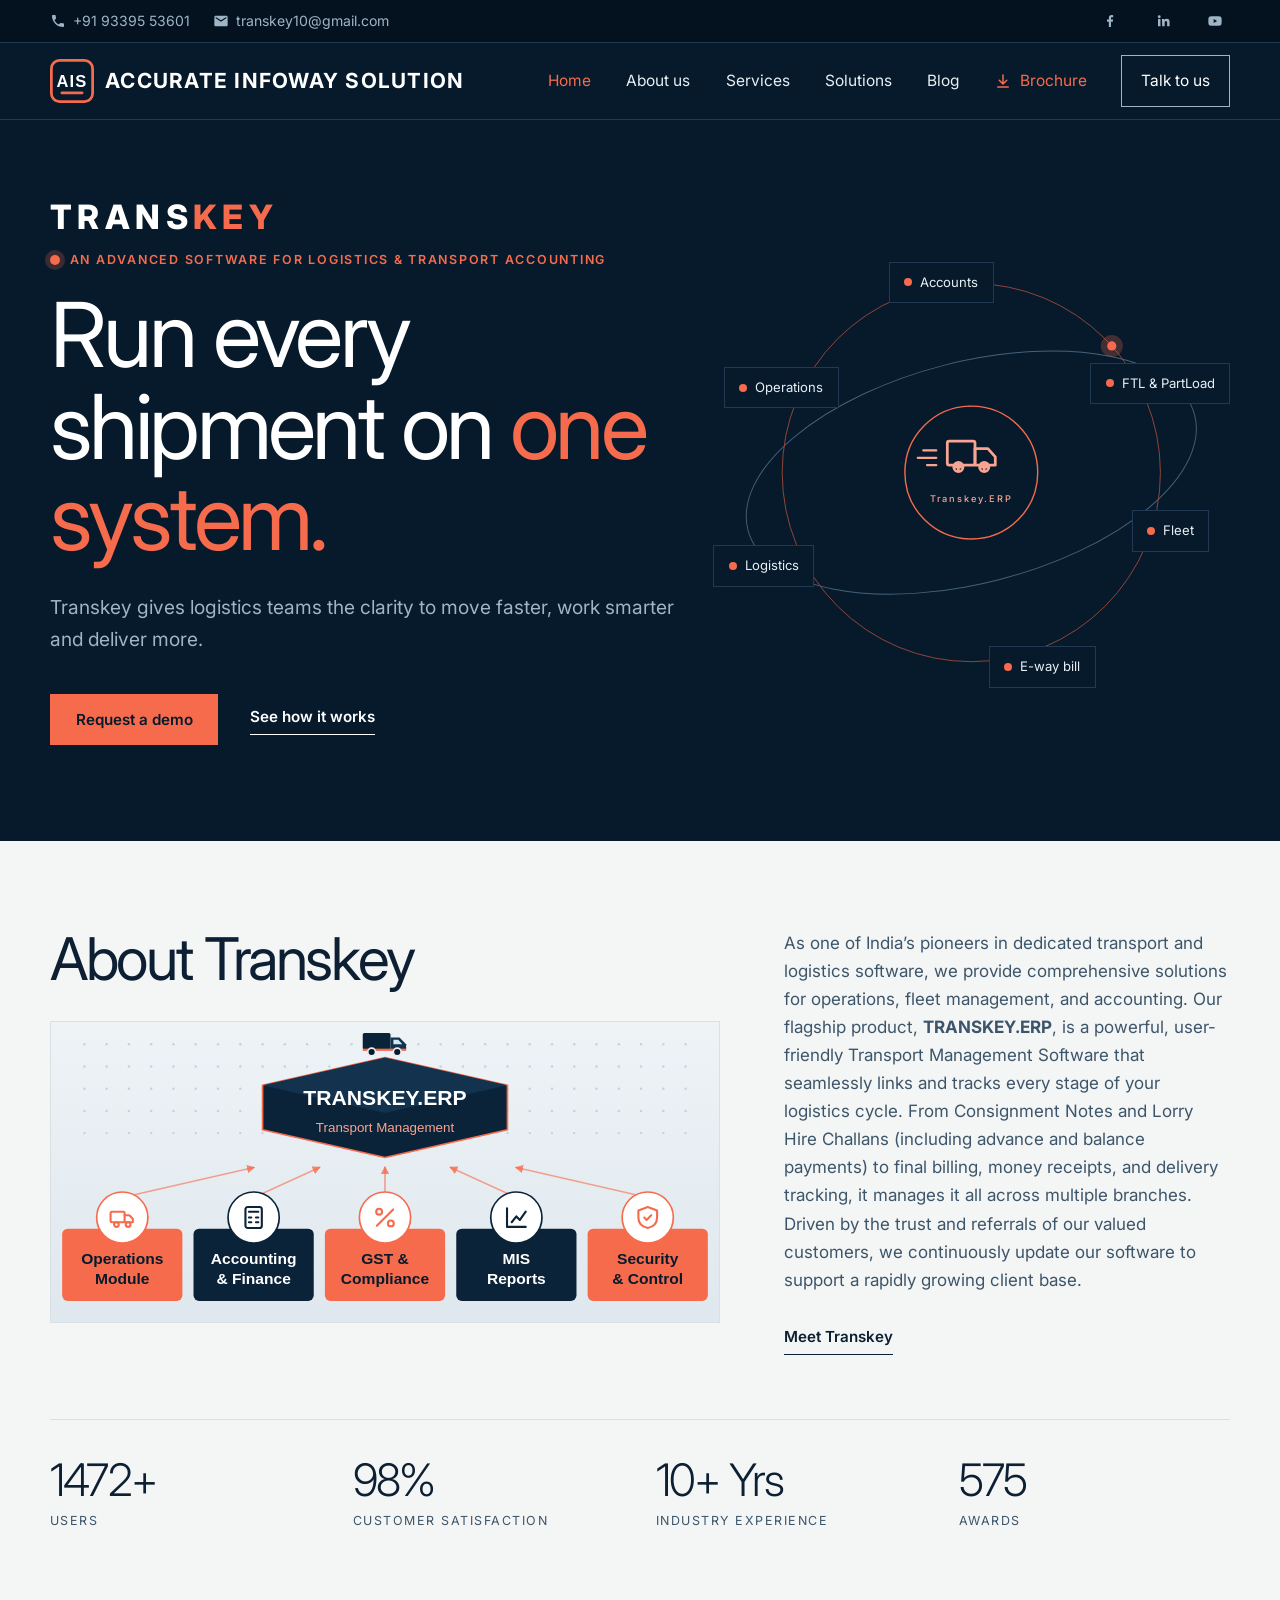
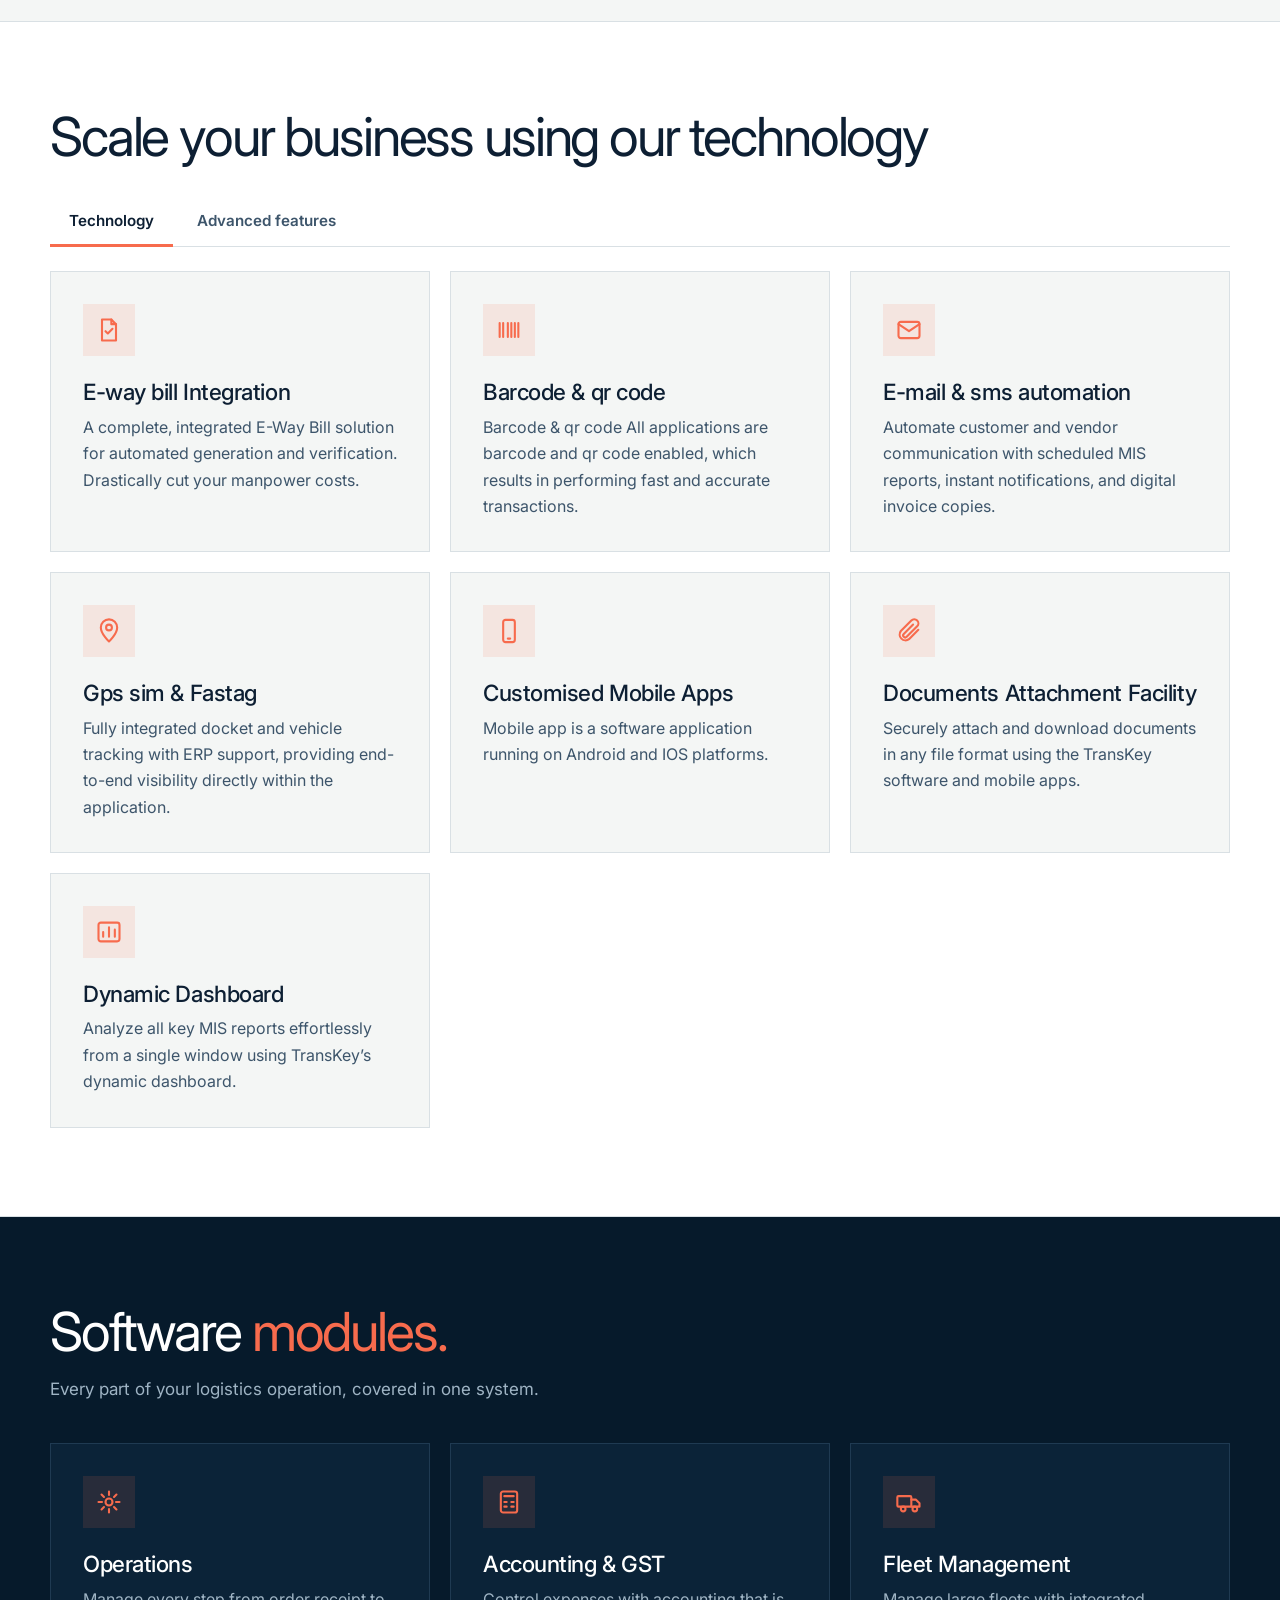
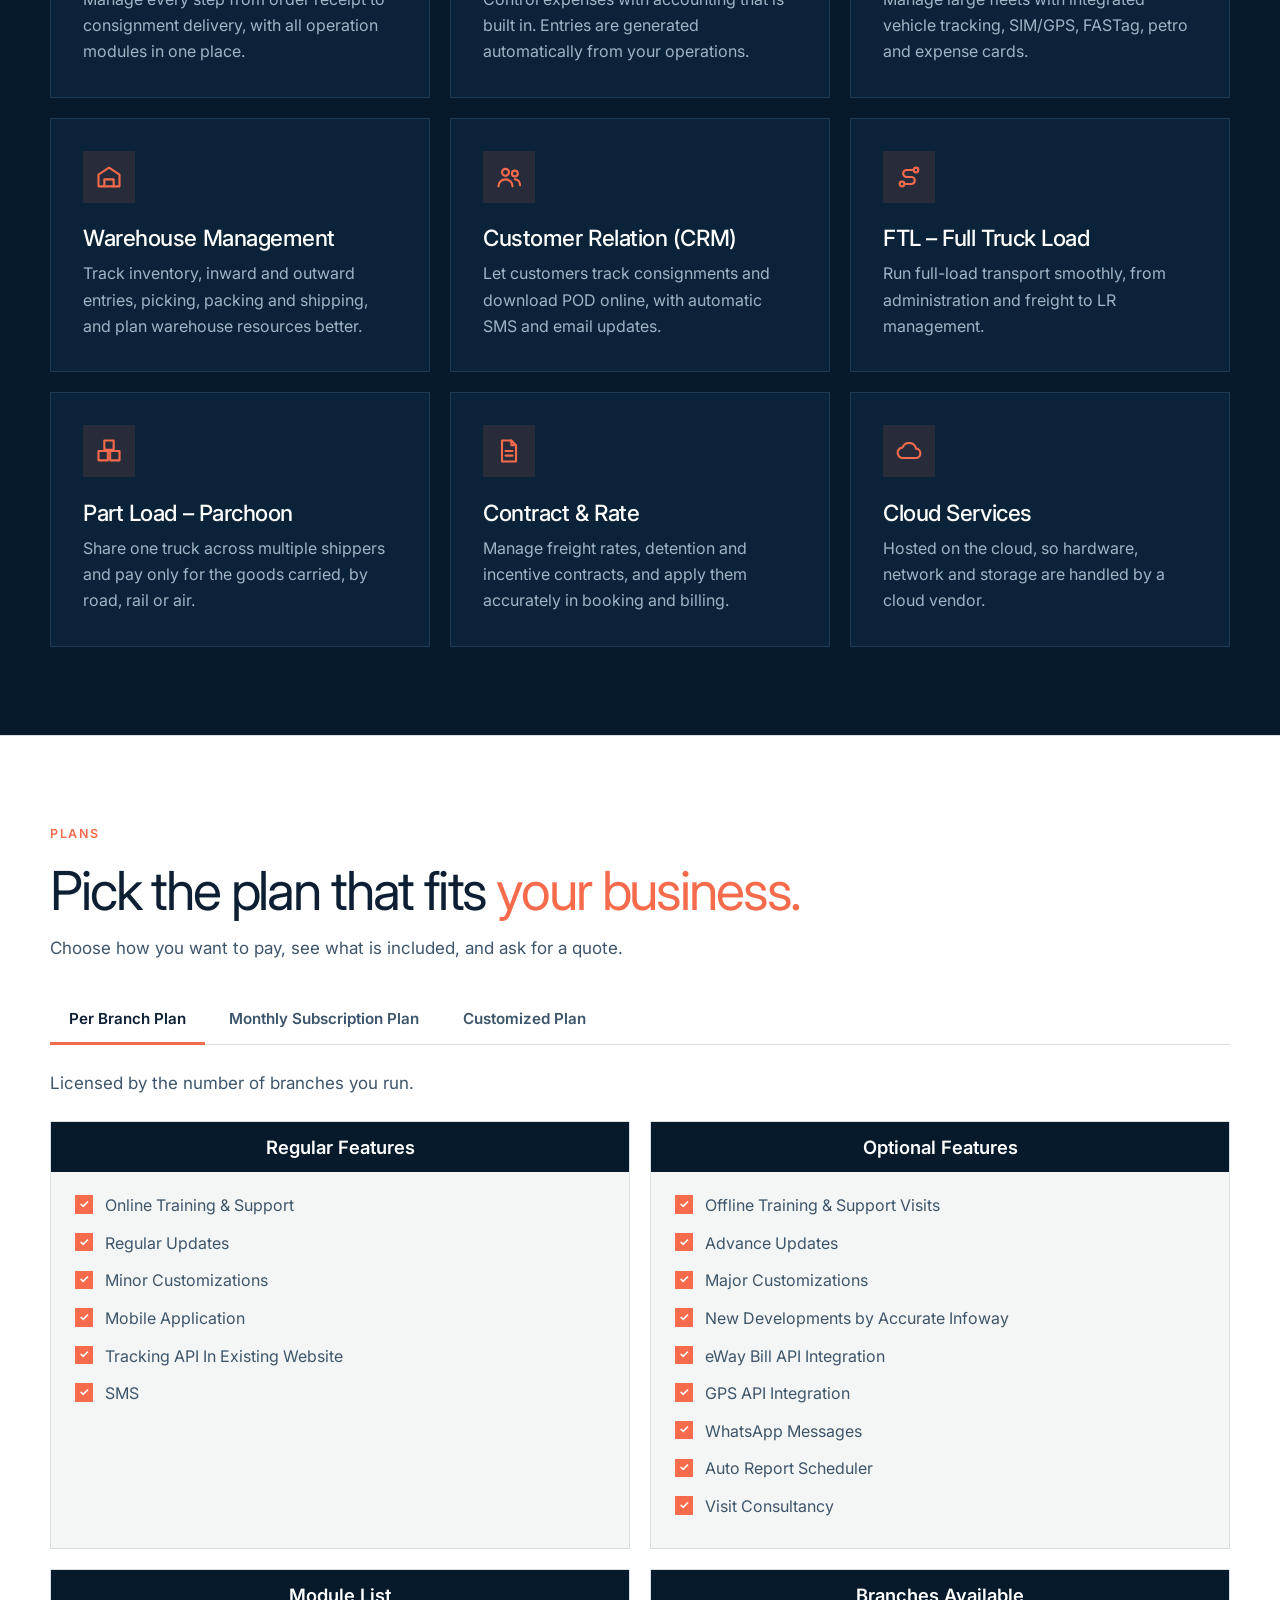
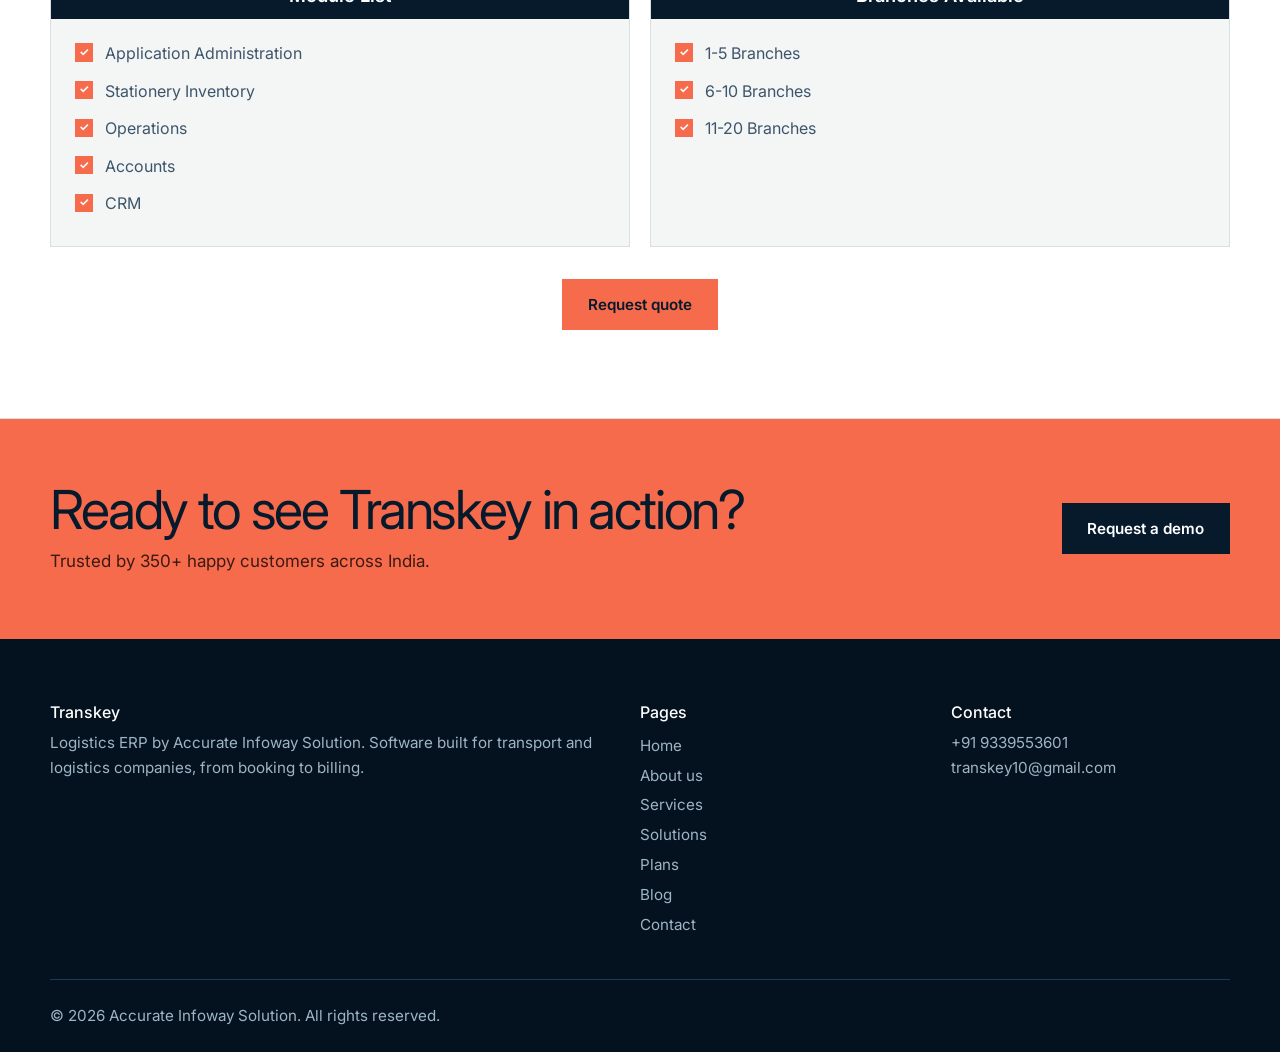
==== commit 39de834d: "frontend changes" ====
--- a/index.html
+++ b/index.html
@@ -114,8 +114,8 @@
           </g>
           <text x="280" y="270" text-anchor="middle">Transkey.ERP</text>
         </svg>
-        <span class="chip a">Tracking</span><span class="chip b">Billing</span><span class="chip c">Fleet</span>
-        <span class="chip d">Warehouse</span><span class="chip e">GST</span><span class="chip f">E-way bill</span>
+        <span class="chip a">Operations</span><span class="chip b">FTL & PartLoad</span><span class="chip c">Fleet</span>
+        <span class="chip d">Logistics</span><span class="chip e">Accounts </span><span class="chip f">E-way bill</span>
       </div>
     </div>
   </section>
@@ -154,7 +154,7 @@
       <h2>Scale your business using our technology</h2>
       <div class="tabs" id="homeTabs" role="tablist" aria-label="Feature categories">
         <button type="button" class="tab" role="tab" data-t="tech" aria-selected="true">Technology</button>
-        <button type="button" class="tab" role="tab" data-t="biz" aria-selected="false">Business features</button>
+        <button type="button" class="tab" role="tab" data-t="biz" aria-selected="false">Advanced features</button>
       </div>
       <div class="grid g3" id="techGrid" style="margin-top:0">
         <article class="item"><svg class="ico" aria-hidden="true"><use href="#i-doc"/></svg><h3>E-way bill Integration</h3><p>A complete, integrated E-Way Bill solution for automated generation and verification. Drastically cut your manpower costs.</p></article>
--- a/style.css
+++ b/style.css
@@ -87,7 +87,7 @@
 .orbit text{font:500 10px var(--font);letter-spacing:.2em;fill:#f9a493}
 .chip{position:absolute;display:flex;align-items:center;gap:.5rem;padding:.55rem .9rem;border:1px solid var(--navy-line);background:var(--navy);font-size:.82rem;color:var(--on-dark)}
 .chip::before{content:"";width:8px;height:8px;border-radius:50%;background:var(--coral)}
-.chip.a{left:2%;top:26%}.chip.b{right:0;top:12%}.chip.c{right:4%;bottom:32%}
+.chip.a{left:2%;top:26%}.chip.b{right:0;top:25%}.chip.c{right:4%;bottom:32%}
 @keyframes spin{to{transform:rotate(360deg)}}
 
 /* ===== about intro + stats ===== */
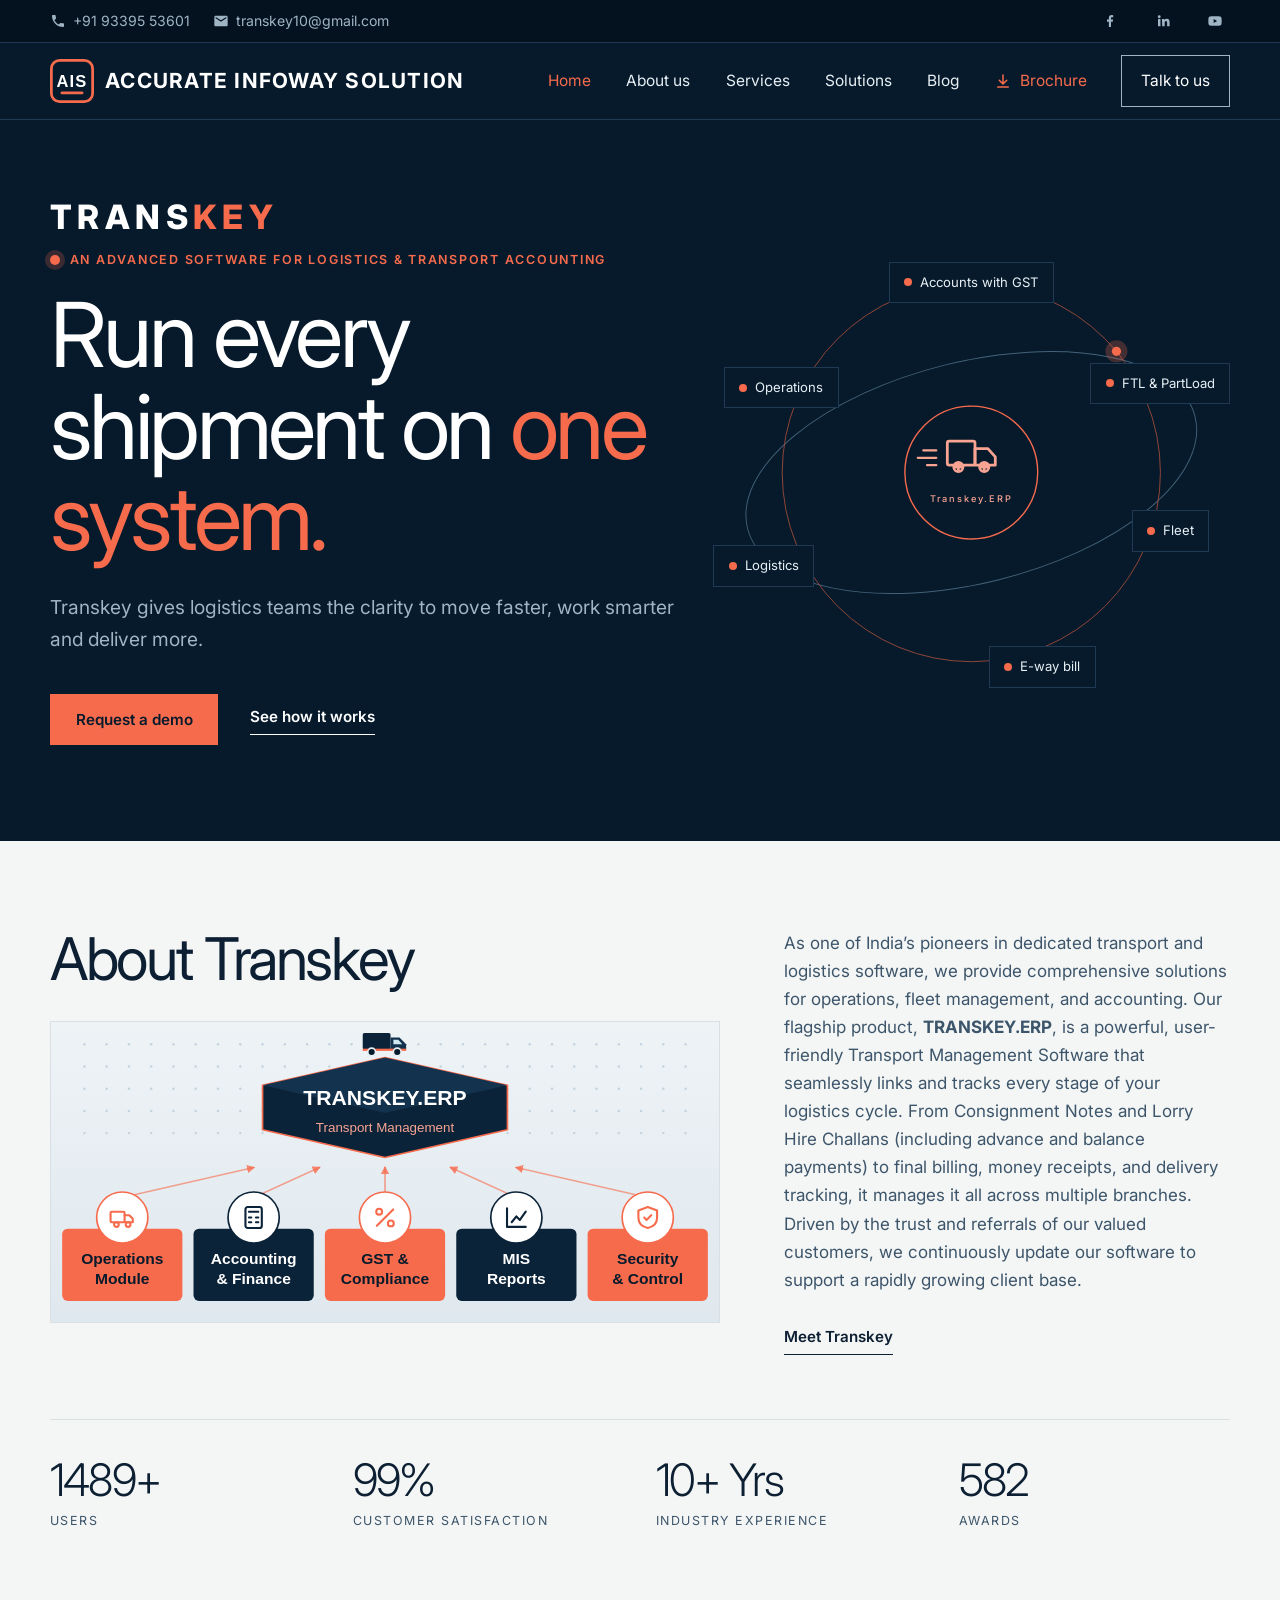
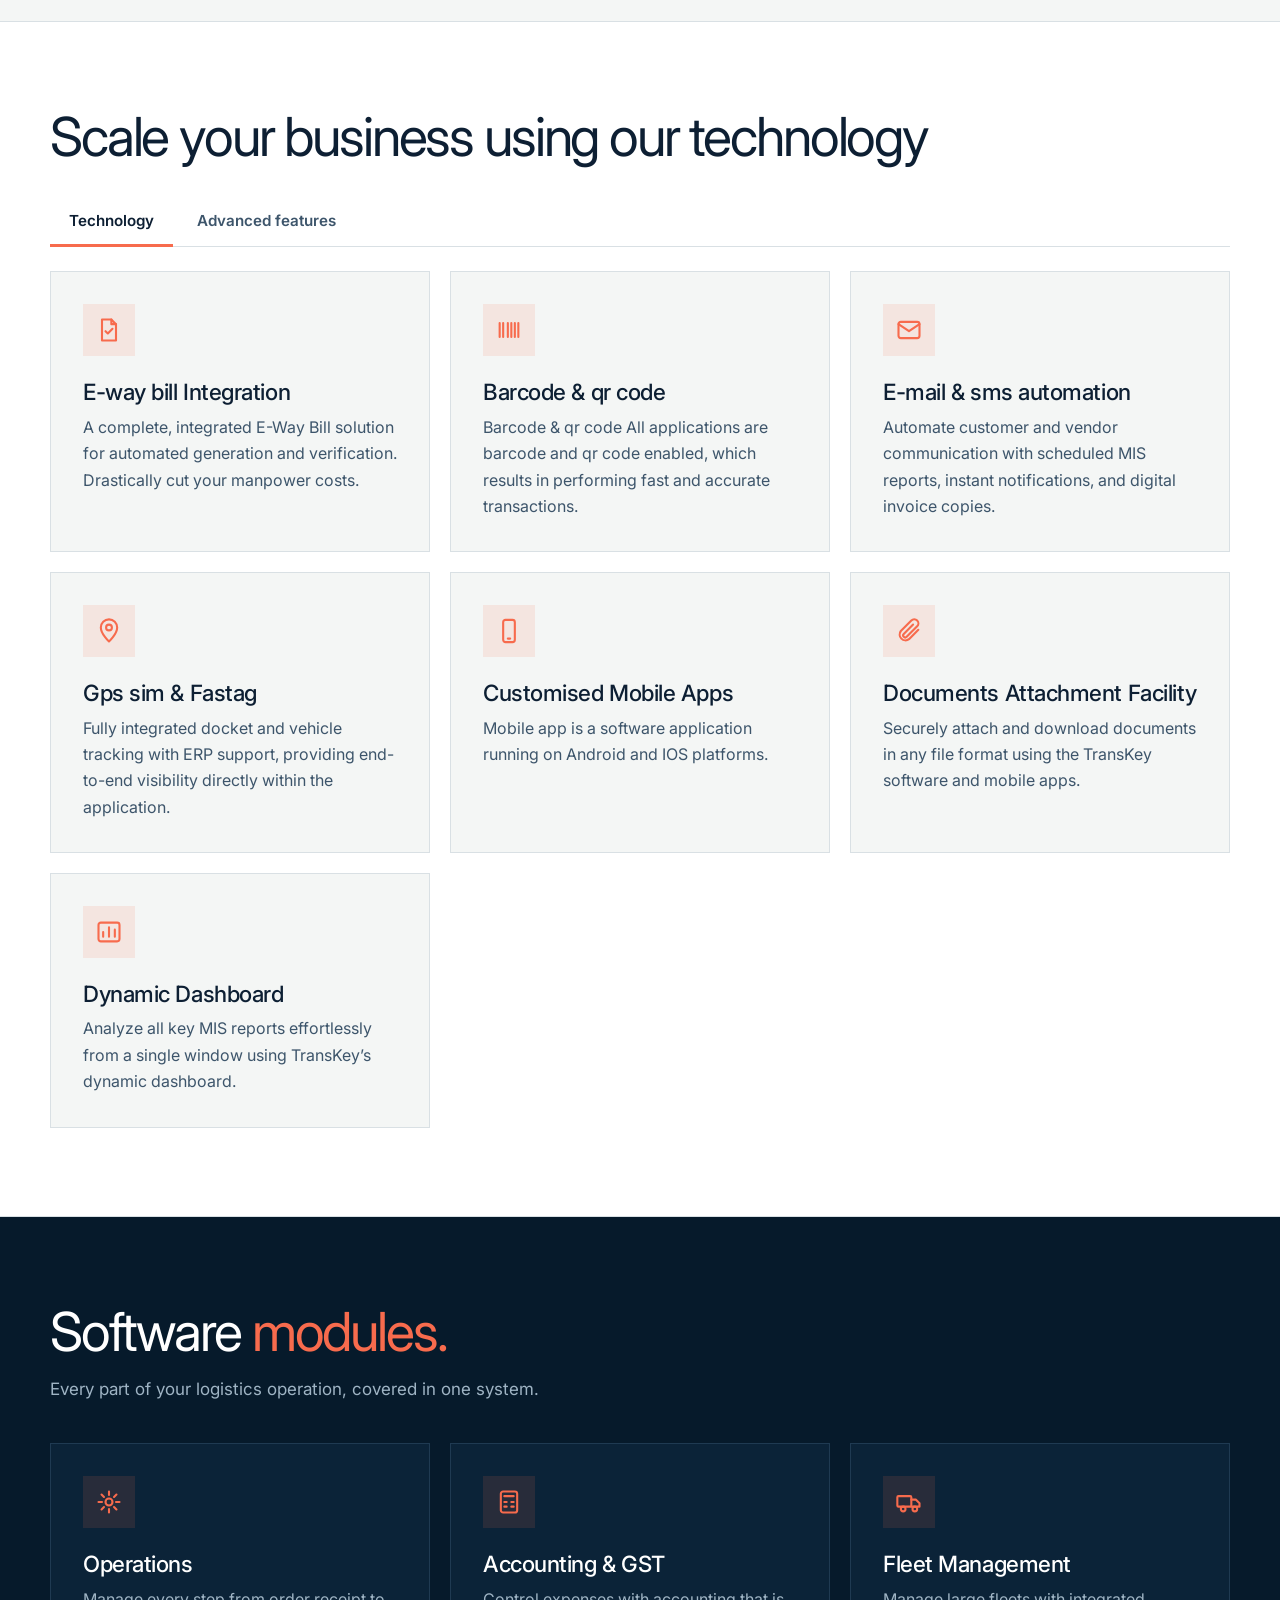
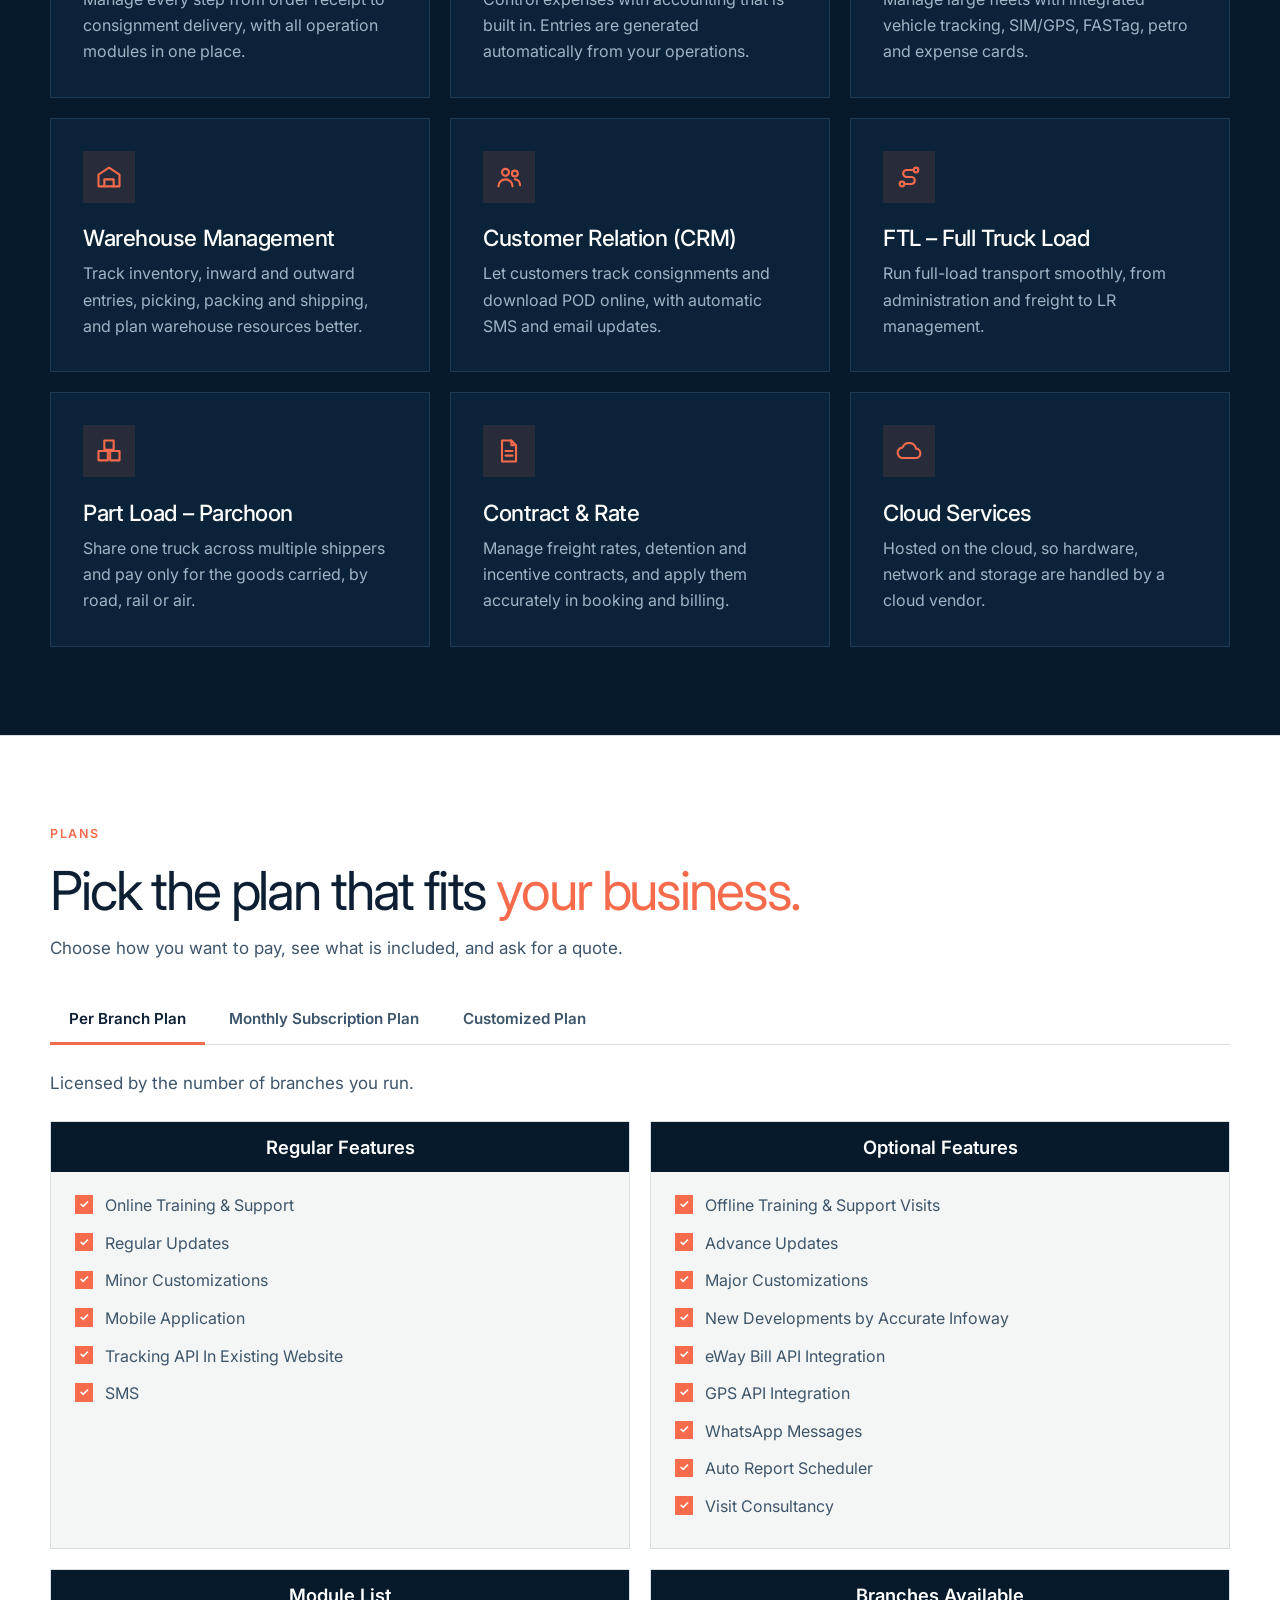
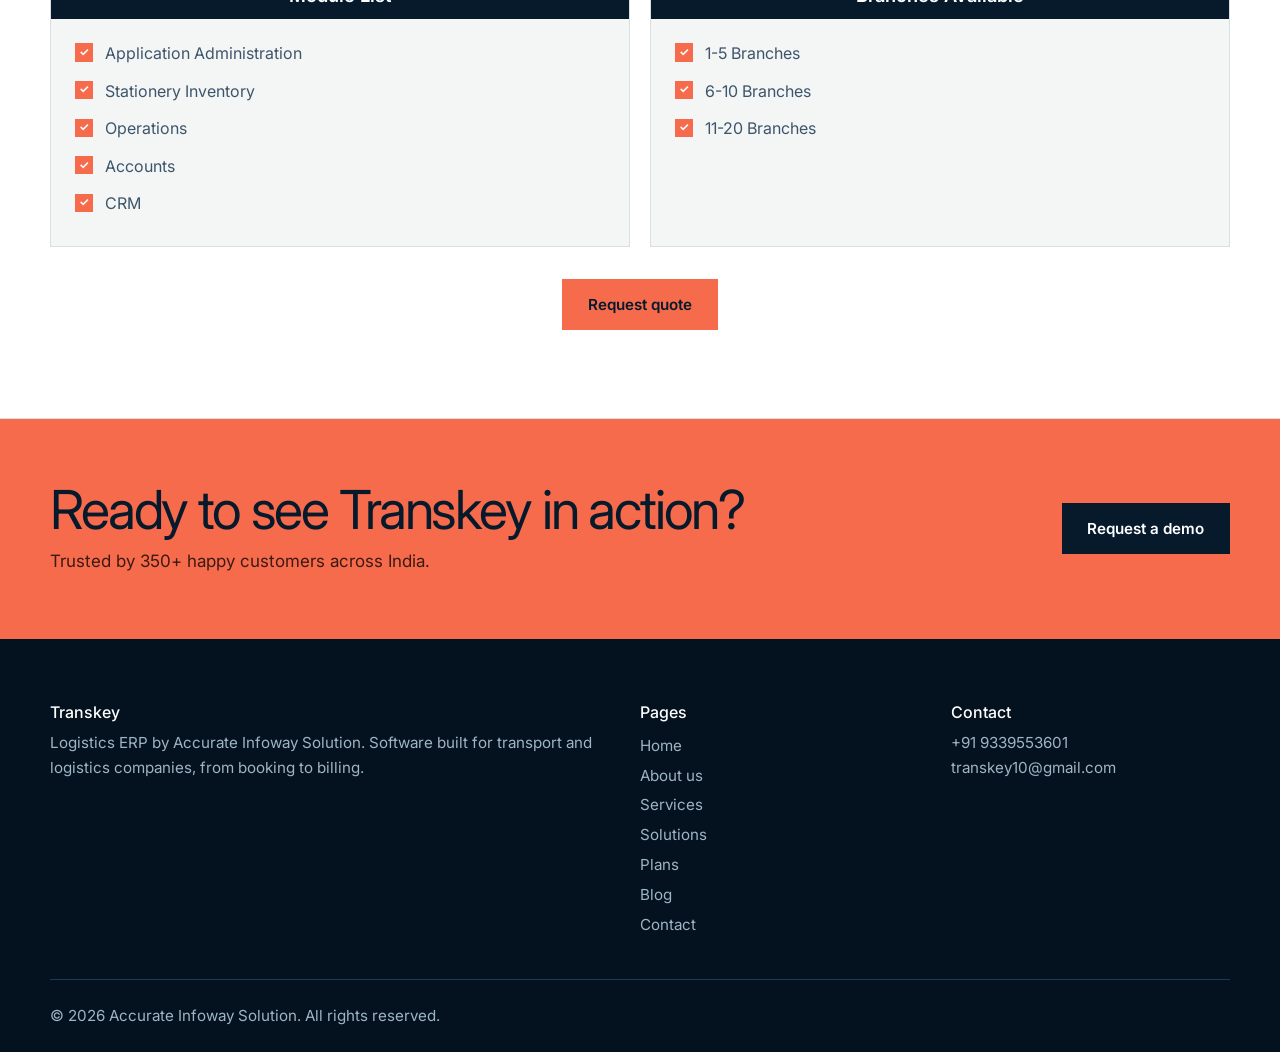
==== commit 2d20d771: "frontend changes again" ====
--- a/index.html
+++ b/index.html
@@ -115,7 +115,7 @@
           <text x="280" y="270" text-anchor="middle">Transkey.ERP</text>
         </svg>
         <span class="chip a">Operations</span><span class="chip b">FTL & PartLoad</span><span class="chip c">Fleet</span>
-        <span class="chip d">Logistics</span><span class="chip e">Accounts </span><span class="chip f">E-way bill</span>
+        <span class="chip d">Logistics</span><span class="chip e">Accounts with GST </span><span class="chip f">E-way bill</span>
       </div>
     </div>
   </section>
--- a/style.css
+++ b/style.css
@@ -410,3 +410,46 @@
   .prod-item,.prod-center{opacity:1;transform:none}
   .prod-item::after{width:3.2rem}
 }
+
+/* ===== About page: animated logistics illustration ===== */
+.about-art-wrap{width:100%}
+.about-art{display:block;width:100%;height:auto;border:1px solid var(--navy-line)}
+.about-art .aa-route{fill:none;stroke:#f76b4d;stroke-width:2;stroke-dasharray:4 9;stroke-linecap:round;animation:aaDash 1.4s linear infinite}
+.about-art .aa-pulse{fill:rgba(247,107,77,.35);transform-box:fill-box;transform-origin:center;animation:aaPulse 2.4s ease-out infinite}
+.about-art .aa-pin.p2 .aa-pulse{animation-delay:-1.2s}
+.about-art .aa-label{font:500 11px var(--font);letter-spacing:.12em;fill:#9fb4c4;text-transform:uppercase}
+.about-art .aa-big{font:300 30px var(--font);letter-spacing:-.03em;fill:#fff}
+.about-art .aa-small{font:400 11px var(--font);fill:#9fb4c4}
+.about-art .aa-float{animation:float 6s ease-in-out infinite}
+.about-art .aa-city path,.about-art .aa-city rect{fill:#0b2338;stroke:#1f3a52;stroke-width:1.2}
+.about-art .aa-city .aa-door{fill:none}
+.about-art .aa-win rect{fill:#f9a493;animation:aaTwinkle 4s ease-in-out infinite}
+.about-art .aa-win rect:nth-child(2n){animation-delay:-1.3s}
+.about-art .aa-win rect:nth-child(3n){animation-delay:-2.6s}
+.about-art .aa-lane{stroke:#44627a;stroke-width:3;stroke-dasharray:22 20;animation:aaLane .8s linear infinite}
+.about-art .aa-truck{animation:aaDrive 10s linear infinite}
+.about-art .aa-bob{animation:drive .5s ease-in-out infinite alternate}
+.about-art .aa-cargo{font:800 10px var(--font);letter-spacing:.14em;fill:#061a2b}
+.about-art .aa-wheel{transform-box:fill-box;transform-origin:center;animation:roll .6s linear infinite}
+.about-art .aa-wheel circle{fill:#061a2b;stroke:#f9a493;stroke-width:2.5}
+.about-art .aa-wheel path{stroke:#f9a493;stroke-width:2;stroke-linecap:round}
+.about-art .aa-speed{animation:streak .9s linear infinite}
+.about-art .aa-speed path{fill:none;stroke:#f9a493;stroke-width:2.5;stroke-linecap:round}
+@keyframes aaDash{to{stroke-dashoffset:-13}}
+@keyframes aaPulse{0%{transform:scale(.8);opacity:1}100%{transform:scale(3);opacity:0}}
+@keyframes aaTwinkle{0%,100%{opacity:.25}50%{opacity:1}}
+@keyframes aaLane{to{stroke-dashoffset:-42}}
+@keyframes aaDrive{from{transform:translateX(-140px)}to{transform:translateX(660px)}}
+@media (prefers-reduced-motion:reduce){.about-art .aa-truck{transform:translateX(260px)}.about-art .aa-dot{display:none}}
+
+/* ===== Mobile: sit the "FTL & PartLoad" and "Fleet" chips a little lower ===== */
+@media (max-width:600px){
+  .chip.b{top:33%}
+  .chip.c{bottom:27%}
+}
+
+
+
+
+/*Pop-up in the center*/
+dialog{margin:auto}
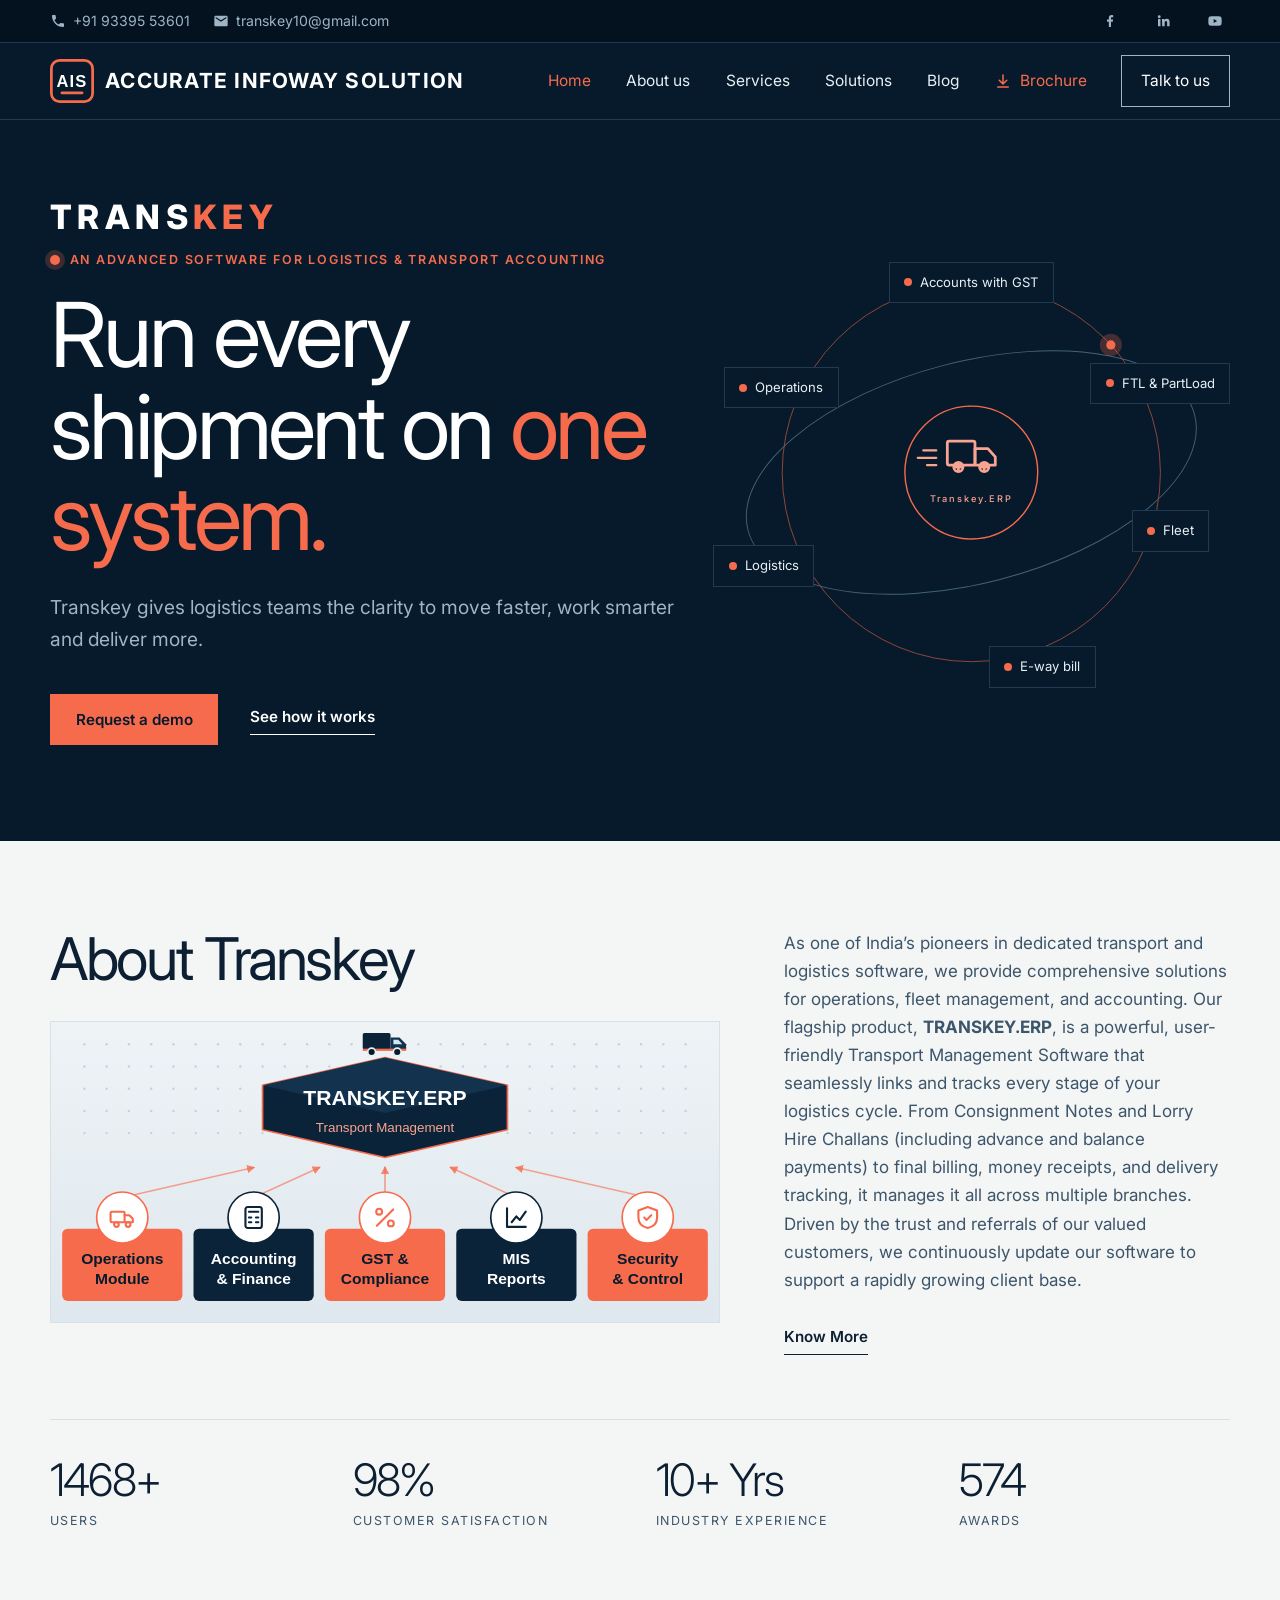
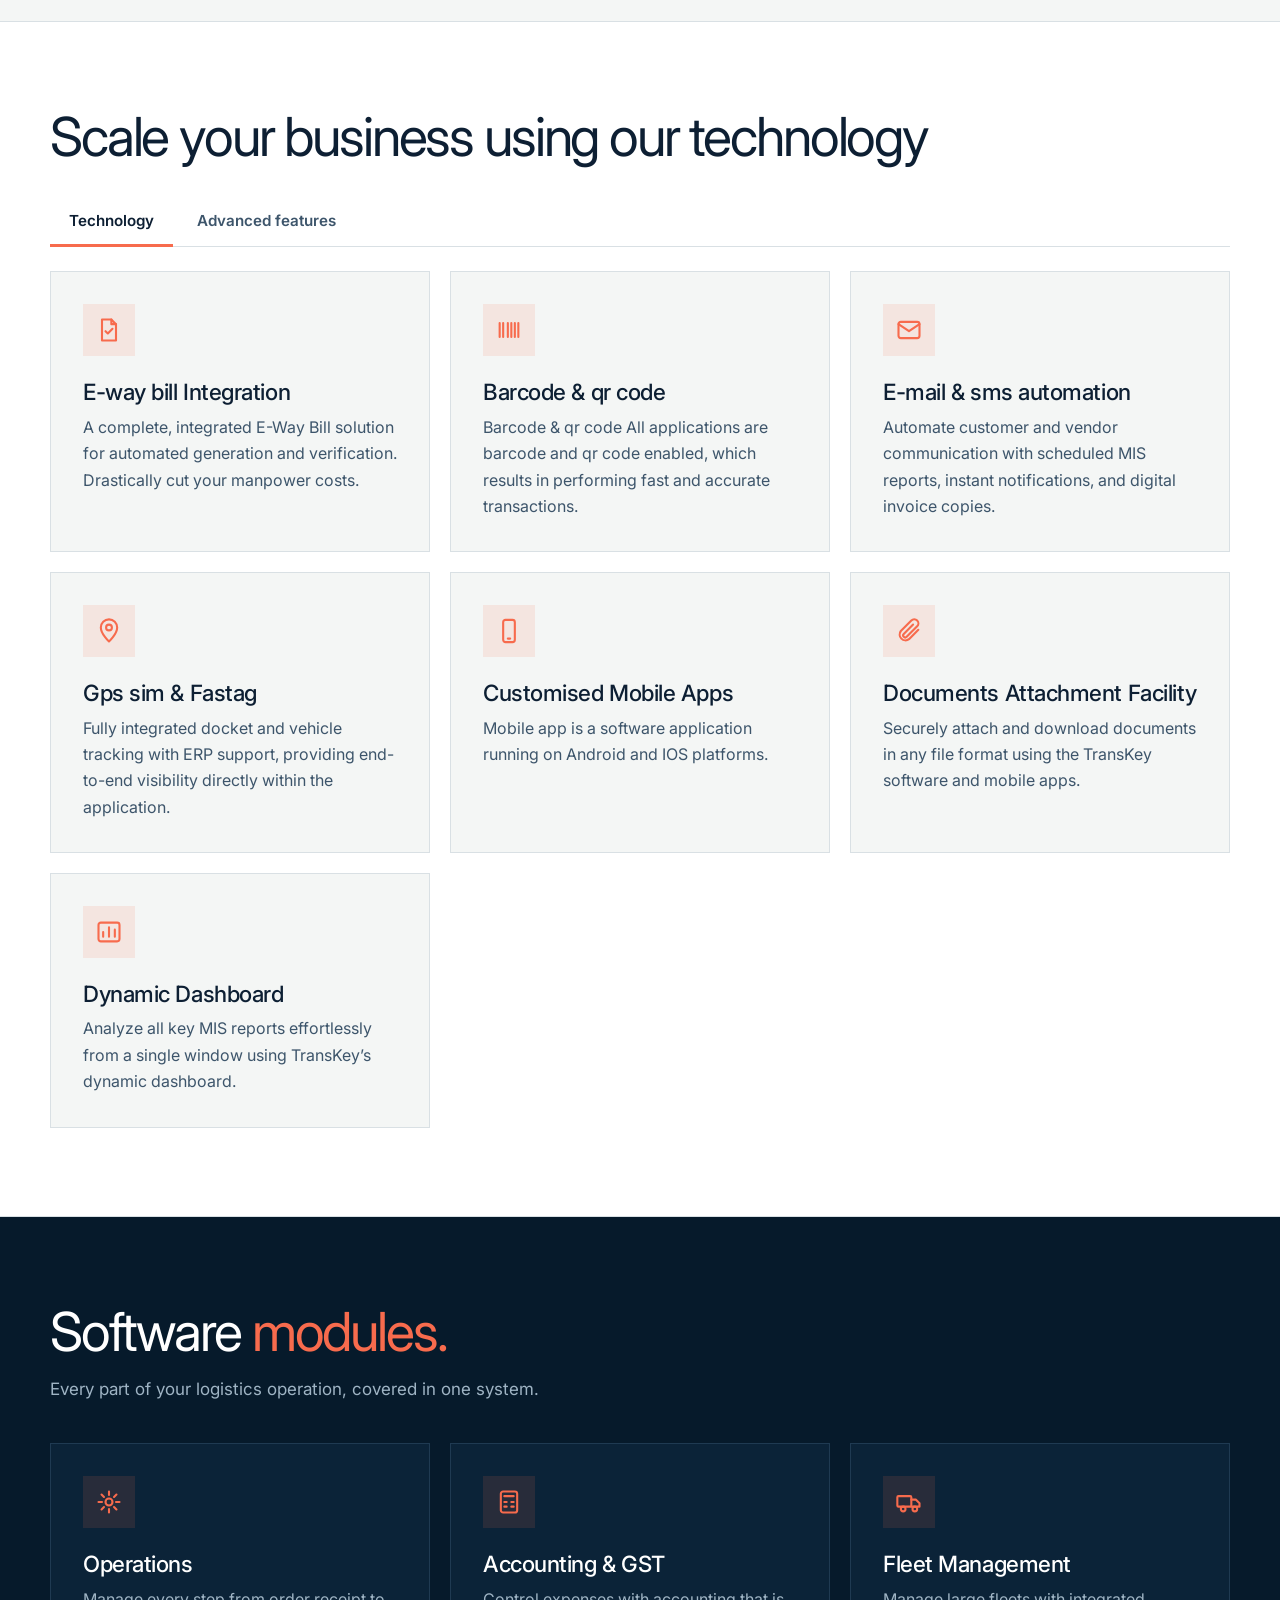
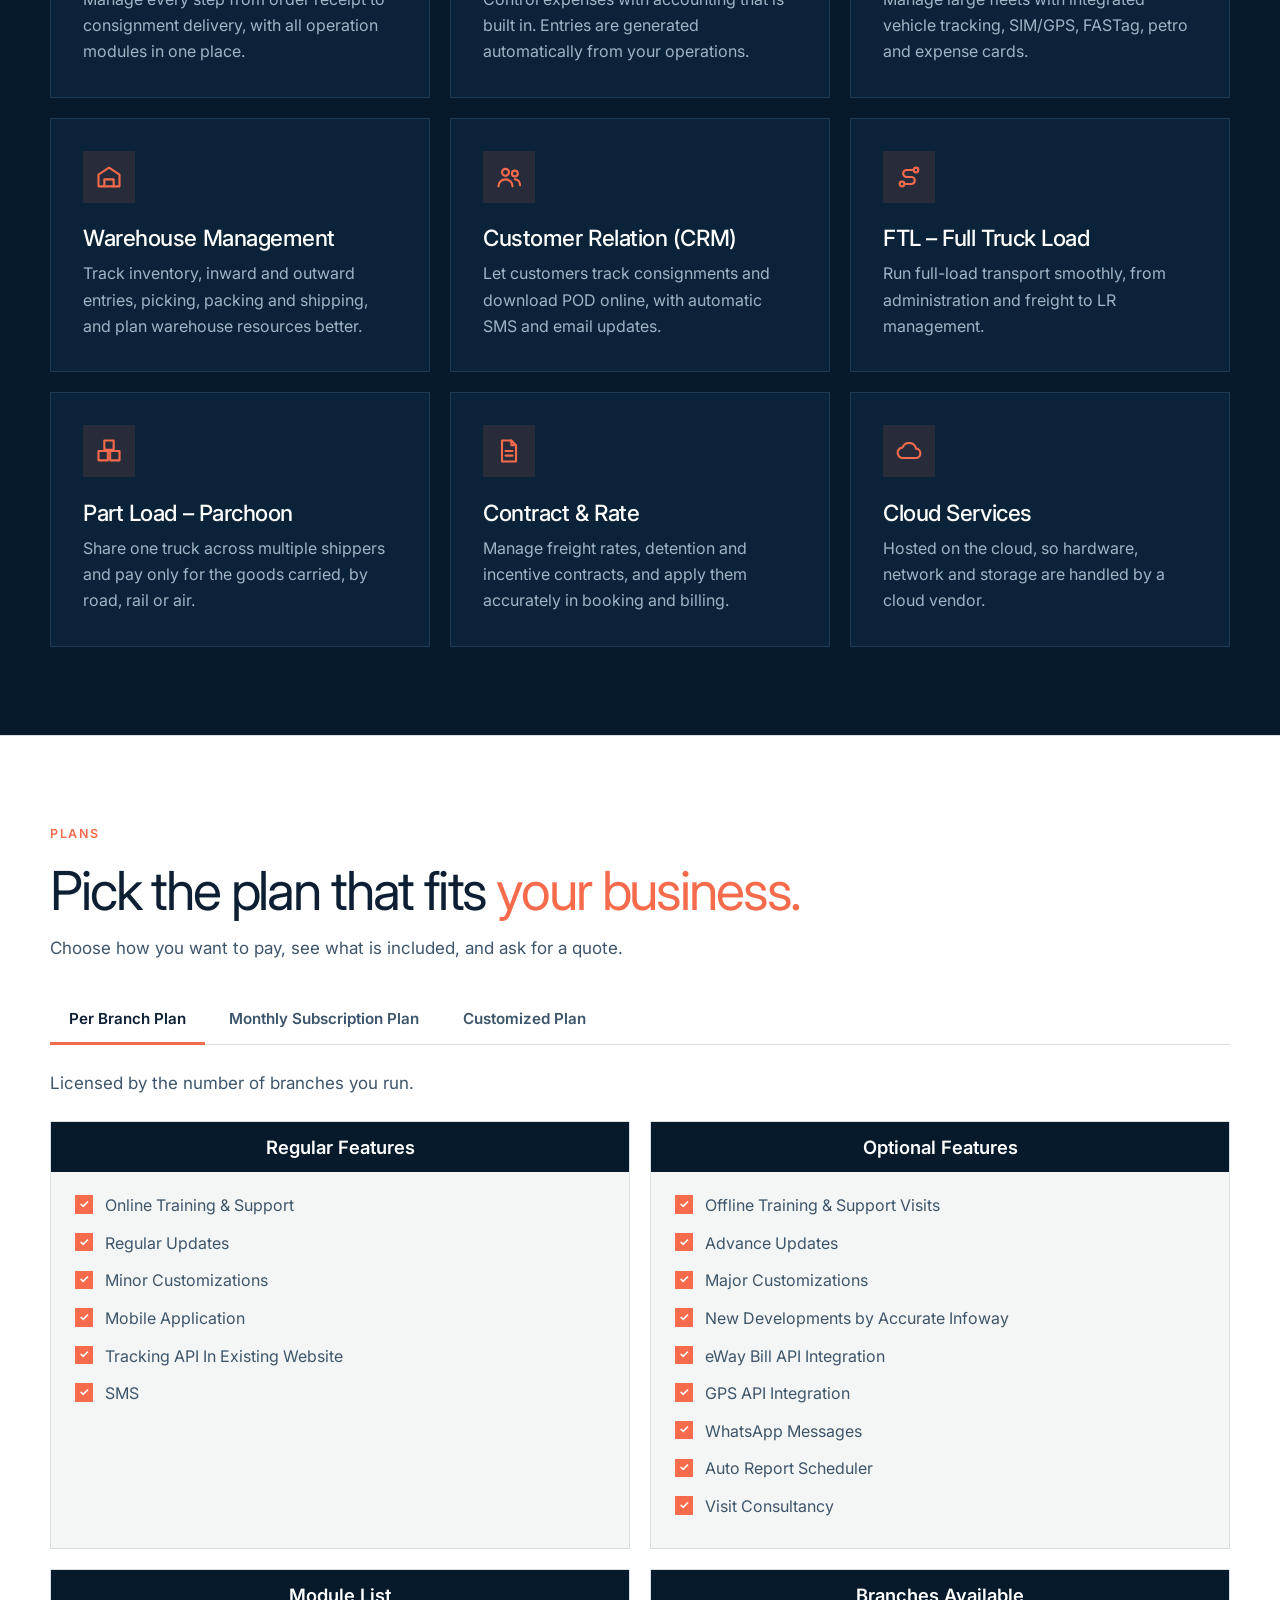
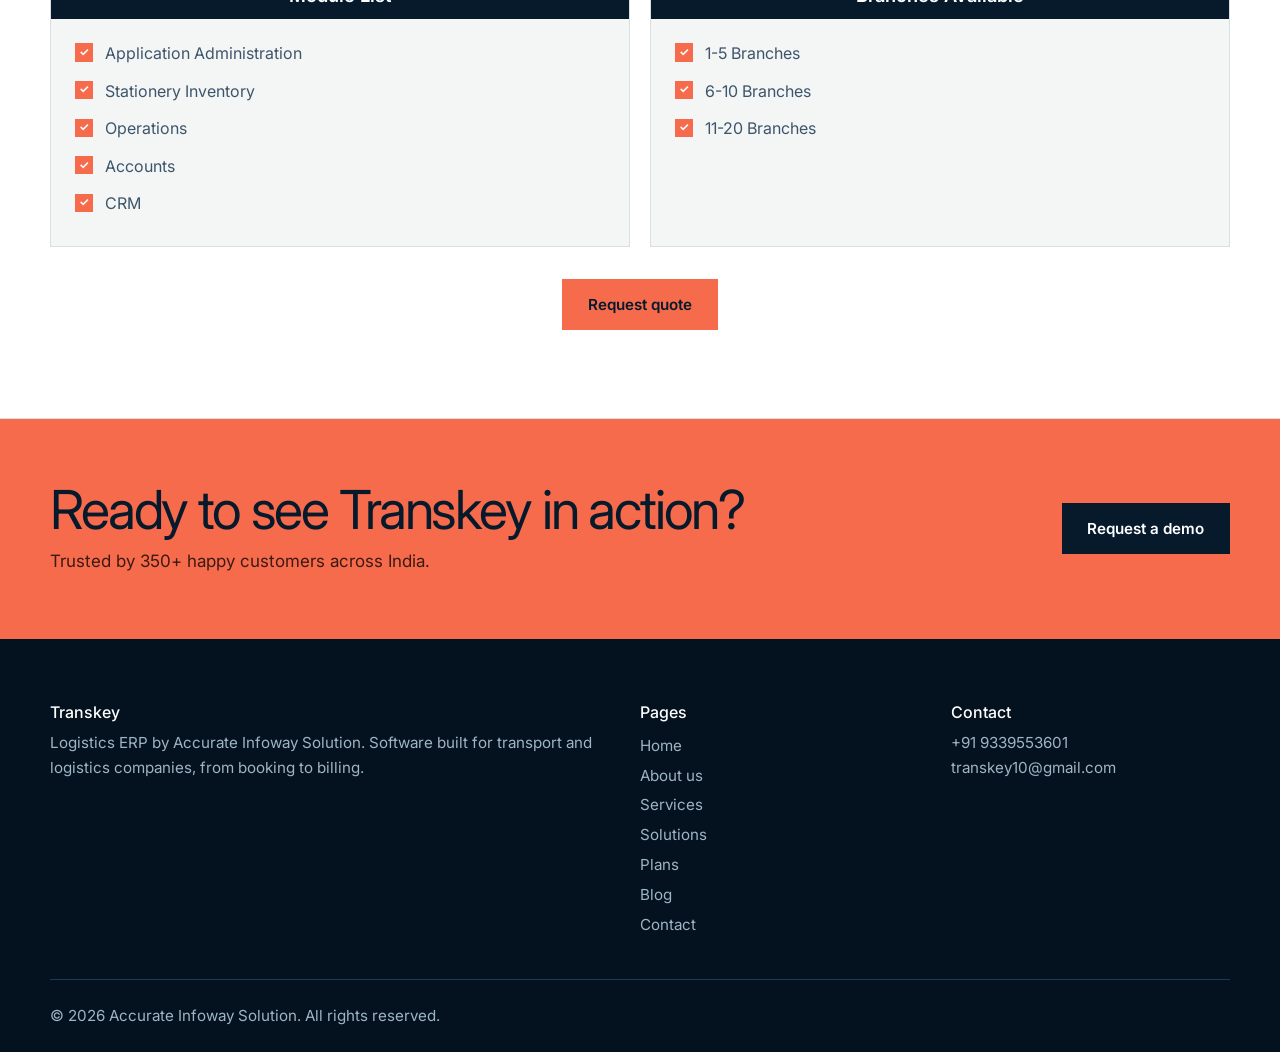
==== commit 83fa0e5d: "frontend changes again" ====
--- a/index.html
+++ b/index.html
@@ -132,7 +132,7 @@
         </div>
         <div>
           <p>As one of India’s pioneers in dedicated transport and logistics software, we provide comprehensive solutions for operations, fleet management, and accounting. Our flagship product, <b>TRANSKEY.ERP</b>, is a powerful, user-friendly Transport Management Software that seamlessly links and tracks every stage of your logistics cycle. From Consignment Notes and Lorry Hire Challans (including advance and balance payments) to final billing, money receipts, and delivery tracking, it manages it all across multiple branches. Driven by the trust and referrals of our valued customers, we continuously update our software to support a rapidly growing client base.</p><br>
-          <a class="link" href="about.html">Meet Transkey</a>
+          <a class="link" href="about.html">Know More</a>
         </div>
       </div>
       <picture class="about-pic below">
